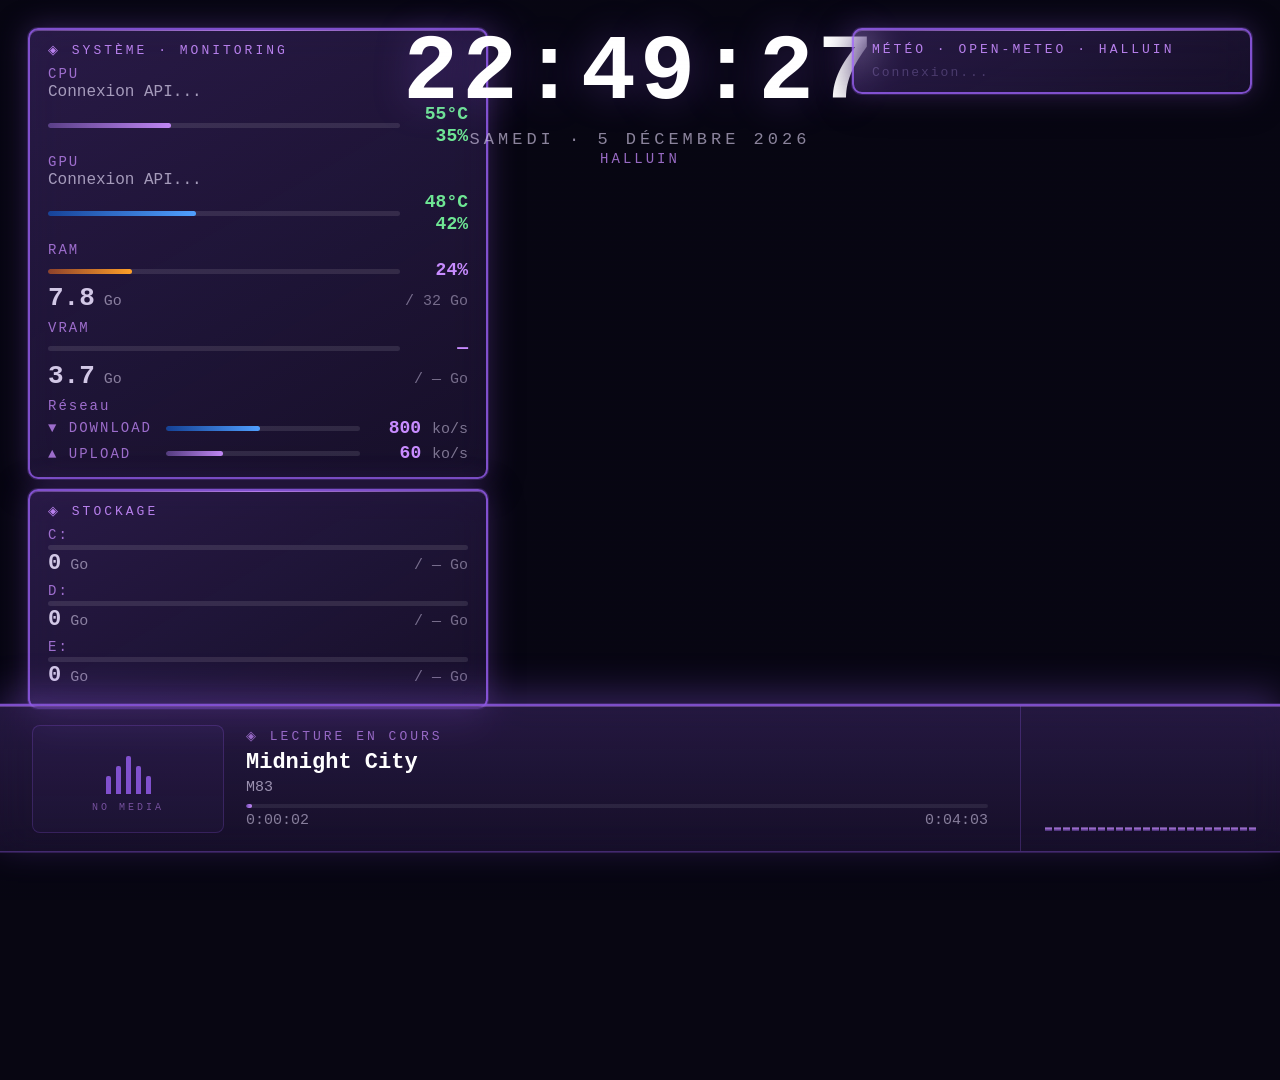
==== SysView.html @ 4961319b "Initial release — SysView V6 - API V3 : SysViewBridge (FastAPI, port 5001) + SysViewHardware (LibreH" ====
﻿<!DOCTYPE html>
<html>
<head>
<meta charset="UTF-8">
<title>SysView</title>
<script>
window.wallpaperPropertyListener = {
  applyUserProperties: function(p) {
    var r = document.documentElement;
    function c(x){return Math.round(parseFloat(x)*255);}
    if (p.accent_color  !== undefined) { var v=p.accent_color.value.trim().split(' ');  r.style.setProperty('--ac', c(v[0])+','+c(v[1])+','+c(v[2])); }
    if (p.accent2_color !== undefined) { var v=p.accent2_color.value.trim().split(' '); r.style.setProperty('--ac2',c(v[0])+','+c(v[1])+','+c(v[2])); }
    if (p.bg_color      !== undefined) { var v=p.bg_color.value.trim().split(' ');      r.style.setProperty('--bg', c(v[0])+','+c(v[1])+','+c(v[2])); }
    if (p.text_color    !== undefined) { var v=p.text_color.value.trim().split(' ');    r.style.setProperty('--tx', c(v[0])+','+c(v[1])+','+c(v[2])); }
    if (p.panel_opacity !== undefined) {
      var pa=p.panel_opacity.value/100;
      r.style.setProperty('--pa',        pa.toFixed(2));
      r.style.setProperty('--pabg-hi',   (pa*0.40).toFixed(3));   /* fond panneau haut  : 0.22 à pa=0.55 */
      r.style.setProperty('--pabg-lo',   (pa*0.18).toFixed(3));   /* fond panneau bas   : 0.10 à pa=0.55 */
      r.style.setProperty('--pa-media',  (pa*0.36).toFixed(3));   /* fond media haut    : 0.20 à pa=0.55 */
      r.style.setProperty('--pa-card',   (pa*0.20).toFixed(3));   /* fond cartes météo  : 0.11 à pa=0.55 */
      r.style.setProperty('--pa-glow',   (pa*0.545).toFixed(3));  /* lueur principale   : 0.30 à pa=0.55 */
      r.style.setProperty('--pa-shadow', (pa*0.364).toFixed(3));  /* ombre subtile      : 0.20 à pa=0.55 */
    }
    if (p.ui_scale       !== undefined) r.style.setProperty('--sz',(p.ui_scale.value/100).toFixed(3));
    if (p.taskbar_offset !== undefined) document.getElementById('media-panel').style.bottom = p.taskbar_offset.value+'px';
    if (p.bg_image !== undefined) {
      var bgVal = p.bg_image.value || '';
      var bgEl  = document.getElementById('bg-image');
      if (bgVal) {
        /* WE encode le chemin Windows → décoder + convertir en file:/// */
        var bgPath = decodeURIComponent(bgVal).replace(/\\/g, '/');
        if (bgPath.match(/^[A-Za-z]:\//)) bgPath = 'file:///' + bgPath;
        if (/\.(mp4|webm|mkv|mov)$/i.test(bgPath)) {
          /* ── Vidéo de fond ── */
          bgEl.style.backgroundImage = 'none';
          var bv = bgEl.querySelector('video') || document.createElement('video');
          bv.src = bgPath;
          bv.autoplay = true; bv.loop = true; bv.muted = true; bv.playsInline = true;
          bv.style.cssText = 'position:absolute;inset:0;width:100%;height:100%;object-fit:cover;pointer-events:none;';
          if (!bgEl.querySelector('video')) bgEl.appendChild(bv);
          bv.load(); bv.play().catch(function(){});
        } else {
          /* ── Image de fond ── */
          var ov = bgEl.querySelector('video');
          if (ov) bgEl.removeChild(ov);
          bgEl.style.backgroundImage = "url('" + bgPath + "')";
        }
      } else {
        var ov = bgEl.querySelector('video');
        if (ov) bgEl.removeChild(ov);
        bgEl.style.backgroundImage = 'none';
      }
    }
    if (p.city_name)    { CFG.city=p.city_name.value;    renderLoc(); _sendCityConfig(); }
    if (p.show_cpu    !== undefined) document.getElementById('blk-cpu').style.display    = p.show_cpu.value    ?'':'none';
    if (p.show_gpu    !== undefined) document.getElementById('blk-gpu').style.display    = p.show_gpu.value    ?'':'none';
    if (p.show_vram   !== undefined) document.getElementById('blk-vram').style.display   = p.show_vram.value   ?'':'none';
    if (p.show_ram    !== undefined) document.getElementById('blk-ram').style.display    = p.show_ram.value    ?'':'none';
    if (p.show_net    !== undefined) document.getElementById('blk-net').style.display    = p.show_net.value    ?'':'none';
    if (p.show_disks  !== undefined) document.getElementById('blk-disks').style.display  = p.show_disks.value  ?'':'none';
    if (p.show_disk_c !== undefined) document.getElementById('disk-c-blk').style.display = p.show_disk_c.value ?'':'none';
    if (p.show_disk_d !== undefined) document.getElementById('disk-d-blk').style.display = p.show_disk_d.value ?'':'none';
    if (p.show_disk_e !== undefined) document.getElementById('disk-e-blk').style.display = p.show_disk_e.value ?'':'none';
    if (p.show_disk_f !== undefined) document.getElementById('disk-f-blk').style.display = p.show_disk_f.value ?'':'none';
    if (p.show_disk_g !== undefined) document.getElementById('disk-g-blk').style.display = p.show_disk_g.value ?'':'none';
    if (p.show_disk_h !== undefined) document.getElementById('disk-h-blk').style.display = p.show_disk_h.value ?'':'none';
    if (p.show_media     !== undefined) document.getElementById('media-panel').style.display   = p.show_media.value    ?'':'none';
    if (p.show_monitoring!== undefined) document.getElementById('blk-monitoring').style.display= p.show_monitoring.value?'':'none';
    if (p.show_meteo     !== undefined) document.getElementById('blk-meteo').style.display     = p.show_meteo.value    ?'':'none';
    if (p.show_weather_source !== undefined){
      CFG.showWeatherSource = !!p.show_weather_source.value;
      document.getElementById('blk-meteo').classList.toggle('hide-source', !CFG.showWeatherSource);
    }
    if (p.language       !== undefined) setLang(p.language.value);
    if (p.weather_manual !== undefined){ sendWeatherConfig(); }
    if (p.show_city      !== undefined){ CFG.showCity = !!p.show_city.value; renderLoc(); }
    if (p.temp_unit      !== undefined){ CFG.tempUnit    = p.temp_unit.value;    fetchWeather(); }
    if (p.temp_decimal   !== undefined){ CFG.tempDecimal = !!p.temp_decimal.value; fetchWeather(); }
    if (p.time_format    !== undefined){ CFG.timeFormat = p.time_format.value; }
    if (p.network_iface  !== undefined){ CFG.netIface   = p.network_iface.value; sendWeatherConfig(); }
    if (p.cpu_temp_hot   !== undefined) CFG.cpuHot  = parseInt(p.cpu_temp_hot.value)  || CFG.cpuHot;   /* garde NaN */
    if (p.cpu_temp_crit  !== undefined) CFG.cpuCrit = parseInt(p.cpu_temp_crit.value) || CFG.cpuCrit;
    if (p.gpu_temp_hot   !== undefined) CFG.gpuHot  = parseInt(p.gpu_temp_hot.value)  || CFG.gpuHot;
    if (p.gpu_temp_crit  !== undefined) CFG.gpuCrit = parseInt(p.gpu_temp_crit.value) || CFG.gpuCrit;
    if (p.weather_interval !== undefined){ CFG.weatherInterval = Math.max(1, Math.min(15, parseInt(p.weather_interval.value)||10)); sendWeatherConfig(); }
    if (p.show_disk_free   !== undefined) CFG.showDiskFree = !!p.show_disk_free.value;
  }
};
</script>
<style>
/* ── VARIABLES ── */
:root{
  --ac:  160,100,255;   /* violet accent          — configurable WE */
  --ac2: 200,140,255;   /* violet clair secondaire — configurable WE */
  --bg:  8,6,18;        /* fond très sombre        — configurable WE */
  --tx:  210,200,230;   /* texte                   — configurable WE */
  --pa:  0.55;          /* opacité globale          — configurable WE */
  /* Dérivées de --pa, recalculées par JS à chaque changement de panel_opacity */
  --pabg-hi:  0.220;   /* fond panneau haut  (pa×0.40) */
  --pabg-lo:  0.099;   /* fond panneau bas   (pa×0.18) */
  --pa-media: 0.198;   /* fond media haut    (pa×0.36) */
  --pa-card:  0.110;   /* fond cartes météo  (pa×0.20) */
  --pa-glow:  0.300;   /* lueur ombre        (pa×0.545) */
  --pa-shadow:0.200;   /* ombre subtile      (pa×0.364) */
  --sz: 1;
}
*{margin:0;padding:0;box-sizing:border-box;}
html,body{width:1920px;height:1080px;overflow:hidden;background:rgb(var(--bg));color:rgb(var(--tx));font-family:'Courier New',monospace;}

/* ── FOND & EFFETS ── */
#bg-image{position:fixed;inset:0;background-size:cover;background-position:center;background-image:none;pointer-events:none;z-index:0;}
#bg-image::after{content:'';position:absolute;inset:0;background:rgba(var(--bg),0.35);}
#scanline{position:fixed;inset:0;background:repeating-linear-gradient(0deg,transparent,transparent 3px,rgba(var(--ac),.008) 3px,rgba(var(--ac),.008) 4px);pointer-events:none;z-index:200;}

/* ── PANELS ── */
.panel{
  position:relative;
  border:2px solid rgba(var(--ac),0.75);
  border-radius:calc(10px*var(--sz));
  padding:calc(12px*var(--sz)) calc(18px*var(--sz));
  background:linear-gradient(150deg,rgba(var(--ac),var(--pabg-hi)) 0%,rgba(var(--ac),var(--pabg-lo)) 100%);
  backdrop-filter:blur(18px);
  z-index:1;
  box-shadow:0 0 0 1px rgba(var(--ac),var(--pa-shadow)), 0 0 28px rgba(var(--ac),var(--pa-glow)), 0 6px 32px rgba(0,0,0,0.60), inset 0 1px 0 rgba(var(--ac2),0.40);
}
.panel::before{
  content:'';position:absolute;top:0;left:16px;right:16px;height:1px;
  background:linear-gradient(90deg,transparent,rgba(var(--ac2),.80),transparent);
  border-radius:0 0 2px 2px;
}
.ptitle{
  font-size:calc(13px*var(--sz));letter-spacing:calc(3px*var(--sz));
  color:rgba(var(--ac2),0.9);text-transform:uppercase;
  margin-bottom:calc(8px*var(--sz));
  display:flex;align-items:center;gap:6px;
}


/* ── MONITORING ── */
.mname{font-size:calc(14px*var(--sz));color:rgba(var(--ac2),.75);letter-spacing:calc(2px*var(--sz));margin-bottom:calc(1px*var(--sz));}
.mdev{font-size:calc(16px*var(--sz));color:rgba(var(--tx),.75);margin-bottom:calc(3px*var(--sz));white-space:nowrap;overflow:hidden;text-overflow:ellipsis;}
.brow{display:flex;align-items:center;gap:calc(8px*var(--sz));margin-top:calc(2px*var(--sz));margin-bottom:calc(1px*var(--sz));}
.btrack{flex:1;height:calc(5px*var(--sz));background:rgba(255,255,255,.10);border-radius:99px;overflow:hidden;}
.bfill{height:100%;border-radius:99px;transition:width 0.75s ease;}
.bfill.g{background:linear-gradient(90deg,rgba(160,100,255,.30),rgba(200,140,255,.95));}
.bfill.b{background:linear-gradient(90deg,rgba(0,80,200,.6),rgba(80,160,255,1));}
.bfill.p{background:linear-gradient(90deg,rgba(160,100,255,.30),rgba(200,140,255,.95));}
.bfill.a{background:linear-gradient(90deg,rgba(200,80,20,.6),rgba(255,160,40,1));}
.stat-col{display:flex;flex-direction:column;align-items:flex-end;min-width:calc(60px*var(--sz));}
.stat-temp{font-size:calc(18px*var(--sz));font-weight:bold;line-height:1.2;color:rgba(var(--tx),.85);transition:color .5s;}
.stat-pct {font-size:calc(18px*var(--sz));font-weight:bold;line-height:1.2;color:rgb(var(--ac2));transition:color .5s;}
.c-ok  {color:rgba(120,255,160,0.9) !important;}
.c-warm{color:rgba(255,200,60,0.9)  !important;}
.c-hot {color:rgba(255,120,40,0.9)  !important;}
.c-crit{color:rgba(255,60,60,0.9)   !important;}
.memrow{display:flex;justify-content:space-between;align-items:baseline;margin-top:calc(1px*var(--sz));}
.memval{font-size:calc(26px*var(--sz));font-weight:bold;color:rgba(var(--tx),1);}
.dval{font-size:calc(22px*var(--sz)) !important;}
.memunit{font-size:calc(15px*var(--sz));color:rgba(var(--tx),.6);}
.memtot {font-size:calc(15px*var(--sz));color:rgba(var(--tx),.5);}
.disk-free{font-size:calc(15px*var(--sz));color:rgba(var(--tx),.5);}
.mblk{margin-bottom:calc(7px*var(--sz));}
.mblk:last-child{margin-bottom:0;}

/* ── RÉSEAU ── */
.netrow{display:grid;grid-template-columns:calc(110px*var(--sz)) 1fr calc(100px*var(--sz));align-items:center;gap:calc(8px*var(--sz));margin-top:calc(4px*var(--sz));}
.netlabel{font-size:calc(14px*var(--sz));color:rgba(var(--ac2),.75);letter-spacing:calc(2px*var(--sz));white-space:nowrap;}
.netval{font-size:calc(18px*var(--sz));font-weight:bold;color:rgb(var(--ac2));line-height:1.2;text-align:right;white-space:nowrap;}
.netunit{font-size:calc(15px*var(--sz));color:rgba(var(--tx),.55);font-weight:normal;}

/* ── LAYOUT ── */
.left-panel{position:absolute;top:28px;left:28px;width:calc(460px*var(--sz));z-index:1;display:flex;flex-direction:column;gap:calc(10px*var(--sz));}
.dtblock{position:absolute;top:28px;left:50%;transform:translateX(-50%);text-align:center;white-space:nowrap;z-index:1;}
.clockd{font-size:calc(92px*var(--sz));font-weight:bold;color:#fff;letter-spacing:calc(4px*var(--sz));line-height:1;text-shadow:0 0 40px rgba(var(--ac),0.3);}
.dated{font-size:calc(17px*var(--sz));color:rgba(var(--tx),.65);letter-spacing:calc(4px*var(--sz));margin-top:calc(10px*var(--sz));}
.locd{font-size:calc(14px*var(--sz));color:rgba(var(--ac2),.75);letter-spacing:calc(3px*var(--sz));margin-top:calc(2px*var(--sz));}
.right-panel{position:absolute;top:28px;right:28px;width:calc(400px*var(--sz));z-index:1;}

/* ── MÉTÉO ── */
.wmain{display:flex;align-items:center;gap:calc(16px*var(--sz));}
.wicon{flex-shrink:0;width:calc(96px*var(--sz));height:calc(96px*var(--sz));aspect-ratio:1;border:1px solid rgba(var(--ac),.65);border-radius:calc(10px*var(--sz));background:rgba(var(--ac),var(--pa-card));box-shadow:0 0 10px rgba(var(--ac),0.15),inset 0 1px 0 rgba(var(--ac2),.25);display:flex;align-items:center;justify-content:center;overflow:hidden;}
.wicon>svg,.wicon>img{width:78%;height:78%;display:block;flex-shrink:0;}
.wtemp{font-size:calc(54px*var(--sz));font-weight:bold;color:#fff;line-height:1;}
.wtemp-unit{font-size:calc(22px*var(--sz));color:rgba(var(--tx),.6);}
.wcond{font-size:calc(14px*var(--sz));color:rgba(var(--ac2),.95);letter-spacing:calc(2px*var(--sz));margin-top:calc(2px*var(--sz));text-transform:uppercase;}
.wstats{display:grid;grid-template-columns:1fr 1fr;gap:calc(8px*var(--sz));margin-top:calc(12px*var(--sz));}
.wair{display:grid;grid-template-columns:1fr 1fr;gap:calc(8px*var(--sz));margin-top:calc(10px*var(--sz));}
.waircard{background:rgba(var(--ac),var(--pa-card));border:1px solid rgba(var(--ac),.65);border-radius:calc(8px*var(--sz));padding:calc(12px*var(--sz)) calc(14px*var(--sz));text-align:center;box-shadow:0 0 10px rgba(var(--ac),0.15),inset 0 1px 0 rgba(var(--ac2),.25);display:flex;flex-direction:column;align-items:stretch;justify-content:center;}
.waircard-title{font-size:calc(13px*var(--sz));color:rgba(var(--ac2),.85);letter-spacing:calc(2px*var(--sz));margin-bottom:calc(8px*var(--sz));text-transform:uppercase;font-weight:bold;}
.waircard-val{font-size:calc(32px*var(--sz));font-weight:bold;line-height:1;}
.waircard-lbl{font-size:calc(15px*var(--sz));margin-top:calc(6px*var(--sz));font-weight:bold;}
.wsource{
  font-size:calc(10px*var(--sz));
  color:rgba(var(--ac2),.80);
  letter-spacing:calc(2px*var(--sz));
  text-transform:uppercase;
  margin-top:calc(8px*var(--sz));
  text-align:center;
  background:rgba(var(--ac),.10);
  border:1px solid rgba(var(--ac2),.30);
  border-radius:99px;
  padding:calc(3px*var(--sz)) calc(12px*var(--sz));
  width:fit-content;
  margin-left:auto;
  margin-right:auto;
}
.pp-none {color:rgba(var(--tx),.3);}
.pp-low   {color:rgba(100,220,120,.95);}
.pp-mod   {color:rgba(255,200,60,.95);}
.pp-high  {color:rgba(255,120,40,.95);}
.pp-vhigh {color:rgba(255,60,60,.95);}
.wstat{background:rgba(var(--ac),var(--pa-card));border:1px solid rgba(var(--ac),.65);border-radius:calc(8px*var(--sz));padding:calc(12px*var(--sz)) calc(14px*var(--sz));text-align:center;box-shadow:0 0 10px rgba(var(--ac),0.15),inset 0 1px 0 rgba(var(--ac2),.25);}
.wslabel{font-size:calc(13px*var(--sz));color:rgba(var(--ac2),.9);letter-spacing:calc(2px*var(--sz));margin-bottom:calc(5px*var(--sz));font-weight:bold;}
.wsval{font-size:calc(26px*var(--sz));font-weight:bold;color:#fff;}
.wsunit{font-size:calc(20px*var(--sz));color:rgba(var(--tx),.7);font-weight:bold;}

/* ── MEDIA ── */
#media-panel{
  position:fixed;bottom:48px;left:0;right:0;
  height:calc(148px*var(--sz));
  border-top:2px solid rgba(var(--ac),0.75);
  border-bottom:1px solid rgba(var(--ac),0.25);
  background:linear-gradient(180deg,rgba(var(--ac),var(--pa-media)) 0%,rgba(var(--ac),var(--pabg-lo)) 100%);
  backdrop-filter:blur(18px);
  display:flex;flex-direction:row;align-items:stretch;
  padding:0;gap:0;
  z-index:10;
  overflow:hidden;
  box-shadow:0 -10px 36px rgba(var(--ac),var(--pa-glow)), 0 0 0 1px rgba(var(--ac),var(--pa-shadow)), inset 0 1px 0 rgba(var(--ac2),0.35);
}
.media-main{display:flex;align-items:center;gap:calc(22px*var(--sz));padding:calc(6px*var(--sz)) calc(32px*var(--sz));flex:1;min-height:0;overflow:hidden;}
.mart{
  width:calc(192px*var(--sz));height:calc(108px*var(--sz));
  border:1px solid rgba(var(--ac),.2);border-radius:calc(8px*var(--sz));
  background:rgba(var(--ac),.04);flex-shrink:0;
  overflow:hidden;position:relative;
  display:flex;align-items:center;justify-content:center;
}
#media-art-img{position:absolute;inset:0;width:100%;height:100%;object-fit:cover;opacity:0;transition:opacity .15s;}
#media-icon-ph{display:flex;align-items:center;justify-content:center;width:100%;height:100%;position:absolute;inset:0;}
.nomedia{width:100%;height:100%;display:flex;flex-direction:column;align-items:center;justify-content:center;gap:8px;position:relative;overflow:hidden;}
.nm-bars{display:flex;align-items:flex-end;justify-content:center;gap:5px;height:50px;}
.nm-bar{width:5px;border-radius:2px 2px 0 0;background:rgba(var(--ac),.75);transform-origin:bottom center;}
.nm-b1{height:18px;animation:nm1 1.1s ease-in-out infinite;}
.nm-b2{height:28px;animation:nm1 1.4s ease-in-out infinite .2s;}
.nm-b3{height:38px;animation:nm1 1.0s ease-in-out infinite .05s;}
.nm-b4{height:28px;animation:nm1 1.3s ease-in-out infinite .15s;}
.nm-b5{height:18px;animation:nm1 1.2s ease-in-out infinite .3s;}
.nm-note{font-size:10px;color:rgba(var(--ac2),.5);letter-spacing:3px;white-space:nowrap;}
@keyframes nm1{0%,100%{transform:scaleY(.25);}50%{transform:scaleY(1);}}
.minfo{flex:1;min-width:0;display:flex;flex-direction:column;justify-content:center;}
.mlabel{font-size:calc(13px*var(--sz));letter-spacing:calc(3px*var(--sz));color:rgba(var(--ac2),.7);margin-bottom:calc(5px*var(--sz));}
.mtitle{
  font-weight:bold;color:#fff;line-height:1.25;
  display:-webkit-box;-webkit-box-orient:vertical;-webkit-line-clamp:2;
  overflow:hidden;font-size:calc(22px*var(--sz));
  max-height:calc(54px*var(--sz));word-break:break-word;
}
.martist{font-size:calc(15px*var(--sz));color:rgba(var(--tx),.7);margin-top:calc(3px*var(--sz));}

.mprog{margin-top:calc(8px*var(--sz));}
.progbar{width:100%;height:calc(4px*var(--sz));background:rgba(255,255,255,.08);border-radius:99px;overflow:hidden;}
.progfill{height:100%;background:linear-gradient(90deg,rgba(var(--ac),.6),rgb(var(--ac2)));border-radius:99px;}
.progtime{display:flex;justify-content:space-between;margin-top:calc(4px*var(--sz));font-size:calc(15px*var(--sz));color:rgba(var(--tx),.60);}

/* ── VISUALISEUR AUDIO ── */
.media-viz{
  width:calc(260px*var(--sz));
  flex-shrink:0;
  display:flex;
  align-items:flex-end;
  justify-content:center;
  gap:calc(2px*var(--sz));
  padding:calc(20px*var(--sz)) calc(24px*var(--sz));
  border-left:1px solid rgba(var(--ac),0.25);
  overflow:hidden;
}
.viz-bar{
  flex:1;
  border-radius:calc(2px*var(--sz)) calc(2px*var(--sz)) 0 0;
  background:linear-gradient(180deg,rgba(200,140,255,0.95) 0%,rgba(160,100,255,0.30) 100%);
  transform-origin:bottom center;
  height:calc(90px*var(--sz));
  transform:scaleY(0.04);
  transition:transform 0.06s ease;
}
#blk-meteo.hide-source .wsource{display:none;}
</style>
</head>
<body>
<div id="bg-image"></div>
<div id="scanline"></div>

<!-- LEFT -->
<div class="left-panel">
  <div class="panel" id="blk-monitoring">
    <div class="ptitle">Système · Monitoring</div>
    <div class="mblk" id="blk-cpu">
      <div class="mname" id="lbl-cpu">CPU</div>
      <div class="mdev" id="cpu-name">Connexion API...</div>
      <div class="brow">
        <div class="btrack"><div class="bfill g" id="cpu-bar" style="width:0%"></div></div>
        <div class="stat-col">
          <span class="stat-temp" id="cpu-temp">—°C</span>
          <span class="stat-pct"  id="cpu-pct">0%</span>
        </div>
      </div>
    </div>
    <div class="mblk" id="blk-gpu">
      <div class="mname" id="lbl-gpu">GPU</div>
      <div class="mdev" id="gpu-name">Connexion API...</div>
      <div class="brow">
        <div class="btrack"><div class="bfill b" id="gpu-bar" style="width:0%"></div></div>
        <div class="stat-col">
          <span class="stat-temp" id="gpu-temp">—°C</span>
          <span class="stat-pct"  id="gpu-pct">0%</span>
        </div>
      </div>
    </div>
    <div class="mblk" id="blk-ram">
      <div class="mname" id="lbl-ram">RAM</div>
      <div class="brow">
        <div class="btrack"><div class="bfill a" id="ram-bar" style="width:0%"></div></div>
        <div class="stat-col"><span class="stat-pct" id="ram-pct">0%</span></div>
      </div>
      <div class="memrow">
        <div><span class="memval" id="ram-used">0</span><span class="memunit"> Go</span></div>
        <div class="memtot" id="ram-total">/ — Go</div>
      </div>
    </div>
    <div class="mblk" id="blk-vram">
      <div class="mname" id="lbl-vram">VRAM</div>
      <div class="brow">
        <div class="btrack"><div class="bfill p" id="vram-bar" style="width:0%"></div></div>
        <div class="stat-col"><span class="stat-pct" id="vram-pct">0%</span></div>
      </div>
      <div class="memrow">
        <div><span class="memval" id="vram-used">0</span><span class="memunit"> Go</span></div>
        <div class="memtot" id="vram-total">/ — Go</div>
      </div>
    </div>
    <div class="mblk" id="blk-net">
      <div class="mname" id="lbl-net">Réseau</div>
      <div class="netrow">
        <div class="netlabel" id="lbl-dl">▼ DOWNLOAD</div>
        <div class="btrack"><div class="bfill b" id="net-dl-bar" style="width:0%;transition:width 0.4s ease;"></div></div>
        <div class="netval" id="net-dl">0 <span class="netunit">ko/s</span></div>
      </div>
      <div class="netrow">
        <div class="netlabel" id="lbl-ul">▲ UPLOAD</div>
        <div class="btrack"><div class="bfill g" id="net-ul-bar" style="width:0%;transition:width 0.4s ease;"></div></div>
        <div class="netval" id="net-ul">0 <span class="netunit">ko/s</span></div>
      </div>
    </div>
  </div>
  <div class="panel" id="blk-disks">
    <div class="ptitle">Stockage</div>
    <div class="mblk" id="disk-c-blk">
      <div class="mname" id="lbl-disk-c">C:</div>
      <div class="brow"><div class="btrack"><div class="bfill g" id="disk-c-bar" style="width:0%"></div></div></div>
      <div class="memrow"><div><span class="memval dval" id="disk-c-used">0</span><span class="memunit"> Go</span></div><div class="memtot" id="disk-c-total">/ — Go</div></div>
    </div>
    <div class="mblk" id="disk-d-blk">
      <div class="mname" id="lbl-disk-d">D:</div>
      <div class="brow"><div class="btrack"><div class="bfill b" id="disk-d-bar" style="width:0%"></div></div></div>
      <div class="memrow"><div><span class="memval dval" id="disk-d-used">0</span><span class="memunit"> Go</span></div><div class="memtot" id="disk-d-total">/ — Go</div></div>
    </div>
    <div class="mblk" id="disk-e-blk">
      <div class="mname" id="lbl-disk-e">E:</div>
      <div class="brow"><div class="btrack"><div class="bfill a" id="disk-e-bar" style="width:0%"></div></div></div>
      <div class="memrow"><div><span class="memval dval" id="disk-e-used">0</span><span class="memunit"> Go</span></div><div class="memtot" id="disk-e-total">/ — Go</div></div>
    </div>
    <div class="mblk" id="disk-f-blk" style="display:none">
      <div class="mname" id="lbl-disk-f">F:</div>
      <div class="brow"><div class="btrack"><div class="bfill p" id="disk-f-bar" style="width:0%"></div></div></div>
      <div class="memrow"><div><span class="memval dval" id="disk-f-used">0</span><span class="memunit"> Go</span></div><div class="memtot" id="disk-f-total">/ — Go</div></div>
    </div>
    <div class="mblk" id="disk-g-blk" style="display:none">
      <div class="mname" id="lbl-disk-g">G:</div>
      <div class="brow"><div class="btrack"><div class="bfill g" id="disk-g-bar" style="width:0%"></div></div></div>
      <div class="memrow"><div><span class="memval dval" id="disk-g-used">0</span><span class="memunit"> Go</span></div><div class="memtot" id="disk-g-total">/ — Go</div></div>
    </div>
    <div class="mblk" id="disk-h-blk" style="margin-bottom:0;display:none">
      <div class="mname" id="lbl-disk-h">H:</div>
      <div class="brow"><div class="btrack"><div class="bfill b" id="disk-h-bar" style="width:0%"></div></div></div>
      <div class="memrow"><div><span class="memval dval" id="disk-h-used">0</span><span class="memunit"> Go</span></div><div class="memtot" id="disk-h-total">/ — Go</div></div>
    </div>
  </div>
</div>

<!-- CENTER -->
<div class="dtblock">
  <div class="clockd" id="clock">00:00:00</div>
  <div class="dated"  id="datestr">—</div>
  <div class="locd"   id="location">—</div>
</div>

<!-- RIGHT -->
<div class="right-panel" id="blk-meteo">
  <div class="panel">
    <div class="ptitle" id="weather-ptitle">Météo · Open-Meteo</div>
    <div id="weather-content"><div style="color:rgba(200,170,255,.25);font-size:13px;letter-spacing:2px;">Connexion...</div></div>
  </div>
</div>

<!-- MEDIA -->
<div id="media-panel">
  <div class="media-main">
    <div class="mart">
      <img id="media-art-img" alt="">
      <div id="media-icon-ph">
        <div class="nomedia">
          <div class="nm-bars">
            <div class="nm-bar nm-b1"></div>
            <div class="nm-bar nm-b2"></div>
            <div class="nm-bar nm-b3"></div>
            <div class="nm-bar nm-b4"></div>
            <div class="nm-bar nm-b5"></div>
          </div>
          <div class="nm-note" id="lbl-no-media">NO MEDIA</div>
        </div>
      </div>
    </div>
    <div class="minfo">
      <div class="mlabel">◈ LECTURE EN COURS</div>
      <div class="mtitle"  id="media-title"></div>
      <div class="martist" id="media-artist">—</div>
      <div class="mprog">
        <div class="progbar"><div class="progfill" id="prog-fill" style="width:0%"></div></div>
        <div class="progtime"><span id="time-el">0:00:00</span><span id="time-tot">0:00:00</span></div>
      </div>
    </div>
  </div>
  <div class="media-viz" id="media-viz"></div>
</div>

<script>
/* ── CONFIG ── */
var CFG = {city:'HALLUIN',vramTotal:0,ramTotal:32688,lang:'fr',tempUnit:'c',timeFormat:'24h',netIface:'auto',cpuHot:80,cpuCrit:91,gpuHot:80,gpuCrit:95,weatherInterval:10,showCity:true,showWeatherSource:true,showDiskFree:true,tempDecimal:true};

/* ── TRADUCTIONS ── */
var LANG = {
  fr: {
    monitoring:  'Système · Monitoring',
    storage:     'Stockage',
    weather:     'Météo · Open-Meteo',
    media_label: '◈ LECTURE EN COURS',
    no_media:    'NO MEDIA',
    pollen:      'Pollen',
    download:    '▼ DOWNLOAD',
    upload:      '▲ UPLOAD',
    precip:      'PROB. PLUIE',
    wind:        'VENT',
    cpu:         'CPU',
    gpu:         'GPU',
    ram:         'RAM',
    vram:        'VRAM',
    network:     'Réseau',
    grass:       'Graminées',
    trees:       'Bouleau',
    weeds:       'Herbacées',
    connecting:  'Connexion API...',
    air_quality: 'QAI Europe',
    unavailable: 'Indisponible',
    gb:  'Go',  tb:  'To',  disk_free: 'libre',
    kbs: 'ko/s', mbs: 'Mo/s', gbs: 'Go/s',
    days:   ['DIMANCHE','LUNDI','MARDI','MERCREDI','JEUDI','VENDREDI','SAMEDI'],
    months: ['JANVIER','FÉVRIER','MARS','AVRIL','MAI','JUIN','JUILLET','AOÛT','SEPTEMBRE','OCTOBRE','NOVEMBRE','DÉCEMBRE'],
  },
  en: {
    monitoring:  'System · Monitoring',
    storage:     'Storage',
    weather:     'Weather · Open-Meteo',
    media_label: '◈ NOW PLAYING',
    no_media:    'NO MEDIA',
    pollen:      'Pollen',
    download:    '▼ DOWNLOAD',
    upload:      '▲ UPLOAD',
    precip:      'RAIN PROB.',
    wind:        'WIND',
    cpu:         'CPU',
    gpu:         'GPU',
    ram:         'RAM',
    vram:        'VRAM',
    network:     'Network',
    grass:       'Grass',
    trees:       'Birch',
    weeds:       'Weeds',
    connecting:  'Connecting...',
    air_quality: 'AQI Europe',
    unavailable: 'Unavailable',
    gb:  'GB',  tb:  'TB',  disk_free: 'free',
    kbs: 'KB/s', mbs: 'MB/s', gbs: 'GB/s',
    days:   ['SUNDAY','MONDAY','TUESDAY','WEDNESDAY','THURSDAY','FRIDAY','SATURDAY'],
    months: ['JANUARY','FEBRUARY','MARCH','APRIL','MAY','JUNE','JULY','AUGUST','SEPTEMBER','OCTOBER','NOVEMBER','DECEMBER'],
  }
};
function T(key){ return (LANG[CFG.lang]||LANG.fr)[key] || key; }
function setLang(val){
  /* WE combo peut envoyer "fr"/"en" ou un index 0/1 */
  if(val==='en' || val===1 || val==='1') CFG.lang='en';
  else CFG.lang='fr';
  applyLang();
}
function applyLang(){
  var el;
  /* Panneaux */
  el=document.querySelector('#blk-monitoring .ptitle');
  if(el) el.textContent='◈ '+T('monitoring');
  el=document.querySelector('#blk-disks .ptitle');
  if(el) el.textContent='◈ '+T('storage');
  /* Mettre à jour le titre météo avec la bonne langue */
  renderLoc();
  /* Labels monitoring */
  el=document.getElementById('lbl-cpu');    if(el) el.textContent=T('cpu');
  el=document.getElementById('lbl-gpu');    if(el) el.textContent=T('gpu');
  el=document.getElementById('lbl-ram');    if(el) el.textContent=T('ram');
  el=document.getElementById('lbl-vram');   if(el) el.textContent=T('vram');
  el=document.getElementById('lbl-net');    if(el) el.textContent=T('network');
  el=document.getElementById('lbl-dl');     if(el) el.textContent=T('download');
  el=document.getElementById('lbl-ul');     if(el) el.textContent=T('upload');
  /* Disques */
  var disks=['c','d','e','f','g','h'];
  for(var i=0;i<disks.length;i++){
    el=document.getElementById('lbl-disk-'+disks[i]);
    if(el) el.textContent=disks[i].toUpperCase()+':';
  }
  /* Média */
  el=document.querySelector('.mlabel'); if(el) el.textContent=T('media_label');
  el=document.getElementById('lbl-no-media'); if(el) el.textContent=T('no_media');
  /* Unités RAM/VRAM (Go↔GB) — mises à jour statiques en attendant le prochain tick */
  var gbU=' '+T('gb');
  document.querySelectorAll('.memunit').forEach(function(e){
    var t=e.textContent.trim();
    if(t==='Go'||t==='GB'||t==='To'||t==='TB') e.textContent=gbU;
  });
  /* Météo: reconstruire le HTML avec la nouvelle langue et la bonne unité de temp */
  clearTimeout(_weatherTimer); fetchWeather();
}
var MEDIA = {playing:false,elapsed:0,total:0};
var HW = {cpu:0,gpu:0,cpuTemp:null,gpuTemp:null,vramUsed:0,ramUsed:0,dlKb:0,ulKb:0};
var S  = {cpu:-1,gpu:-1,ct:-1,gt:-1,vram:-1,ram:-1,dl:-1,ul:-1};
function ema(p,n,u,d){if(p<0)return n;return p+((n>p?u:d)*(n-p));}
var lastHWPoll = 0;

/* ── HARDWARE ── */
window.setHardware = function(d) {
  lastHWPoll = Date.now();
  if(d.CPU_LOAD  !==undefined) HW.cpu      = d.CPU_LOAD;
  if(d.GPU_LOAD  !==undefined) HW.gpu      = d.GPU_LOAD;
  if(d.CPU_TEMP  !==undefined) HW.cpuTemp  = d.CPU_TEMP;
  if(d.GPU_TEMP  !==undefined) HW.gpuTemp  = d.GPU_TEMP;
  if(d.VRAM_USED !==undefined) HW.vramUsed = d.VRAM_USED;
  if(d.VRAM_TOTAL!==undefined) CFG.vramTotal = d.VRAM_TOTAL;
  if(d.RAM_USED  !==undefined) HW.ramUsed  = d.RAM_USED;
  if(d.RAM_TOTAL !==undefined) CFG.ramTotal  = d.RAM_TOTAL;
  if(d.NET_DL    !==undefined) HW.dlKb     = d.NET_DL;
  if(d.NET_UL    !==undefined) HW.ulKb     = d.NET_UL;
  if(d.CPU_NAME) document.getElementById('cpu-name').textContent = d.CPU_NAME;
  if(d.GPU_NAME) document.getElementById('gpu-name').textContent = d.GPU_NAME;
  renderHW();
};

/* Couleur charge seule (utilisée pour le % affiché) */
function loadCls(p){
  if(p>=95) return 'c-crit';
  if(p>=85) return 'c-hot';
  if(p>=70) return 'c-warm';
  return 'c-ok';
}
/* Couleur thermique seule (utilisée pour la température affichée).
   Si pas de capteur temp, repli sur la charge. */
function tempCls(v,p,hot,crit){
  if(v===null) return loadCls(p);
  if(v>=crit)      return 'c-crit';
  if(v>=hot)       return 'c-hot';
  if(v>=hot-15)    return 'c-warm';
  return 'c-ok';
}

var _diskCache = {}; /* cache par lettre : évite de réécrire le DOM si la valeur n'a pas changé */
var _netCache  = {dl:null, ul:null}; /* cache réseau : évite innerHTML inutile si la valeur n'a pas changé */
function updateDisk(letter, info){
  /* info = {used_gb, total_gb, free_gb, used_unit, total_unit, free_unit, percent, display} */
  if(!info||!info.total_gb)return;
  var usedTiB  = info.used_unit  === 'To';
  var totalTiB = info.total_unit === 'To';
  var freeTiB  = info.free_unit  === 'To';
  var used  = info.used_gb, total = info.total_gb, free = info.free_gb;
  var pct   = (info.percent||0).toFixed(1);
  var bar   = document.getElementById('disk-'+letter+'-bar');
  var uEl   = document.getElementById('disk-'+letter+'-used');
  var tEl   = document.getElementById('disk-'+letter+'-total');
  var unitEl = uEl ? uEl.nextElementSibling : null;
  if(bar) bar.style.width=pct+'%';
  if(uEl) uEl.textContent = usedTiB ? used.toFixed(2) : used.toFixed(1);
  if(unitEl && unitEl.className==='memunit') unitEl.textContent = usedTiB ? ' '+T('tb') : ' '+T('gb');
  if(tEl){
    var totalStr = totalTiB ? '/ '+total.toFixed(2)+' '+T('tb') : '/ '+total.toFixed(0)+' '+T('gb');
    var newContent;
    if(CFG.showDiskFree && free !== undefined && free !== null){
      var freeStr = freeTiB ? free.toFixed(2)+' '+T('tb') : free.toFixed(1)+' '+T('gb');
      newContent = totalStr + ' <span class="disk-free">· '+freeStr+' '+T('disk_free')+'</span>';
      /* Ne réécrire le DOM que si la valeur a changé (les données disque changent toutes les 10s
         mais updateDisk est appelé toutes les 750ms via pollHWAPI) */
      if(_diskCache[letter] !== newContent){ _diskCache[letter]=newContent; tEl.innerHTML=newContent; }
    } else {
      if(_diskCache[letter] !== totalStr){ _diskCache[letter]=totalStr; tEl.textContent=totalStr; }
    }
  }
  var blk = document.getElementById('disk-'+letter+'-blk');
  if(blk) blk.style.display = '';
}

function netPct(kb){return kb<0.5?0:Math.max(0,Math.min(100,Math.log10(Math.max(1,kb))/6*100));}
function renderHW(){
  var vt=CFG.vramTotal||0, rt=CFG.ramTotal||32688;
  /* EMA 0.60 symétrique → t₉₀ ≈ 1.9s ↑ et ↓ pour tous (poll 750ms).
     Réseau à 0.97 → quasi-instantané (0.5s). */
  S.cpu =ema(S.cpu, HW.cpu,      0.60,0.60);
  S.gpu =ema(S.gpu, HW.gpu,      0.60,0.60);
  S.ct  =ema(S.ct,  HW.cpuTemp!==null?HW.cpuTemp:(S.ct<0?0:S.ct), 0.60,0.60);
  S.gt  =ema(S.gt,  HW.gpuTemp!==null?HW.gpuTemp:(S.gt<0?0:S.gt), 0.60,0.60);
  S.ram =ema(S.ram, HW.ramUsed,  0.60,0.60);
  S.vram=ema(S.vram,HW.vramUsed, 0.60,0.60);
  S.dl  =ema(S.dl,  HW.dlKb,    0.97,0.97);
  S.ul  =ema(S.ul,  HW.ulKb,    0.97,0.97);
  var cp=clamp(S.cpu), gp=clamp(S.gpu);
  var rp=clamp(S.ram/rt*100), vp=vt>0?clamp(S.vram/vt*100):0;
  document.getElementById('cpu-bar').style.width=cp+'%';
  document.getElementById('gpu-bar').style.width=gp+'%';
  document.getElementById('ram-bar').style.width=rp+'%';
  document.getElementById('vram-bar').style.width=vp+'%';
  var ct=S.ct>0?S.ct:null, gt=S.gt>0?S.gt:null;
  var tu=fmtTempUnit();
  set('cpu-temp',ct?fmtTemp(ct,true)+tu:'—'+tu,'stat-temp '+tempCls(ct,cp,CFG.cpuHot,CFG.cpuCrit));
  set('cpu-pct', cp+'%',                       'stat-pct ' +loadCls(cp));
  set('gpu-temp',gt?fmtTemp(gt,true)+tu:'—'+tu,'stat-temp '+tempCls(gt,gp,CFG.gpuHot,CFG.gpuCrit));
  set('gpu-pct', gp+'%',                  'stat-pct ' +loadCls(gp));
  document.getElementById('ram-pct').textContent  = rp+'%';
  document.getElementById('ram-used').textContent = (Math.max(0,S.ram)/1024).toFixed(1);
  document.getElementById('ram-total').textContent= '/ '+(rt/1024).toFixed(0)+' '+T('gb');
  document.getElementById('vram-pct').textContent  = vt>0?vp+'%':'—';
  document.getElementById('vram-used').textContent = (Math.max(0,S.vram)/1024).toFixed(1);
  document.getElementById('vram-total').textContent= vt>0?'/ '+(vt/1024).toFixed(0)+' '+T('gb'):'/ — '+T('gb');
  var _dlStr=fmtNet(Math.max(0,S.dl)), _ulStr=fmtNet(Math.max(0,S.ul));
  if(_netCache.dl!==_dlStr){_netCache.dl=_dlStr; document.getElementById('net-dl').innerHTML=_dlStr;}
  if(_netCache.ul!==_ulStr){_netCache.ul=_ulStr; document.getElementById('net-ul').innerHTML=_ulStr;}
  document.getElementById('net-dl-bar').style.width=netPct(S.dl).toFixed(1)+'%';
  document.getElementById('net-ul-bar').style.width=netPct(S.ul).toFixed(1)+'%';
}
function clamp(v){return Math.min(100,Math.max(0,Math.round(v)));}
function set(id,txt,cls){var e=document.getElementById(id);if(!e)return;e.textContent=txt;if(cls)e.className=cls;}
function fmtTemp(c,forceInt){
  if(CFG.tempUnit==='f'){
    var f=c*9/5+32;
    return (!forceInt && CFG.tempDecimal) ? f.toFixed(1) : ''+Math.round(f);
  }
  return (!forceInt && CFG.tempDecimal) ? (+c).toFixed(1) : ''+Math.round(c);
}
function fmtTempUnit(){return CFG.tempUnit==='f' ? '°F' : '°C';}
function fmtNet(kb){
  if(kb>=1048576) return (kb/1048576).toFixed(1)+' <span class="netunit">'+T('gbs')+'</span>';
  if(kb>=1024)    return (kb/1024).toFixed(1)   +' <span class="netunit">'+T('mbs')+'</span>';
  return Math.round(kb)+' <span class="netunit">'+T('kbs')+'</span>';
}

/* ── SIMULATION (hors bridge) ── */
function lerp(a,b,t){return a+(b-a)*t;}
var sim={cpu:35,gpu:42,ct:55,gt:48,vr:3800,ra:8000,dl:800,ul:60};
var tgt=Object.assign({},sim),tTimer=0;
function simStep(){
  if(Date.now()-lastHWPoll<5000)return;
  if(++tTimer%50===0){
    tgt.cpu=Math.random()*70+5;tgt.gpu=Math.random()*75+5;
    tgt.ct=45+tgt.cpu*.5+Math.random()*10;tgt.gt=40+tgt.gpu*.5+Math.random()*8;
    tgt.vr=Math.random()*(CFG.vramTotal*.8)+512;tgt.ra=Math.random()*(CFG.ramTotal*.7)+2000;
    tgt.dl=Math.random()*30000+100;tgt.ul=Math.random()*2000+20;
  }
  sim.cpu=lerp(sim.cpu,tgt.cpu+(Math.random()-.5)*3,.1);
  sim.gpu=lerp(sim.gpu,tgt.gpu+(Math.random()-.5)*2,.1);
  sim.ct=lerp(sim.ct,tgt.ct,.05);sim.gt=lerp(sim.gt,tgt.gt,.05);
  sim.vr=lerp(sim.vr,tgt.vr,.07);sim.ra=lerp(sim.ra,tgt.ra,.05);
  sim.dl=lerp(sim.dl,tgt.dl,.15);sim.ul=lerp(sim.ul,tgt.ul,.15);
  HW={cpu:sim.cpu,gpu:sim.gpu,cpuTemp:sim.ct,gpuTemp:sim.gt,vramUsed:sim.vr,ramUsed:sim.ra,dlKb:sim.dl,ulKb:sim.ul};
  renderHW();
}
setInterval(simStep,500);

var API = 'http://127.0.0.1:5001/v1';

/* ── API BRIDGE ── */
async function pollHWAPI(){
  var ac=new AbortController(); var tid=setTimeout(function(){ac.abort();},3000);
  try{
    var r=await fetch(API+'/perf',{signal:ac.signal});
    clearTimeout(tid);
    if(!r.ok)return;
    var d=await r.json();
    var disks=d.disks||{};
    ['c','d','e','f','g','h'].forEach(function(l){ if(disks[l]) updateDisk(l,disks[l]); });
    window.setHardware({
      CPU_NAME:   (d.cpu &&d.cpu.name)  ||'CPU',
      CPU_LOAD:   (d.cpu &&d.cpu.usage) ||0,
      CPU_TEMP:   d.cpu  ? d.cpu.temp   : null,
      GPU_NAME:   (d.gpu &&d.gpu.name)  ||'GPU',
      GPU_LOAD:   (d.gpu &&d.gpu.usage) ||0,
      GPU_TEMP:   d.gpu  ? d.gpu.temp   : null,
      VRAM_USED:  (d.vram&&d.vram.used_mb)        ||0,
      VRAM_TOTAL: (d.vram&&d.vram.total_mb)        ||0,
      RAM_USED:   (d.ram &&d.ram.used_mb)          ||0,
      RAM_TOTAL:  (d.ram &&d.ram.total_mb)         ||0,
      NET_DL:     (d.network&&d.network.download_kb)||0,
      NET_UL:     (d.network&&d.network.upload_kb)  ||0
    });
  }catch(e){ clearTimeout(tid); console.warn('[SysView] Bridge inaccessible:', e.message||e); }
}
pollHWAPI(); setInterval(pollHWAPI,750);

/* ── HORLOGE ── */
function updateClock(){
  var n=new Date();
  var h=n.getHours(), m=n.getMinutes(), s=n.getSeconds(), clk;
  if(CFG.timeFormat==='12h'){
    var ap=h>=12?'PM':'AM'; h=h%12||12;
    clk=pad(h)+':'+pad(m)+':'+pad(s)+' '+ap;
  } else {
    clk=pad(h)+':'+pad(m)+':'+pad(s);
  }
  document.getElementById('clock').textContent=clk;
  var days=T('days'), months=T('months');
  document.getElementById('datestr').textContent=days[n.getDay()]+' \u00b7 '+n.getDate()+' '+months[n.getMonth()]+' '+n.getFullYear();
}
function pad(n){return String(n).padStart(2,'0');}
function renderLoc(){
  var loc = document.getElementById('location');
  var pt  = document.getElementById('weather-ptitle');
  if(CFG.showCity){
    if(loc){ loc.textContent = CFG.city; loc.style.display = ''; }
    if(pt)  pt.textContent = T('weather') + ' · ' + CFG.city;
  } else {
    if(loc) loc.style.display = 'none';
    if(pt)  pt.textContent = T('weather');
  }
}
setInterval(updateClock,1000); updateClock(); renderLoc(); applyLang(); sendWeatherConfig();
/* applyLang() appelle déjà fetchWeather() — pas de deuxième appel ici pour éviter la double requête au boot */
/* Force l'initialisation des variables CSS dérivées avec les valeurs par défaut
   au cas où WE ne déclenche pas applyUserProperties au premier chargement */
(function initOpacity(){
  var r=document.documentElement;
  var pa=parseFloat(r.style.getPropertyValue('--pa'))||0.55;
  r.style.setProperty('--pabg-hi',  (pa*0.40).toFixed(3));
  r.style.setProperty('--pabg-lo',  (pa*0.18).toFixed(3));
  r.style.setProperty('--pa-media', (pa*0.36).toFixed(3));
  r.style.setProperty('--pa-card',  (pa*0.20).toFixed(3));
  r.style.setProperty('--pa-glow',  (pa*0.545).toFixed(3));
  r.style.setProperty('--pa-shadow',(pa*0.364).toFixed(3));
})();

/* ── MÉTÉO ── */
var WMO={
  fr:{0:'Ciel dégagé',1:'Ciel dégagé',2:'Partiellement nuageux',3:'Nuageux',
      45:'Brouillard',48:'Brouillard givrant',51:'Bruine légère',53:'Bruine',55:'Bruine forte',
      61:'Pluie légère',63:'Pluie',65:'Pluie forte',71:'Neige légère',73:'Neige',75:'Neige forte',
      80:'Averses légères',81:'Averses',82:'Averses fortes',95:'Orage',96:'Orage+grêle',99:'Orage+grêle'},
  en:{0:'Clear sky',1:'Mainly clear',2:'Partly cloudy',3:'Overcast',
      45:'Fog',48:'Icy fog',51:'Light drizzle',53:'Drizzle',55:'Heavy drizzle',
      61:'Light rain',63:'Rain',65:'Heavy rain',71:'Light snow',73:'Snow',75:'Heavy snow',
      80:'Light showers',81:'Showers',82:'Heavy showers',95:'Thunderstorm',96:'Thunderstorm+hail',99:'Thunderstorm+hail'}
};
function wmoLabel(code){ return (WMO[CFG.lang]||WMO.fr)[code] || (CFG.lang==='en'?'Unknown':'Inconnu'); }
function wSVG(c){c=parseInt(c);
  var s='style="width:100%;height:100%;display:block;"';
  if(c<=1)return'<svg viewBox="0 0 60 60" fill="none" '+s+'><circle cx="30" cy="30" r="13" fill="#FFD700" opacity=".9"/><g stroke="#FFD700" stroke-width="2.5" stroke-linecap="round" opacity=".6"><line x1="30" y1="5" x2="30" y2="11"/><line x1="30" y1="49" x2="30" y2="55"/><line x1="5" y1="30" x2="11" y2="30"/><line x1="49" y1="30" x2="55" y2="30"/><line x1="11" y1="11" x2="15" y2="15"/><line x1="45" y1="45" x2="49" y2="49"/><line x1="11" y1="49" x2="15" y2="45"/><line x1="45" y1="15" x2="49" y2="11"/></g></svg>';
  if(c===2)return'<svg viewBox="0 0 60 60" fill="none" '+s+'><circle cx="21" cy="25" r="10" fill="#FFD700" opacity=".8"/><rect x="8" y="30" width="38" height="14" rx="7" fill="#7090a8" opacity=".85"/><rect x="15" y="22" width="27" height="14" rx="7" fill="#90afc0" opacity=".9"/></svg>';
  if(c===3)return'<svg viewBox="0 0 60 60" fill="none" '+s+'><rect x="7" y="28" width="42" height="16" rx="8" fill="#607888" opacity=".85"/><rect x="14" y="20" width="30" height="16" rx="8" fill="#7898a8" opacity=".9"/><rect x="21" y="12" width="20" height="13" rx="6" fill="#90aabc" opacity=".8"/></svg>';
  if(c>=51&&c<=67)return'<svg viewBox="0 0 60 60" fill="none" '+s+'><rect x="8" y="10" width="42" height="18" rx="9" fill="#607888" opacity=".85"/><g stroke="#7070ff" stroke-width="2.5" stroke-linecap="round"><line x1="18" y1="32" x2="13" y2="48"/><line x1="30" y1="32" x2="25" y2="48"/><line x1="42" y1="32" x2="37" y2="48"/></g></svg>';
  if(c>=71&&c<=77)return'<svg viewBox="0 0 60 60" fill="none" '+s+'><rect x="8" y="10" width="42" height="16" rx="8" fill="#607888" opacity=".8"/><g fill="#c0d8ff" opacity=".85"><circle cx="18" cy="38" r="5"/><circle cx="30" cy="42" r="5"/><circle cx="42" cy="38" r="5"/></g></svg>';
  if(c>=80&&c<=86)return'<svg viewBox="0 0 60 60" fill="none" '+s+'><rect x="7" y="8" width="42" height="18" rx="9" fill="#485860" opacity=".9"/><g stroke="#7070ff" stroke-width="2.5" stroke-linecap="round"><line x1="16" y1="30" x2="11" y2="48"/><line x1="25" y1="30" x2="20" y2="48"/><line x1="34" y1="30" x2="29" y2="48"/><line x1="43" y1="30" x2="38" y2="48"/></g></svg>';
  if(c>=95)return'<svg viewBox="0 0 60 60" fill="none" '+s+'><rect x="7" y="7" width="44" height="18" rx="9" fill="#384050" opacity=".9"/><polyline points="23,27 16,41 27,41 18,56" stroke="#FFD700" stroke-width="3.5" stroke-linecap="round" stroke-linejoin="round" fill="none"/></svg>';
  return'<svg viewBox="0 0 60 60" '+s+'><circle cx="30" cy="30" r="20" fill="none" stroke="#a070ff" stroke-width="2" opacity=".4"/></svg>';
}
function pollenClass(v){
  /* Open-Meteo pollen en grains/m³ (grass+birch+ragweed sommés)
     Échelle européenne réaliste :
       0          → absent
       1–19       → faible
       20–74      → modéré
       75–149     → élevé
       ≥150       → très élevé                                    */
  if(v===null||v===undefined||isNaN(+v)||+v===0) return 'pp-none';
  var i=+v;
  if(i<20)  return 'pp-low';
  if(i<75)  return 'pp-mod';
  if(i<150) return 'pp-high';
  return 'pp-vhigh';
}
function pollenLabel(v, lang){
  if(v===null||v===undefined||isNaN(+v)) return '—';
  var i=+v;
  if(lang==='en'){
    if(i===0)  return 'None';
    if(i<20)   return 'Low';
    if(i<75)   return 'Moderate';
    if(i<150)  return 'High';
    return 'Very High';
  }
  if(i===0)  return 'Nul';
  if(i<20)   return 'Faible';
  if(i<75)   return 'Modéré';
  if(i<150)  return 'Élevé';
  return 'Très élevé';
}
function aqiClass(v){
  if(v===null||v===undefined||isNaN(+v)) return 'pp-none';
  var i=+v;
  if(i<=20)  return 'pp-low';
  if(i<=40)  return 'pp-mod';
  if(i<=60)  return 'pp-high';
  return 'pp-vhigh';
}
function aqiLabel(v, lang){
  if(v===null||v===undefined||isNaN(+v)) return '—';
  var i=+v;
  if(lang==='en'){
    if(i<=20) return 'Good';
    if(i<=40) return 'Fair';
    if(i<=60) return 'Moderate';
    if(i<=80) return 'Poor';
    return 'Very Poor';
  }
  if(i<=20) return 'Bon';
  if(i<=40) return 'Correct';
  if(i<=60) return 'Modéré';
  if(i<=80) return 'Mauvais';
  return 'Très mauvais';
}
var _cfgTimer = null;
function sendWeatherConfig(){
  /* Debounce : regroupe les appels rapides en succession (WE envoie
     toutes les propriétés d'un coup au démarrage) en une seule requête. */
  clearTimeout(_cfgTimer);
  _cfgTimer = setTimeout(function(){
    fetch(API+'/config',{
      method:'POST',
      headers:{'Content-Type':'application/json'},
      body:JSON.stringify({
        weather_interval_min: CFG.weatherInterval||10,
        network_iface:        CFG.netIface||'auto'
      })
    }).catch(function(){});
  }, 300);
}

/* Géocodage ville → bridge → Aether (debounce 500 ms pour absorber les
   saisies rapides et le double-appel boot city+country). */
var _cityTimer = null;
function _sendCityConfig(){
  clearTimeout(_cityTimer);
  _cityTimer = setTimeout(function(){
    var q = (CFG.city||'').trim();
    if (!q) return;
    fetch(API+'/config',{
      method:'POST',
      headers:{'Content-Type':'application/json'},
      body:JSON.stringify({ city: q })
    }).catch(function(){});
  }, 500);
}
var _weatherTimer = null;
async function fetchWeather(){
  clearTimeout(_weatherTimer); _weatherTimer = null;
  var ac=new AbortController(); var tid=setTimeout(function(){ac.abort();},5000);
  try{
    var r=await fetch(API+'/weather',{signal:ac.signal});
    clearTimeout(tid);
    if(!r.ok) throw new Error('HTTP '+r.status);
    var d=await r.json();
    if(d.om_temp === null || d.om_temp === undefined){
      _weatherTimer = setTimeout(fetchWeather, 3000);
      return;
    }
    var code = d.om_weather_code || 0;
    var temp = fmtTemp(d.om_temp);
    var prec = (d.om_precip_prob !== null && d.om_precip_prob !== undefined) ? d.om_precip_prob : '—';
    var wind = (+(d.om_wind||0)).toFixed(1);

    var aqiVal = d.om_aqi;
    var aqiLbl = aqiLabel(aqiVal, CFG.lang);    /* toujours calculé côté JS (multilingue) */
    var polVal = d.om_pollen;
    var polLbl = pollenLabel(polVal, CFG.lang); /* idem */
    var aCls   = aqiClass(aqiVal);
    var pCls   = pollenClass(polVal);
    var aVal   = (aqiVal!==null&&aqiVal!==undefined) ? Math.round(aqiVal) : '—';
    var pVal   = (polVal!==null&&polVal!==undefined&&+polVal>0) ? (+polVal).toFixed(1) : '—';
    /* Unité affichée sous le chiffre — uniquement si valeur disponible */
    var pValSmall = pVal !== '—' ? pVal+' grains/m³' : '—';

    var pollenHtml =
      '<div class="wair">'+
        '<div class="waircard">'+
          '<div class="waircard-title">'+T('pollen')+'</div>'+
          '<div class="waircard-val '+pCls+'">'+
            (pVal!=='—' ? pVal+'<span style="display:block;font-size:0.38em;font-weight:normal;opacity:0.80;letter-spacing:0;margin-top:0.15em;">grains/m³</span>' : '—')+
          '</div>'+
          '<div class="waircard-lbl '+pCls+'">'+polLbl+'</div>'+
        '</div>'+
        '<div class="waircard">'+
          '<div class="waircard-title">'+T('air_quality')+'</div>'+
          '<div class="waircard-val '+aCls+'">'+aVal+'</div>'+
          '<div class="waircard-lbl '+aCls+'">'+aqiLbl+'</div>'+
        '</div>'+
      '</div>'+
      '<div class="wsource">Open-Meteo</div>';

    document.getElementById('weather-content').innerHTML=
      '<div class="wmain"><div class="wicon">'+wSVG(code)+'</div>'+
      '<div style="display:flex;flex-direction:column;justify-content:center;">'+
        '<div class="wtemp">'+temp+'<span class="wtemp-unit"> '+fmtTempUnit()+'</span></div>'+
        '<div class="wcond">'+wmoLabel(code)+'</div>'+
      '</div></div>'+
      '<div class="wstats">'+
        '<div class="wstat"><div class="wslabel">'+T('precip')+'</div><div class="wsval">'+prec+'<span class="wsunit">'+(prec!=='—'?' %':'')+'</span></div></div>'+
        '<div class="wstat"><div class="wslabel">'+T('wind')+'</div><div class="wsval">'+wind+'<span class="wsunit"> km/h</span></div></div>'+
      '</div>'+pollenHtml;
    /* Si pollen/QAI pas encore disponibles (2e requête bridge en retard au boot)
       → retry dans 5s, mais au maximum 5 fois (25s) pour éviter une boucle infinie
         si l'API air-quality est durablement hors-ligne. */
    if(polVal === null || polVal === undefined || aqiVal === null || aqiVal === undefined){
      _weatherAqiRetries++;
      _weatherTimer = setTimeout(fetchWeather, _weatherAqiRetries <= 5 ? 5000 : (CFG.weatherInterval||10)*60*1000);
    } else {
      _weatherAqiRetries = 0;
      _weatherTimer = setTimeout(fetchWeather, (CFG.weatherInterval || 10) * 60 * 1000);
    }
  }catch(e){ clearTimeout(tid);
    _weatherTimer = setTimeout(fetchWeather, 3000);
  }
}
/* ── MEDIA ── */
var BRIDGE_OK=false, lastTitle='', lastThumb='';
var _weatherAqiRetries=0; /* compteur de retries AQI/pollen — évite la boucle 5s infinie si l'API est durablement indisponible */
var demoM=[{title:'Midnight City',artist:'M83',total:243},{title:'Neon Lights',artist:'Kraftwerk',total:382},{title:'Digital Love',artist:'Daft Punk',total:298}];
var demoIdx=0, demoEl=0;

function fmtTime(sec){
  sec=Math.floor(Math.max(0,sec)||0);
  var h=Math.floor(sec/3600),m=Math.floor((sec%3600)/60),s=sec%60;
  return h+':'+pad(m)+':'+pad(s);
}
function setAlbumArt(src){
  if(!src||!src.length)return;
  var img=document.getElementById('media-art-img');
  var ph=document.getElementById('media-icon-ph');
  img.style.opacity=0;
  img.onload=function(){img.style.opacity=1;ph.style.display='none';};
  img.onerror=function(){img.style.opacity=0;ph.style.display='flex';};
  /* Forcer le rechargement si même URL : onload ne se déclenche pas pour une image déjà en cache */
  if(img.src===src){ img.src=''; }
  img.src=src;
}
function renderMediaProgress(snap){
  var bar=document.getElementById('prog-fill');
  if(MEDIA.total<=0){
    /* snap=true (reset media) → forcer la barre à 0 même sans durée connue */
    if(snap){
      bar.style.transition='none';
      bar.style.width='0%';
      document.getElementById('time-el').textContent='0:00:00';
      document.getElementById('time-tot').textContent='0:00:00';
    }
    return;
  }
  var pct=Math.min(100,MEDIA.elapsed/MEDIA.total*100);
  /* Par defaut (pas d'arg) → transition douce. snap=true → saut instantane (reset/titre change). */
  bar.style.transition = snap ? 'none' : 'width 1s linear';
  bar.style.width=pct.toFixed(2)+'%';
  document.getElementById('time-el').textContent=fmtTime(MEDIA.elapsed);
  document.getElementById('time-tot').textContent=fmtTime(MEDIA.total);
}
function adjustTitleFont(){
  var el=document.getElementById('media-title');
  if(!el||!el.clientHeight)return;
  var sz=parseFloat(getComputedStyle(document.documentElement).getPropertyValue('--sz'))||1;
  var base=Math.round(21*sz), min=Math.round(12*sz);
  el.style.fontSize=base+'px';
  if(el.scrollHeight<=el.clientHeight+2)return;
  var lo=min,hi=base-1,best=min;
  while(lo<=hi){var mid=Math.floor((lo+hi)/2);el.style.fontSize=mid+'px';if(el.scrollHeight<=el.clientHeight+2){best=mid;lo=mid+1;}else hi=mid-1;}
  el.style.fontSize=best+'px';
}

/* Affiche le placeholder idle et force la relance des animations CSS nm-bar.
   Chromium gèle les keyframes sur les éléments display:none — on les relance
   en retirant puis en restituant animationName après un reflow forcé. */
function showIdleAnimation(){
  var ph   = document.getElementById('media-icon-ph');
  if(!ph) return; /* garde — évite TypeError si l'élément est absent du DOM */
  var bars = ph.querySelectorAll('.nm-bar');
  /* 1. Couper l'animation AVANT de rendre visible (état propre) */
  for(var i=0;i<bars.length;i++) bars[i].style.animation='none';
  ph.style.display = 'flex';
  /* 2. Relancer sur le tick suivant — garantit que Chromium a traité
        la suppression avant de démarrer un nouveau cycle d'animation */
  setTimeout(function(){
    for(var i=0;i<bars.length;i++) bars[i].style.animation='';
  }, 50);
}

/* Remet l'UI média en état idle (placeholder + barre à zéro).
   Appelé depuis pollMediaBridge (30s) et le timeout pause (5min). */
function clearMediaUI(){
  lastTitle=''; lastThumb='';
  _pausedSince=0;    /* évite qu'un ancien timestamp fasse expirer le timeout immédiatement sur la prochaine piste */
  _mediaGoneAt=0;    /* réinitialise le timer idle pour que la prochaine absence redémarre proprement les 30s */
  document.getElementById('media-title').textContent='';
  document.getElementById('media-artist').textContent='';
  document.getElementById('media-art-img').style.opacity=0;
  showIdleAnimation();
  MEDIA.playing=false; MEDIA.elapsed=0; MEDIA.total=0;
  renderMediaProgress(true);
}

/* Délai avant de passer en idle : évite un flash "no media" pendant un seek/chargement */
var _mediaGoneAt = 0;
var MEDIA_CLEAR_DELAY = 30000; /* 30 secondes */

async function pollMediaBridge(){
  var ac=new AbortController(); var tid=setTimeout(function(){ac.abort();},3000);
  try{
    var r=await fetch(API+'/media',{signal:ac.signal});
    clearTimeout(tid);
    if(!r.ok)throw new Error();
    var d=await r.json();
    BRIDGE_OK=true;

    if(!d.title){
      /* Aucun media : démarrer le timer si nécessaire */
      if(_mediaGoneAt===0) _mediaGoneAt=Date.now();
      /* Attendre 30s avant de valider l'idle (seek / buffering en cours) */
      if(Date.now()-_mediaGoneAt < MEDIA_CLEAR_DELAY){ return; }
      /* 30s écoulées → passer effectivement en idle */
      if(lastTitle!=='') clearMediaUI();
      return;
    }

    /* Media actif → annuler le timer d'idle */
    _mediaGoneAt=0;
    var titleChanged = d.title !== lastTitle;
    lastTitle=d.title;
    if(titleChanged) lastThumb='';
    document.getElementById('media-title').textContent=d.title;
    requestAnimationFrame(adjustTitleFont);
    document.getElementById('media-artist').textContent=d.artist||'';
    document.getElementById('media-artist').style.display='';
    /* Position deja interpolee cote bridge (float) — pas de Math.floor */
    if(d.thumb_url && d.thumb_url!==lastThumb){
      lastThumb=d.thumb_url; setAlbumArt(d.thumb_url);
    }
    MEDIA.playing=!!d.playing;
    if(d.duration>0){
      MEDIA.total=d.duration; MEDIA.elapsed=d.position;
      /* snap=true sur changement de titre : saut instantané sans transition */
      renderMediaProgress(titleChanged ? true : false);
    } else if(titleChanged){
      /* Stream / durée inconnue au premier frame → remettre la barre à zéro */
      MEDIA.elapsed=0; MEDIA.total=0;
      renderMediaProgress(true);
    }
  }catch(e){ clearTimeout(tid); BRIDGE_OK=false;}
}
pollMediaBridge(); setInterval(pollMediaBridge,500);

var _pausedSince = 0;  /* timestamp depuis quand le media est en pause */
var PAUSE_TIMEOUT = 5 * 60 * 1000;  /* 5 minutes en ms */

setInterval(function(){
  if(BRIDGE_OK&&lastTitle){
    if(MEDIA.playing){
      _pausedSince = 0;  /* reset si lecture active */
      /* elapsed mis à jour par pollMediaBridge (500ms) + interpolation bridge.
         Pas d'incrément ici : évite le double-comptage avec le poll. */
    } else {
      /* Media en pause */
      if(_pausedSince===0) _pausedSince=Date.now();
      if(Date.now()-_pausedSince > PAUSE_TIMEOUT){
        /* Trop longtemps en pause → traiter comme no media */
        _pausedSince=0;
        clearMediaUI();
      }
    }
    return;
  }
  if(BRIDGE_OK&&!lastTitle)return;
  /* Démo */
  if(++demoEl>=demoM[demoIdx].total){
    demoEl=0;demoIdx=(demoIdx+1)%demoM.length;
    document.getElementById('media-title').textContent=demoM[demoIdx].title;
    document.getElementById('media-artist').textContent=demoM[demoIdx].artist;
  }
  MEDIA.elapsed=demoEl;MEDIA.total=demoM[demoIdx].total;
  renderMediaProgress();
},1000);

document.getElementById('media-title').textContent=demoM[0].title;
document.getElementById('media-artist').textContent=demoM[0].artist;

/* ── VISUALISEUR AUDIO ── */
(function initViz(){
  var viz=document.getElementById('media-viz');
  for(var i=0;i<24;i++){
    var b=document.createElement('div');
    b.className='viz-bar';
    viz.appendChild(b);
  }
})();

/* ── AUDIO RÉACTIF WE (sortie audio PC → 128 bins de fréquence) ── */
var _hasWEAudio = false;
var _audioEma   = new Array(24).fill(0);
(function(){
  if(!window.wallpaperRegisterAudioListener) return;
  _hasWEAudio = true;
  var _vizBars = null;
  function getVizBars(){ if(!_vizBars) _vizBars=document.querySelectorAll('#media-viz .viz-bar'); return _vizBars; }
  window.wallpaperRegisterAudioListener(function(audioArray){
    var b = getVizBars();
    for(var i=0;i<24;i++){
      /* Mapping linéaire bins 0-63 (canal gauche LR) → 24 barres */
      var s=Math.floor(i*64/24), e=Math.floor((i+1)*64/24);
      if(e<=s) e=s+1;
      /* Pic max du groupe de bins pour ne pas lisser les transitoires */
      var peak=0;
      for(var j=s;j<e;j++){ if((audioArray[j]||0)>peak) peak=audioArray[j]; }
      /* EMA asymétrique : montée rapide α=0.80 / descente douce α=0.18 */
      var a=peak>_audioEma[i]?0.80:0.18;
      _audioEma[i]+=a*(peak-_audioEma[i]);
      var scale=Math.max(0.04,Math.min(0.90,_audioEma[i]*0.9));
      if(b[i]) b[i].style.transform='scaleY('+scale.toFixed(3)+')';
    }
  });
})();

</script>
</body>
</html>
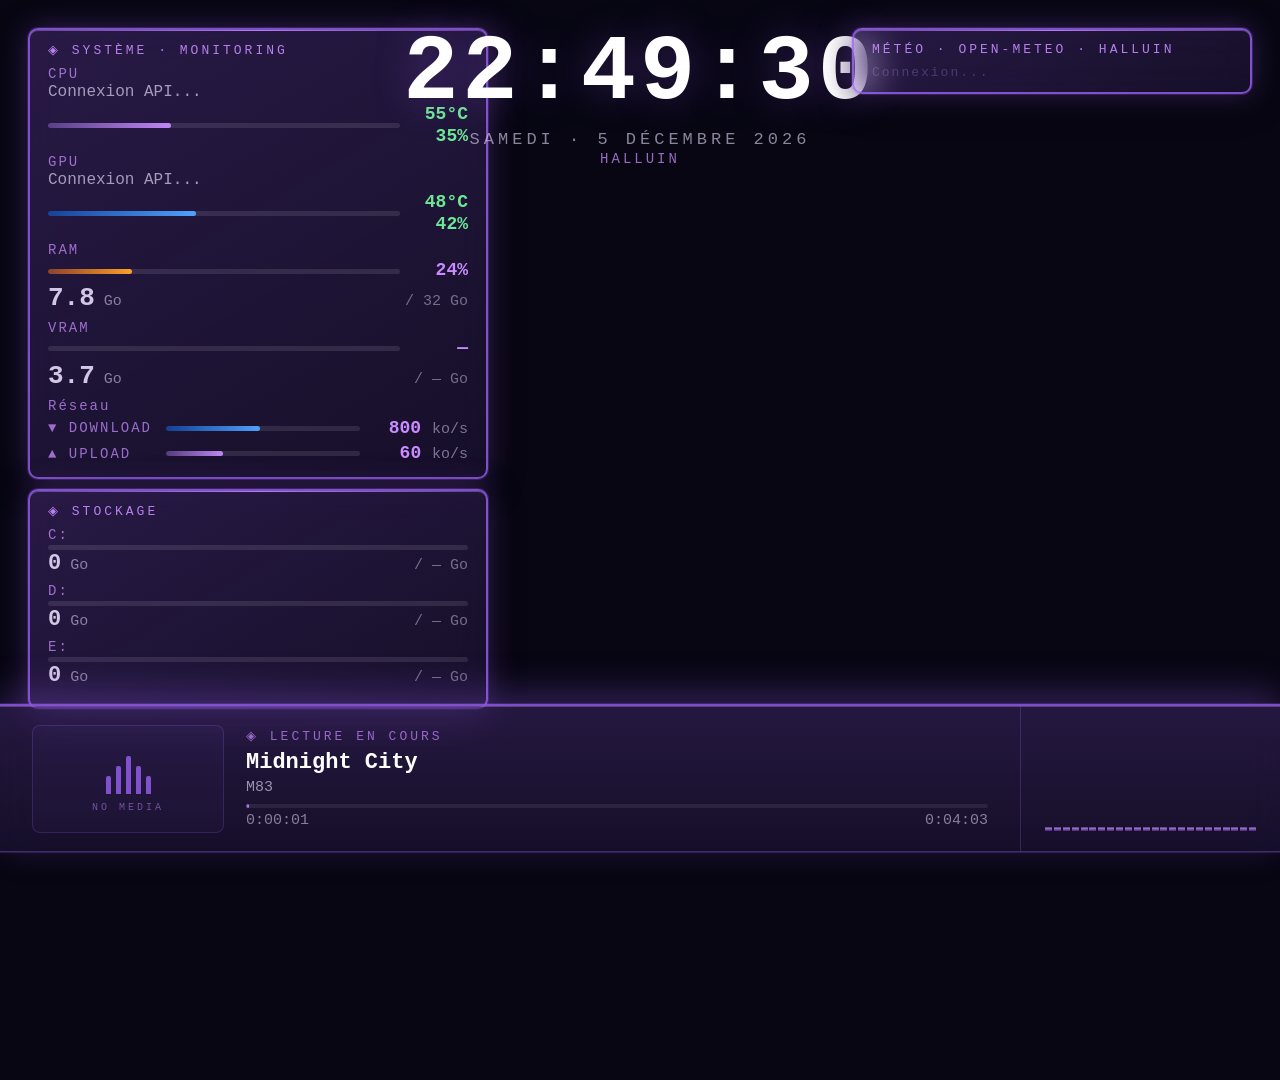
==== commit 6d0e1b4d: "fix: audit complet — correction de 51 bugs sur l'ensemble du projet API/SysViewBridge.pyw : - B-01/0" ====
--- a/SysView.html
+++ b/SysView.html
@@ -8,10 +8,10 @@
   applyUserProperties: function(p) {
     var r = document.documentElement;
     function c(x){return Math.round(parseFloat(x)*255);}
-    if (p.accent_color  !== undefined) { var v=p.accent_color.value.trim().split(' ');  r.style.setProperty('--ac', c(v[0])+','+c(v[1])+','+c(v[2])); }
-    if (p.accent2_color !== undefined) { var v=p.accent2_color.value.trim().split(' '); r.style.setProperty('--ac2',c(v[0])+','+c(v[1])+','+c(v[2])); }
-    if (p.bg_color      !== undefined) { var v=p.bg_color.value.trim().split(' ');      r.style.setProperty('--bg', c(v[0])+','+c(v[1])+','+c(v[2])); }
-    if (p.text_color    !== undefined) { var v=p.text_color.value.trim().split(' ');    r.style.setProperty('--tx', c(v[0])+','+c(v[1])+','+c(v[2])); }
+    if (p.accent_color  !== undefined) { var v=p.accent_color.value.trim().split(/\s+/);  r.style.setProperty('--ac', c(v[0])+','+c(v[1])+','+c(v[2])); }
+    if (p.accent2_color !== undefined) { var v=p.accent2_color.value.trim().split(/\s+/); r.style.setProperty('--ac2',c(v[0])+','+c(v[1])+','+c(v[2])); }
+    if (p.bg_color      !== undefined) { var v=p.bg_color.value.trim().split(/\s+/);      r.style.setProperty('--bg', c(v[0])+','+c(v[1])+','+c(v[2])); }
+    if (p.text_color    !== undefined) { var v=p.text_color.value.trim().split(/\s+/);    r.style.setProperty('--tx', c(v[0])+','+c(v[1])+','+c(v[2])); }
     if (p.panel_opacity !== undefined) {
       var pa=p.panel_opacity.value/100;
       r.style.setProperty('--pa',        pa.toFixed(2));
@@ -44,7 +44,7 @@
           /* ── Image de fond ── */
           var ov = bgEl.querySelector('video');
           if (ov) bgEl.removeChild(ov);
-          bgEl.style.backgroundImage = "url('" + bgPath + "')";
+          bgEl.style.backgroundImage = "url('" + bgPath.replace(/'/g, "%27") + "')";
         }
       } else {
         var ov = bgEl.querySelector('video');
@@ -79,10 +79,10 @@
     if (p.temp_decimal   !== undefined){ CFG.tempDecimal = !!p.temp_decimal.value; fetchWeather(); }
     if (p.time_format    !== undefined){ CFG.timeFormat = p.time_format.value; }
     if (p.network_iface  !== undefined){ CFG.netIface   = p.network_iface.value; sendWeatherConfig(); }
-    if (p.cpu_temp_hot   !== undefined) CFG.cpuHot  = parseInt(p.cpu_temp_hot.value)  || CFG.cpuHot;   /* garde NaN */
-    if (p.cpu_temp_crit  !== undefined) CFG.cpuCrit = parseInt(p.cpu_temp_crit.value) || CFG.cpuCrit;
-    if (p.gpu_temp_hot   !== undefined) CFG.gpuHot  = parseInt(p.gpu_temp_hot.value)  || CFG.gpuHot;
-    if (p.gpu_temp_crit  !== undefined) CFG.gpuCrit = parseInt(p.gpu_temp_crit.value) || CFG.gpuCrit;
+    if (p.cpu_temp_hot   !== undefined) { var _tv=parseInt(p.cpu_temp_hot.value);   if(!isNaN(_tv)) CFG.cpuHot  = _tv; }
+    if (p.cpu_temp_crit  !== undefined) { var _tv=parseInt(p.cpu_temp_crit.value);  if(!isNaN(_tv)) CFG.cpuCrit = _tv; }
+    if (p.gpu_temp_hot   !== undefined) { var _tv=parseInt(p.gpu_temp_hot.value);   if(!isNaN(_tv)) CFG.gpuHot  = _tv; }
+    if (p.gpu_temp_crit  !== undefined) { var _tv=parseInt(p.gpu_temp_crit.value);  if(!isNaN(_tv)) CFG.gpuCrit = _tv; }
     if (p.weather_interval !== undefined){ CFG.weatherInterval = Math.max(1, Math.min(15, parseInt(p.weather_interval.value)||10)); sendWeatherConfig(); }
     if (p.show_disk_free   !== undefined) CFG.showDiskFree = !!p.show_disk_free.value;
   }
@@ -205,11 +205,12 @@
   margin-left:auto;
   margin-right:auto;
 }
-.pp-none {color:rgba(var(--tx),.3);}
+.pp-none  {color:rgba(var(--tx),.3);}
 .pp-low   {color:rgba(100,220,120,.95);}
 .pp-mod   {color:rgba(255,200,60,.95);}
 .pp-high  {color:rgba(255,120,40,.95);}
 .pp-vhigh {color:rgba(255,60,60,.95);}
+.pp-crit  {color:rgba(200,30,30,.95);}
 .wstat{background:rgba(var(--ac),var(--pa-card));border:1px solid rgba(var(--ac),.65);border-radius:calc(8px*var(--sz));padding:calc(12px*var(--sz)) calc(14px*var(--sz));text-align:center;box-shadow:0 0 10px rgba(var(--ac),0.15),inset 0 1px 0 rgba(var(--ac2),.25);}
 .wslabel{font-size:calc(13px*var(--sz));color:rgba(var(--ac2),.9);letter-spacing:calc(2px*var(--sz));margin-bottom:calc(5px*var(--sz));font-weight:bold;}
 .wsval{font-size:calc(26px*var(--sz));font-weight:bold;color:#fff;}
@@ -592,7 +593,7 @@
   var bar   = document.getElementById('disk-'+letter+'-bar');
   var uEl   = document.getElementById('disk-'+letter+'-used');
   var tEl   = document.getElementById('disk-'+letter+'-total');
-  var unitEl = uEl ? uEl.nextElementSibling : null;
+  var unitEl = uEl ? uEl.parentElement.querySelector('.memunit') : null;
   if(bar) bar.style.width=pct+'%';
   if(uEl) uEl.textContent = usedTiB ? used.toFixed(2) : used.toFixed(1);
   if(unitEl && unitEl.className==='memunit') unitEl.textContent = usedTiB ? ' '+T('tb') : ' '+T('gb');
@@ -620,8 +621,8 @@
      Réseau à 0.97 → quasi-instantané (0.5s). */
   S.cpu =ema(S.cpu, HW.cpu,      0.60,0.60);
   S.gpu =ema(S.gpu, HW.gpu,      0.60,0.60);
-  S.ct  =ema(S.ct,  HW.cpuTemp!==null?HW.cpuTemp:(S.ct<0?0:S.ct), 0.60,0.60);
-  S.gt  =ema(S.gt,  HW.gpuTemp!==null?HW.gpuTemp:(S.gt<0?0:S.gt), 0.60,0.60);
+  if (HW.cpuTemp !== null) S.ct = ema(S.ct<0?HW.cpuTemp:S.ct, HW.cpuTemp, 0.60,0.60); else S.ct=-1;
+  if (HW.gpuTemp !== null) S.gt = ema(S.gt<0?HW.gpuTemp:S.gt, HW.gpuTemp, 0.60,0.60); else S.gt=-1;
   S.ram =ema(S.ram, HW.ramUsed,  0.60,0.60);
   S.vram=ema(S.vram,HW.vramUsed, 0.60,0.60);
   S.dl  =ema(S.dl,  HW.dlKb,    0.97,0.97);
@@ -632,7 +633,7 @@
   document.getElementById('gpu-bar').style.width=gp+'%';
   document.getElementById('ram-bar').style.width=rp+'%';
   document.getElementById('vram-bar').style.width=vp+'%';
-  var ct=S.ct>0?S.ct:null, gt=S.gt>0?S.gt:null;
+  var ct=S.ct>=0?S.ct:null, gt=S.gt>=0?S.gt:null; /* B-21 : 0 °C est valide */
   var tu=fmtTempUnit();
   set('cpu-temp',ct?fmtTemp(ct,true)+tu:'—'+tu,'stat-temp '+tempCls(ct,cp,CFG.cpuHot,CFG.cpuCrit));
   set('cpu-pct', cp+'%',                       'stat-pct ' +loadCls(cp));
@@ -661,8 +662,8 @@
 }
 function fmtTempUnit(){return CFG.tempUnit==='f' ? '°F' : '°C';}
 function fmtNet(kb){
-  if(kb>=1048576) return (kb/1048576).toFixed(1)+' <span class="netunit">'+T('gbs')+'</span>';
-  if(kb>=1024)    return (kb/1024).toFixed(1)   +' <span class="netunit">'+T('mbs')+'</span>';
+  if(kb>=1000000) return (kb/1000000).toFixed(1)+' <span class="netunit">'+T('gbs')+'</span>';
+  if(kb>=1000)    return (kb/1000).toFixed(1)   +' <span class="netunit">'+T('mbs')+'</span>';
   return Math.round(kb)+' <span class="netunit">'+T('kbs')+'</span>';
 }
 
@@ -696,7 +697,7 @@
   try{
     var r=await fetch(API+'/perf',{signal:ac.signal});
     clearTimeout(tid);
-    if(!r.ok)return;
+    if(!r.ok){ console.warn('[SysView] Bridge HTTP '+r.status); return; }
     var d=await r.json();
     var disks=d.disks||{};
     ['c','d','e','f','g','h'].forEach(function(l){ if(disks[l]) updateDisk(l,disks[l]); });
@@ -762,13 +763,25 @@
 /* ── MÉTÉO ── */
 var WMO={
   fr:{0:'Ciel dégagé',1:'Ciel dégagé',2:'Partiellement nuageux',3:'Nuageux',
-      45:'Brouillard',48:'Brouillard givrant',51:'Bruine légère',53:'Bruine',55:'Bruine forte',
-      61:'Pluie légère',63:'Pluie',65:'Pluie forte',71:'Neige légère',73:'Neige',75:'Neige forte',
-      80:'Averses légères',81:'Averses',82:'Averses fortes',95:'Orage',96:'Orage+grêle',99:'Orage+grêle'},
+      45:'Brouillard',48:'Brouillard givrant',
+      51:'Bruine légère',53:'Bruine',55:'Bruine forte',
+      56:'Bruine verglaçante légère',57:'Bruine verglaçante forte',
+      61:'Pluie légère',63:'Pluie',65:'Pluie forte',
+      66:'Pluie verglaçante légère',67:'Pluie verglaçante forte',
+      71:'Neige légère',73:'Neige',75:'Neige forte',77:'Grains de neige',
+      80:'Averses légères',81:'Averses',82:'Averses fortes',
+      85:'Averses de neige légères',86:'Averses de neige fortes',
+      95:'Orage',96:'Orage+grêle',99:'Orage+grêle'},
   en:{0:'Clear sky',1:'Mainly clear',2:'Partly cloudy',3:'Overcast',
-      45:'Fog',48:'Icy fog',51:'Light drizzle',53:'Drizzle',55:'Heavy drizzle',
-      61:'Light rain',63:'Rain',65:'Heavy rain',71:'Light snow',73:'Snow',75:'Heavy snow',
-      80:'Light showers',81:'Showers',82:'Heavy showers',95:'Thunderstorm',96:'Thunderstorm+hail',99:'Thunderstorm+hail'}
+      45:'Fog',48:'Icy fog',
+      51:'Light drizzle',53:'Drizzle',55:'Heavy drizzle',
+      56:'Light freezing drizzle',57:'Heavy freezing drizzle',
+      61:'Light rain',63:'Rain',65:'Heavy rain',
+      66:'Light freezing rain',67:'Heavy freezing rain',
+      71:'Light snow',73:'Snow',75:'Heavy snow',77:'Snow grains',
+      80:'Light showers',81:'Showers',82:'Heavy showers',
+      85:'Light snow showers',86:'Heavy snow showers',
+      95:'Thunderstorm',96:'Thunderstorm+hail',99:'Thunderstorm+hail'}
 };
 function wmoLabel(code){ return (WMO[CFG.lang]||WMO.fr)[code] || (CFG.lang==='en'?'Unknown':'Inconnu'); }
 function wSVG(c){c=parseInt(c);
@@ -776,6 +789,8 @@
   if(c<=1)return'<svg viewBox="0 0 60 60" fill="none" '+s+'><circle cx="30" cy="30" r="13" fill="#FFD700" opacity=".9"/><g stroke="#FFD700" stroke-width="2.5" stroke-linecap="round" opacity=".6"><line x1="30" y1="5" x2="30" y2="11"/><line x1="30" y1="49" x2="30" y2="55"/><line x1="5" y1="30" x2="11" y2="30"/><line x1="49" y1="30" x2="55" y2="30"/><line x1="11" y1="11" x2="15" y2="15"/><line x1="45" y1="45" x2="49" y2="49"/><line x1="11" y1="49" x2="15" y2="45"/><line x1="45" y1="15" x2="49" y2="11"/></g></svg>';
   if(c===2)return'<svg viewBox="0 0 60 60" fill="none" '+s+'><circle cx="21" cy="25" r="10" fill="#FFD700" opacity=".8"/><rect x="8" y="30" width="38" height="14" rx="7" fill="#7090a8" opacity=".85"/><rect x="15" y="22" width="27" height="14" rx="7" fill="#90afc0" opacity=".9"/></svg>';
   if(c===3)return'<svg viewBox="0 0 60 60" fill="none" '+s+'><rect x="7" y="28" width="42" height="16" rx="8" fill="#607888" opacity=".85"/><rect x="14" y="20" width="30" height="16" rx="8" fill="#7898a8" opacity=".9"/><rect x="21" y="12" width="20" height="13" rx="6" fill="#90aabc" opacity=".8"/></svg>';
+  /* B-25 : brouillard (codes 45, 48) — lignes horizontales estompées */
+  if(c===45||c===48)return'<svg viewBox="0 0 60 60" fill="none" '+s+'><g stroke="#a0b8c8" stroke-width="2.5" stroke-linecap="round" opacity=".75"><line x1="10" y1="20" x2="50" y2="20"/><line x1="6"  y1="30" x2="54" y2="30"/><line x1="10" y1="40" x2="50" y2="40"/></g></svg>';
   if(c>=51&&c<=67)return'<svg viewBox="0 0 60 60" fill="none" '+s+'><rect x="8" y="10" width="42" height="18" rx="9" fill="#607888" opacity=".85"/><g stroke="#7070ff" stroke-width="2.5" stroke-linecap="round"><line x1="18" y1="32" x2="13" y2="48"/><line x1="30" y1="32" x2="25" y2="48"/><line x1="42" y1="32" x2="37" y2="48"/></g></svg>';
   if(c>=71&&c<=77)return'<svg viewBox="0 0 60 60" fill="none" '+s+'><rect x="8" y="10" width="42" height="16" rx="8" fill="#607888" opacity=".8"/><g fill="#c0d8ff" opacity=".85"><circle cx="18" cy="38" r="5"/><circle cx="30" cy="42" r="5"/><circle cx="42" cy="38" r="5"/></g></svg>';
   if(c>=80&&c<=86)return'<svg viewBox="0 0 60 60" fill="none" '+s+'><rect x="7" y="8" width="42" height="18" rx="9" fill="#485860" opacity=".9"/><g stroke="#7070ff" stroke-width="2.5" stroke-linecap="round"><line x1="16" y1="30" x2="11" y2="48"/><line x1="25" y1="30" x2="20" y2="48"/><line x1="34" y1="30" x2="29" y2="48"/><line x1="43" y1="30" x2="38" y2="48"/></g></svg>';
@@ -814,12 +829,14 @@
   return 'Très élevé';
 }
 function aqiClass(v){
+  /* B-26 : European AQI 0-100 — 5 niveaux distincts dont pp-crit pour >80 */
   if(v===null||v===undefined||isNaN(+v)) return 'pp-none';
   var i=+v;
   if(i<=20)  return 'pp-low';
   if(i<=40)  return 'pp-mod';
   if(i<=60)  return 'pp-high';
-  return 'pp-vhigh';
+  if(i<=80)  return 'pp-vhigh';
+  return 'pp-crit';
 }
 function aqiLabel(v, lang){
   if(v===null||v===undefined||isNaN(+v)) return '—';
@@ -870,6 +887,11 @@
   }, 500);
 }
 var _weatherTimer = null;
+/* B-28 : déclaré avant fetchWeather — sinon var-hoisting → undefined au 1er appel,
+   undefined++ = NaN, NaN <= 5 = false → premier retry AQI attend le délai complet */
+var _weatherAqiRetries = 0;
+/* B-29 : compteur pour la boucle infinie de retry om_temp===null */
+var _weatherTempRetries = 0;
 async function fetchWeather(){
   clearTimeout(_weatherTimer); _weatherTimer = null;
   var ac=new AbortController(); var tid=setTimeout(function(){ac.abort();},5000);
@@ -879,9 +901,12 @@
     if(!r.ok) throw new Error('HTTP '+r.status);
     var d=await r.json();
     if(d.om_temp === null || d.om_temp === undefined){
-      _weatherTimer = setTimeout(fetchWeather, 3000);
+      /* B-29 : limite à 10 retries (30s) pour éviter la boucle infinie */
+      _weatherTempRetries++;
+      _weatherTimer = setTimeout(fetchWeather, _weatherTempRetries <= 10 ? 3000 : (CFG.weatherInterval||10)*60*1000);
       return;
     }
+    _weatherTempRetries = 0;
     var code = d.om_weather_code || 0;
     var temp = fmtTemp(d.om_temp);
     var prec = (d.om_precip_prob !== null && d.om_precip_prob !== undefined) ? d.om_precip_prob : '—';
@@ -894,7 +919,7 @@
     var aCls   = aqiClass(aqiVal);
     var pCls   = pollenClass(polVal);
     var aVal   = (aqiVal!==null&&aqiVal!==undefined) ? Math.round(aqiVal) : '—';
-    var pVal   = (polVal!==null&&polVal!==undefined&&+polVal>0) ? (+polVal).toFixed(1) : '—';
+    var pVal   = (polVal!==null&&polVal!==undefined&&!isNaN(+polVal)) ? (+polVal).toFixed(1) : '—'; /* B-27 : 0 grains/m³ est une valeur valide (pas "—") */
     /* Unité affichée sous le chiffre — uniquement si valeur disponible */
     var pValSmall = pVal !== '—' ? pVal+' grains/m³' : '—';
 
@@ -913,7 +938,7 @@
           '<div class="waircard-lbl '+aCls+'">'+aqiLbl+'</div>'+
         '</div>'+
       '</div>'+
-      '<div class="wsource">Open-Meteo</div>';
+      '<div class="wsource">'+(d.aether_model||'Open-Meteo')+'</div>'; /* B-30 : modèle réel renvoyé par le bridge */
 
     document.getElementById('weather-content').innerHTML=
       '<div class="wmain"><div class="wicon">'+wSVG(code)+'</div>'+
@@ -941,7 +966,6 @@
 }
 /* ── MEDIA ── */
 var BRIDGE_OK=false, lastTitle='', lastThumb='';
-var _weatherAqiRetries=0; /* compteur de retries AQI/pollen — évite la boucle 5s infinie si l'API est durablement indisponible */
 var demoM=[{title:'Midnight City',artist:'M83',total:243},{title:'Neon Lights',artist:'Kraftwerk',total:382},{title:'Digital Love',artist:'Daft Punk',total:298}];
 var demoIdx=0, demoEl=0;
 
@@ -1063,7 +1087,7 @@
     if(d.duration>0){
       MEDIA.total=d.duration; MEDIA.elapsed=d.position;
       /* snap=true sur changement de titre : saut instantané sans transition */
-      renderMediaProgress(titleChanged ? true : false);
+      renderMediaProgress(titleChanged); /* B-31 : ternaire inutile */
     } else if(titleChanged){
       /* Stream / durée inconnue au premier frame → remettre la barre à zéro */
       MEDIA.elapsed=0; MEDIA.total=0;
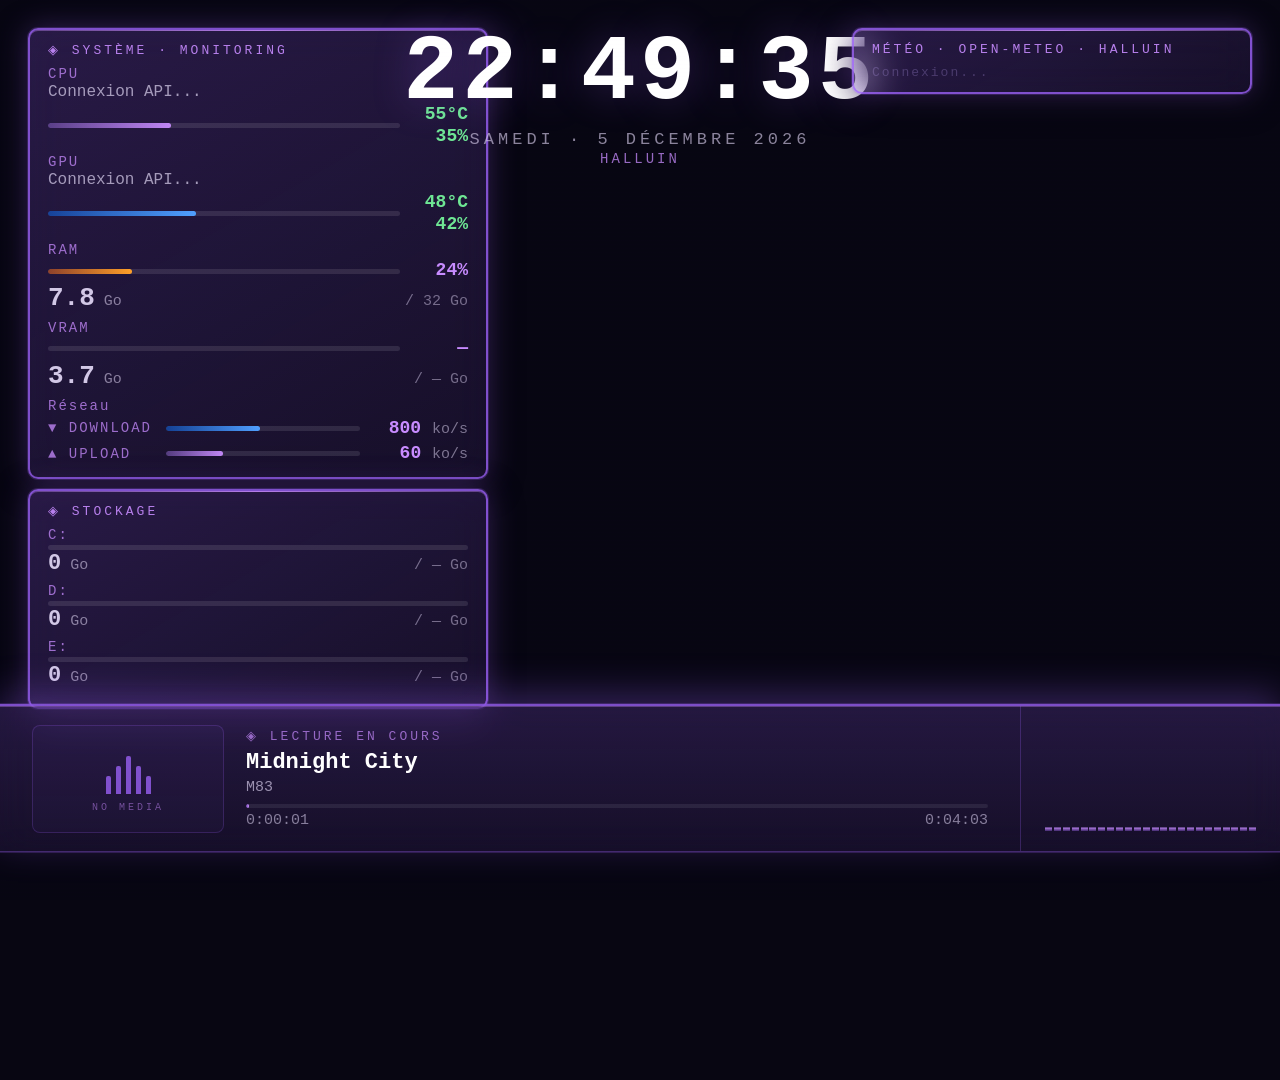
==== commit a22d6fca: "fix(html): vent null affiche '—' au lieu de '0.0 km/h' au démarrage Co-Authored-By: Claude Sonnet 4." ====
--- a/SysView.html
+++ b/SysView.html
@@ -910,7 +910,7 @@
     var code = d.om_weather_code || 0;
     var temp = fmtTemp(d.om_temp);
     var prec = (d.om_precip_prob !== null && d.om_precip_prob !== undefined) ? d.om_precip_prob : '—';
-    var wind = (+(d.om_wind||0)).toFixed(1);
+    var wind = (d.om_wind !== null && d.om_wind !== undefined) ? (+(d.om_wind)).toFixed(1) : '—';
 
     var aqiVal = d.om_aqi;
     var aqiLbl = aqiLabel(aqiVal, CFG.lang);    /* toujours calculé côté JS (multilingue) */
@@ -948,7 +948,7 @@
       '</div></div>'+
       '<div class="wstats">'+
         '<div class="wstat"><div class="wslabel">'+T('precip')+'</div><div class="wsval">'+prec+'<span class="wsunit">'+(prec!=='—'?' %':'')+'</span></div></div>'+
-        '<div class="wstat"><div class="wslabel">'+T('wind')+'</div><div class="wsval">'+wind+'<span class="wsunit"> km/h</span></div></div>'+
+        '<div class="wstat"><div class="wslabel">'+T('wind')+'</div><div class="wsval">'+wind+'<span class="wsunit">'+(wind!=='—'?' km/h':'')+'</span></div></div>'+
       '</div>'+pollenHtml;
     /* Si pollen/QAI pas encore disponibles (2e requête bridge en retard au boot)
        → retry dans 5s, mais au maximum 5 fois (25s) pour éviter une boucle infinie
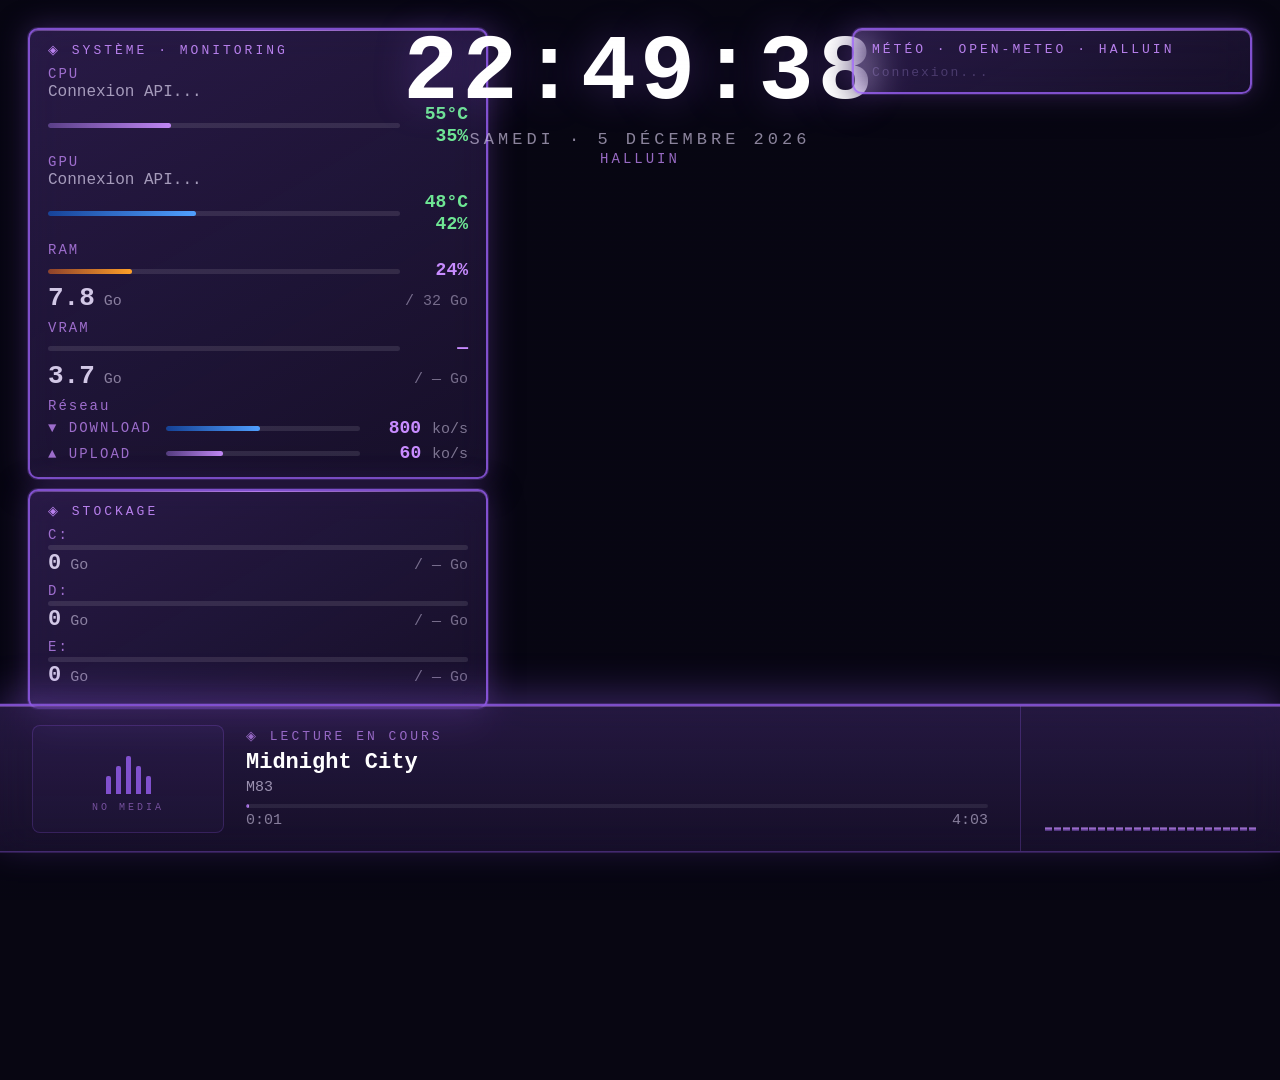
==== commit 3c76e912: "feat: streaming service support + TMDB poster fallback + media UI fixes Compatibilite services de st" ====
--- a/SysView.html
+++ b/SysView.html
@@ -429,7 +429,7 @@
       <div class="martist" id="media-artist">—</div>
       <div class="mprog">
         <div class="progbar"><div class="progfill" id="prog-fill" style="width:0%"></div></div>
-        <div class="progtime"><span id="time-el">0:00:00</span><span id="time-tot">0:00:00</span></div>
+        <div class="progtime"><span id="time-el">0:00</span><span id="time-tot">0:00</span></div>
       </div>
     </div>
   </div>
@@ -972,7 +972,30 @@
 function fmtTime(sec){
   sec=Math.floor(Math.max(0,sec)||0);
   var h=Math.floor(sec/3600),m=Math.floor((sec%3600)/60),s=sec%60;
-  return h+':'+pad(m)+':'+pad(s);
+  if(h>0) return h+':'+pad(m)+':'+pad(s);
+  return m+':'+pad(s);
+}
+/* Reformate le champ artiste SMTC :
+   - Services de streaming connus → affiche tel quel (Prime Video, Netflix…)
+   - Handle sans espaces / finit par VEVO / "- Topic" → extrait le vrai artiste
+     depuis le titre en coupant avant le premier " - ".
+   Ex : "natashastpierVEVO" + "Natasha St-Pier - Tu trouveras" → "Natasha St-Pier"
+        "Netflix" + "Stranger Things" → "Netflix" */
+var _KNOWN_SVC=['Netflix','Prime Video','Disney+','Max','Hulu','Crunchyroll',
+  'Apple TV+','Plex','Emby','Jellyfin','Peacock','Paramount+','MUBI','Shudder',
+  'Tubi','SkyShowtime','Funimation','HBO Max'];
+function fmtArtist(artist, title){
+  if(!artist) return '';
+  // Services de streaming → ne pas appliquer la logique VEVO
+  if(_KNOWN_SVC.indexOf(artist) >= 0) return artist;
+  var noSpaces = artist.indexOf(' ') < 0;
+  var isVevo   = artist.slice(-4).toUpperCase() === 'VEVO';
+  var isTopic  = artist.slice(-8) === ' - Topic';
+  if(noSpaces || isVevo || isTopic){
+    var dash = title ? title.indexOf(' - ') : -1;
+    if(dash > 0 && dash < 60) return title.substring(0, dash);
+  }
+  return artist;
 }
 function setAlbumArt(src){
   if(!src||!src.length)return;
@@ -992,8 +1015,8 @@
     if(snap){
       bar.style.transition='none';
       bar.style.width='0%';
-      document.getElementById('time-el').textContent='0:00:00';
-      document.getElementById('time-tot').textContent='0:00:00';
+      document.getElementById('time-el').textContent='0:00';
+      document.getElementById('time-tot').textContent='0:00';
     }
     return;
   }
@@ -1077,7 +1100,7 @@
     if(titleChanged) lastThumb='';
     document.getElementById('media-title').textContent=d.title;
     requestAnimationFrame(adjustTitleFont);
-    document.getElementById('media-artist').textContent=d.artist||'';
+    document.getElementById('media-artist').textContent=fmtArtist(d.artist||'',d.title||'');
     document.getElementById('media-artist').style.display='';
     /* Position deja interpolee cote bridge (float) — pas de Math.floor */
     if(d.thumb_url && d.thumb_url!==lastThumb){
@@ -1161,7 +1184,7 @@
       /* EMA asymétrique : montée rapide α=0.80 / descente douce α=0.18 */
       var a=peak>_audioEma[i]?0.80:0.18;
       _audioEma[i]+=a*(peak-_audioEma[i]);
-      var scale=Math.max(0.04,Math.min(0.90,_audioEma[i]*0.9));
+      var scale=Math.max(0,Math.min(0.90,_audioEma[i]*0.9));
       if(b[i]) b[i].style.transform='scaleY('+scale.toFixed(3)+')';
     }
   });
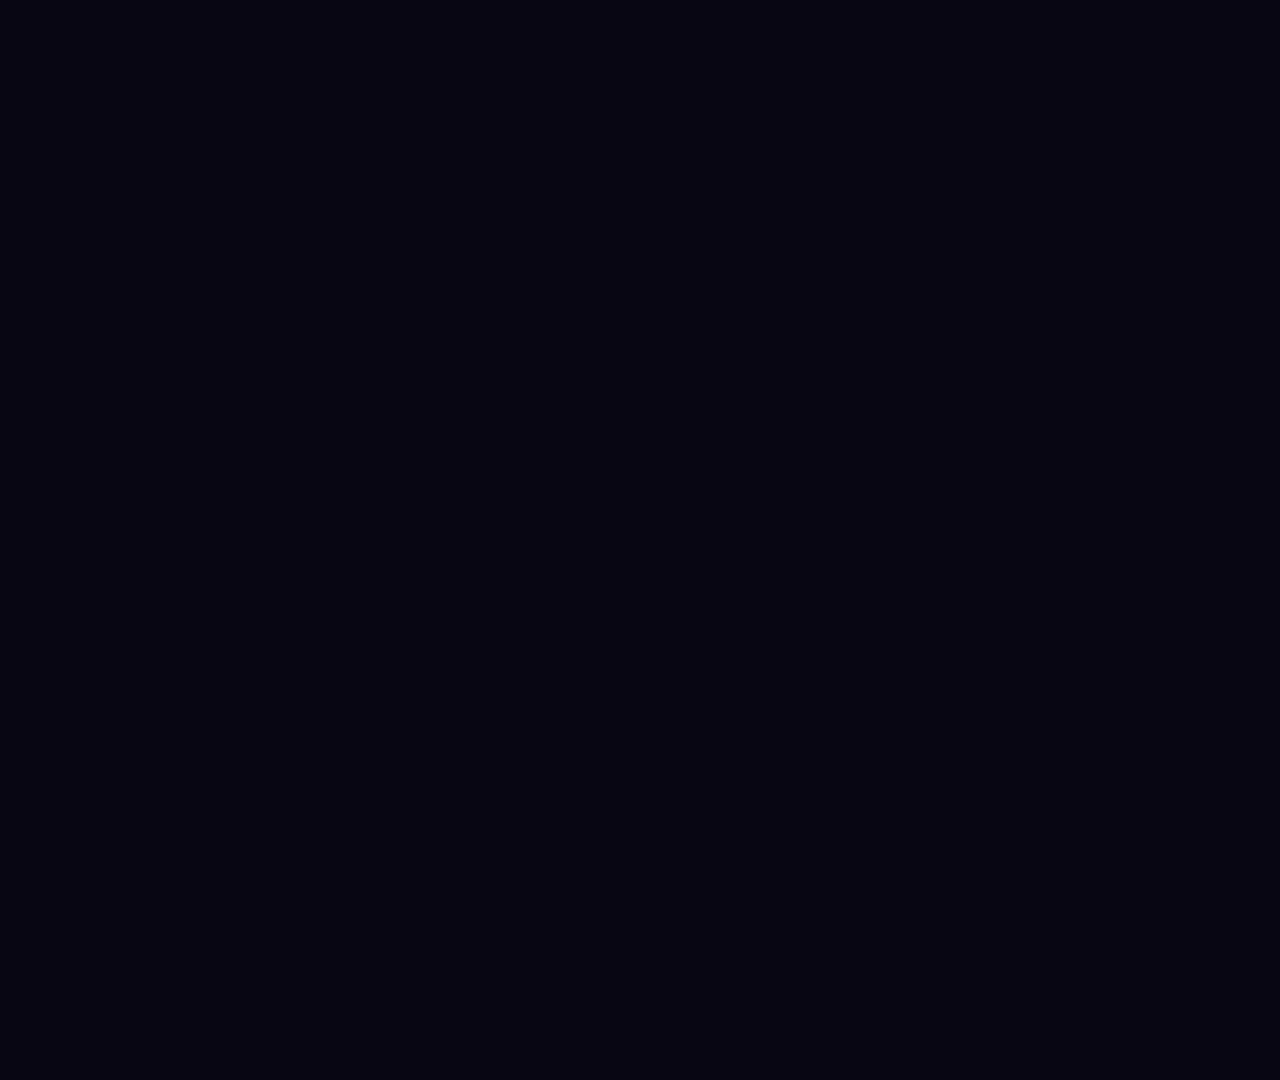
==== commit e4e0c6db: "@ refactor: renommer index.html en SysView.html Co-Authored-By: Claude Sonnet 4.6 <noreply@anthropic" ====
--- a/SysView.html
+++ b/SysView.html
@@ -1,413 +1,210 @@
-﻿<!DOCTYPE html>
-<html>
+<!DOCTYPE html>
+<html lang="fr">
 <head>
 <meta charset="UTF-8">
-<title>SysView</title>
+<meta name="viewport" content="width=1920">
+<title>SysView V6</title>
+<link rel="icon"       href="src/assets/icons/favicon.svg" type="image/svg+xml">
+<link rel="manifest"   href="manifest.json">
+<link rel="stylesheet" href="src/style.css">
+
+<!-- Queue WE : synchrone, capture les propriétés avant le module ES -->
 <script>
+window._wePropsQueue = [];
 window.wallpaperPropertyListener = {
-  applyUserProperties: function(p) {
-    var r = document.documentElement;
-    function c(x){return Math.round(parseFloat(x)*255);}
-    if (p.accent_color  !== undefined) { var v=p.accent_color.value.trim().split(/\s+/);  r.style.setProperty('--ac', c(v[0])+','+c(v[1])+','+c(v[2])); }
-    if (p.accent2_color !== undefined) { var v=p.accent2_color.value.trim().split(/\s+/); r.style.setProperty('--ac2',c(v[0])+','+c(v[1])+','+c(v[2])); }
-    if (p.bg_color      !== undefined) { var v=p.bg_color.value.trim().split(/\s+/);      r.style.setProperty('--bg', c(v[0])+','+c(v[1])+','+c(v[2])); }
-    if (p.text_color    !== undefined) { var v=p.text_color.value.trim().split(/\s+/);    r.style.setProperty('--tx', c(v[0])+','+c(v[1])+','+c(v[2])); }
-    if (p.panel_opacity !== undefined) {
-      var pa=p.panel_opacity.value/100;
-      r.style.setProperty('--pa',        pa.toFixed(2));
-      r.style.setProperty('--pabg-hi',   (pa*0.40).toFixed(3));   /* fond panneau haut  : 0.22 à pa=0.55 */
-      r.style.setProperty('--pabg-lo',   (pa*0.18).toFixed(3));   /* fond panneau bas   : 0.10 à pa=0.55 */
-      r.style.setProperty('--pa-media',  (pa*0.36).toFixed(3));   /* fond media haut    : 0.20 à pa=0.55 */
-      r.style.setProperty('--pa-card',   (pa*0.20).toFixed(3));   /* fond cartes météo  : 0.11 à pa=0.55 */
-      r.style.setProperty('--pa-glow',   (pa*0.545).toFixed(3));  /* lueur principale   : 0.30 à pa=0.55 */
-      r.style.setProperty('--pa-shadow', (pa*0.364).toFixed(3));  /* ombre subtile      : 0.20 à pa=0.55 */
-    }
-    if (p.ui_scale       !== undefined) r.style.setProperty('--sz',(p.ui_scale.value/100).toFixed(3));
-    if (p.taskbar_offset !== undefined) document.getElementById('media-panel').style.bottom = p.taskbar_offset.value+'px';
-    if (p.bg_image !== undefined) {
-      var bgVal = p.bg_image.value || '';
-      var bgEl  = document.getElementById('bg-image');
-      if (bgVal) {
-        /* WE encode le chemin Windows → décoder + convertir en file:/// */
-        var bgPath = decodeURIComponent(bgVal).replace(/\\/g, '/');
-        if (bgPath.match(/^[A-Za-z]:\//)) bgPath = 'file:///' + bgPath;
-        if (/\.(mp4|webm|mkv|mov)$/i.test(bgPath)) {
-          /* ── Vidéo de fond ── */
-          bgEl.style.backgroundImage = 'none';
-          var bv = bgEl.querySelector('video') || document.createElement('video');
-          bv.src = bgPath;
-          bv.autoplay = true; bv.loop = true; bv.muted = true; bv.playsInline = true;
-          bv.style.cssText = 'position:absolute;inset:0;width:100%;height:100%;object-fit:cover;pointer-events:none;';
-          if (!bgEl.querySelector('video')) bgEl.appendChild(bv);
-          bv.load(); bv.play().catch(function(){});
-        } else {
-          /* ── Image de fond ── */
-          var ov = bgEl.querySelector('video');
-          if (ov) bgEl.removeChild(ov);
-          bgEl.style.backgroundImage = "url('" + bgPath.replace(/'/g, "%27") + "')";
-        }
-      } else {
-        var ov = bgEl.querySelector('video');
-        if (ov) bgEl.removeChild(ov);
-        bgEl.style.backgroundImage = 'none';
-      }
-    }
-    if (p.city_name)    { CFG.city=p.city_name.value;    renderLoc(); _sendCityConfig(); }
-    if (p.show_cpu    !== undefined) document.getElementById('blk-cpu').style.display    = p.show_cpu.value    ?'':'none';
-    if (p.show_gpu    !== undefined) document.getElementById('blk-gpu').style.display    = p.show_gpu.value    ?'':'none';
-    if (p.show_vram   !== undefined) document.getElementById('blk-vram').style.display   = p.show_vram.value   ?'':'none';
-    if (p.show_ram    !== undefined) document.getElementById('blk-ram').style.display    = p.show_ram.value    ?'':'none';
-    if (p.show_net    !== undefined) document.getElementById('blk-net').style.display    = p.show_net.value    ?'':'none';
-    if (p.show_disks  !== undefined) document.getElementById('blk-disks').style.display  = p.show_disks.value  ?'':'none';
-    if (p.show_disk_c !== undefined) document.getElementById('disk-c-blk').style.display = p.show_disk_c.value ?'':'none';
-    if (p.show_disk_d !== undefined) document.getElementById('disk-d-blk').style.display = p.show_disk_d.value ?'':'none';
-    if (p.show_disk_e !== undefined) document.getElementById('disk-e-blk').style.display = p.show_disk_e.value ?'':'none';
-    if (p.show_disk_f !== undefined) document.getElementById('disk-f-blk').style.display = p.show_disk_f.value ?'':'none';
-    if (p.show_disk_g !== undefined) document.getElementById('disk-g-blk').style.display = p.show_disk_g.value ?'':'none';
-    if (p.show_disk_h !== undefined) document.getElementById('disk-h-blk').style.display = p.show_disk_h.value ?'':'none';
-    if (p.show_media     !== undefined) document.getElementById('media-panel').style.display   = p.show_media.value    ?'':'none';
-    if (p.show_monitoring!== undefined) document.getElementById('blk-monitoring').style.display= p.show_monitoring.value?'':'none';
-    if (p.show_meteo     !== undefined) document.getElementById('blk-meteo').style.display     = p.show_meteo.value    ?'':'none';
-    if (p.show_weather_source !== undefined){
-      CFG.showWeatherSource = !!p.show_weather_source.value;
-      document.getElementById('blk-meteo').classList.toggle('hide-source', !CFG.showWeatherSource);
-    }
-    if (p.language       !== undefined) setLang(p.language.value);
-    if (p.weather_manual !== undefined){ sendWeatherConfig(); }
-    if (p.show_city      !== undefined){ CFG.showCity = !!p.show_city.value; renderLoc(); }
-    if (p.temp_unit      !== undefined){ CFG.tempUnit    = p.temp_unit.value;    fetchWeather(); }
-    if (p.temp_decimal   !== undefined){ CFG.tempDecimal = !!p.temp_decimal.value; fetchWeather(); }
-    if (p.time_format    !== undefined){ CFG.timeFormat = p.time_format.value; }
-    if (p.network_iface  !== undefined){ CFG.netIface   = p.network_iface.value; sendWeatherConfig(); }
-    if (p.cpu_temp_hot   !== undefined) { var _tv=parseInt(p.cpu_temp_hot.value);   if(!isNaN(_tv)) CFG.cpuHot  = _tv; }
-    if (p.cpu_temp_crit  !== undefined) { var _tv=parseInt(p.cpu_temp_crit.value);  if(!isNaN(_tv)) CFG.cpuCrit = _tv; }
-    if (p.gpu_temp_hot   !== undefined) { var _tv=parseInt(p.gpu_temp_hot.value);   if(!isNaN(_tv)) CFG.gpuHot  = _tv; }
-    if (p.gpu_temp_crit  !== undefined) { var _tv=parseInt(p.gpu_temp_crit.value);  if(!isNaN(_tv)) CFG.gpuCrit = _tv; }
-    if (p.weather_interval !== undefined){ CFG.weatherInterval = Math.max(1, Math.min(15, parseInt(p.weather_interval.value)||10)); sendWeatherConfig(); }
-    if (p.show_disk_free   !== undefined) CFG.showDiskFree = !!p.show_disk_free.value;
-  }
+  applyUserProperties: function(p) { window._wePropsQueue.push(p); }
 };
 </script>
-<style>
-/* ── VARIABLES ── */
-:root{
-  --ac:  160,100,255;   /* violet accent          — configurable WE */
-  --ac2: 200,140,255;   /* violet clair secondaire — configurable WE */
-  --bg:  8,6,18;        /* fond très sombre        — configurable WE */
-  --tx:  210,200,230;   /* texte                   — configurable WE */
-  --pa:  0.55;          /* opacité globale          — configurable WE */
-  /* Dérivées de --pa, recalculées par JS à chaque changement de panel_opacity */
-  --pabg-hi:  0.220;   /* fond panneau haut  (pa×0.40) */
-  --pabg-lo:  0.099;   /* fond panneau bas   (pa×0.18) */
-  --pa-media: 0.198;   /* fond media haut    (pa×0.36) */
-  --pa-card:  0.110;   /* fond cartes météo  (pa×0.20) */
-  --pa-glow:  0.300;   /* lueur ombre        (pa×0.545) */
-  --pa-shadow:0.200;   /* ombre subtile      (pa×0.364) */
-  --sz: 1;
-}
-*{margin:0;padding:0;box-sizing:border-box;}
-html,body{width:1920px;height:1080px;overflow:hidden;background:rgb(var(--bg));color:rgb(var(--tx));font-family:'Courier New',monospace;}
-
-/* ── FOND & EFFETS ── */
-#bg-image{position:fixed;inset:0;background-size:cover;background-position:center;background-image:none;pointer-events:none;z-index:0;}
-#bg-image::after{content:'';position:absolute;inset:0;background:rgba(var(--bg),0.35);}
-#scanline{position:fixed;inset:0;background:repeating-linear-gradient(0deg,transparent,transparent 3px,rgba(var(--ac),.008) 3px,rgba(var(--ac),.008) 4px);pointer-events:none;z-index:200;}
-
-/* ── PANELS ── */
-.panel{
-  position:relative;
-  border:2px solid rgba(var(--ac),0.75);
-  border-radius:calc(10px*var(--sz));
-  padding:calc(12px*var(--sz)) calc(18px*var(--sz));
-  background:linear-gradient(150deg,rgba(var(--ac),var(--pabg-hi)) 0%,rgba(var(--ac),var(--pabg-lo)) 100%);
-  backdrop-filter:blur(18px);
-  z-index:1;
-  box-shadow:0 0 0 1px rgba(var(--ac),var(--pa-shadow)), 0 0 28px rgba(var(--ac),var(--pa-glow)), 0 6px 32px rgba(0,0,0,0.60), inset 0 1px 0 rgba(var(--ac2),0.40);
-}
-.panel::before{
-  content:'';position:absolute;top:0;left:16px;right:16px;height:1px;
-  background:linear-gradient(90deg,transparent,rgba(var(--ac2),.80),transparent);
-  border-radius:0 0 2px 2px;
-}
-.ptitle{
-  font-size:calc(13px*var(--sz));letter-spacing:calc(3px*var(--sz));
-  color:rgba(var(--ac2),0.9);text-transform:uppercase;
-  margin-bottom:calc(8px*var(--sz));
-  display:flex;align-items:center;gap:6px;
-}
-
-
-/* ── MONITORING ── */
-.mname{font-size:calc(14px*var(--sz));color:rgba(var(--ac2),.75);letter-spacing:calc(2px*var(--sz));margin-bottom:calc(1px*var(--sz));}
-.mdev{font-size:calc(16px*var(--sz));color:rgba(var(--tx),.75);margin-bottom:calc(3px*var(--sz));white-space:nowrap;overflow:hidden;text-overflow:ellipsis;}
-.brow{display:flex;align-items:center;gap:calc(8px*var(--sz));margin-top:calc(2px*var(--sz));margin-bottom:calc(1px*var(--sz));}
-.btrack{flex:1;height:calc(5px*var(--sz));background:rgba(255,255,255,.10);border-radius:99px;overflow:hidden;}
-.bfill{height:100%;border-radius:99px;transition:width 0.75s ease;}
-.bfill.g{background:linear-gradient(90deg,rgba(160,100,255,.30),rgba(200,140,255,.95));}
-.bfill.b{background:linear-gradient(90deg,rgba(0,80,200,.6),rgba(80,160,255,1));}
-.bfill.p{background:linear-gradient(90deg,rgba(160,100,255,.30),rgba(200,140,255,.95));}
-.bfill.a{background:linear-gradient(90deg,rgba(200,80,20,.6),rgba(255,160,40,1));}
-.stat-col{display:flex;flex-direction:column;align-items:flex-end;min-width:calc(60px*var(--sz));}
-.stat-temp{font-size:calc(18px*var(--sz));font-weight:bold;line-height:1.2;color:rgba(var(--tx),.85);transition:color .5s;}
-.stat-pct {font-size:calc(18px*var(--sz));font-weight:bold;line-height:1.2;color:rgb(var(--ac2));transition:color .5s;}
-.c-ok  {color:rgba(120,255,160,0.9) !important;}
-.c-warm{color:rgba(255,200,60,0.9)  !important;}
-.c-hot {color:rgba(255,120,40,0.9)  !important;}
-.c-crit{color:rgba(255,60,60,0.9)   !important;}
-.memrow{display:flex;justify-content:space-between;align-items:baseline;margin-top:calc(1px*var(--sz));}
-.memval{font-size:calc(26px*var(--sz));font-weight:bold;color:rgba(var(--tx),1);}
-.dval{font-size:calc(22px*var(--sz)) !important;}
-.memunit{font-size:calc(15px*var(--sz));color:rgba(var(--tx),.6);}
-.memtot {font-size:calc(15px*var(--sz));color:rgba(var(--tx),.5);}
-.disk-free{font-size:calc(15px*var(--sz));color:rgba(var(--tx),.5);}
-.mblk{margin-bottom:calc(7px*var(--sz));}
-.mblk:last-child{margin-bottom:0;}
-
-/* ── RÉSEAU ── */
-.netrow{display:grid;grid-template-columns:calc(110px*var(--sz)) 1fr calc(100px*var(--sz));align-items:center;gap:calc(8px*var(--sz));margin-top:calc(4px*var(--sz));}
-.netlabel{font-size:calc(14px*var(--sz));color:rgba(var(--ac2),.75);letter-spacing:calc(2px*var(--sz));white-space:nowrap;}
-.netval{font-size:calc(18px*var(--sz));font-weight:bold;color:rgb(var(--ac2));line-height:1.2;text-align:right;white-space:nowrap;}
-.netunit{font-size:calc(15px*var(--sz));color:rgba(var(--tx),.55);font-weight:normal;}
-
-/* ── LAYOUT ── */
-.left-panel{position:absolute;top:28px;left:28px;width:calc(460px*var(--sz));z-index:1;display:flex;flex-direction:column;gap:calc(10px*var(--sz));}
-.dtblock{position:absolute;top:28px;left:50%;transform:translateX(-50%);text-align:center;white-space:nowrap;z-index:1;}
-.clockd{font-size:calc(92px*var(--sz));font-weight:bold;color:#fff;letter-spacing:calc(4px*var(--sz));line-height:1;text-shadow:0 0 40px rgba(var(--ac),0.3);}
-.dated{font-size:calc(17px*var(--sz));color:rgba(var(--tx),.65);letter-spacing:calc(4px*var(--sz));margin-top:calc(10px*var(--sz));}
-.locd{font-size:calc(14px*var(--sz));color:rgba(var(--ac2),.75);letter-spacing:calc(3px*var(--sz));margin-top:calc(2px*var(--sz));}
-.right-panel{position:absolute;top:28px;right:28px;width:calc(400px*var(--sz));z-index:1;}
-
-/* ── MÉTÉO ── */
-.wmain{display:flex;align-items:center;gap:calc(16px*var(--sz));}
-.wicon{flex-shrink:0;width:calc(96px*var(--sz));height:calc(96px*var(--sz));aspect-ratio:1;border:1px solid rgba(var(--ac),.65);border-radius:calc(10px*var(--sz));background:rgba(var(--ac),var(--pa-card));box-shadow:0 0 10px rgba(var(--ac),0.15),inset 0 1px 0 rgba(var(--ac2),.25);display:flex;align-items:center;justify-content:center;overflow:hidden;}
-.wicon>svg,.wicon>img{width:78%;height:78%;display:block;flex-shrink:0;}
-.wtemp{font-size:calc(54px*var(--sz));font-weight:bold;color:#fff;line-height:1;}
-.wtemp-unit{font-size:calc(22px*var(--sz));color:rgba(var(--tx),.6);}
-.wcond{font-size:calc(14px*var(--sz));color:rgba(var(--ac2),.95);letter-spacing:calc(2px*var(--sz));margin-top:calc(2px*var(--sz));text-transform:uppercase;}
-.wstats{display:grid;grid-template-columns:1fr 1fr;gap:calc(8px*var(--sz));margin-top:calc(12px*var(--sz));}
-.wair{display:grid;grid-template-columns:1fr 1fr;gap:calc(8px*var(--sz));margin-top:calc(10px*var(--sz));}
-.waircard{background:rgba(var(--ac),var(--pa-card));border:1px solid rgba(var(--ac),.65);border-radius:calc(8px*var(--sz));padding:calc(12px*var(--sz)) calc(14px*var(--sz));text-align:center;box-shadow:0 0 10px rgba(var(--ac),0.15),inset 0 1px 0 rgba(var(--ac2),.25);display:flex;flex-direction:column;align-items:stretch;justify-content:center;}
-.waircard-title{font-size:calc(13px*var(--sz));color:rgba(var(--ac2),.85);letter-spacing:calc(2px*var(--sz));margin-bottom:calc(8px*var(--sz));text-transform:uppercase;font-weight:bold;}
-.waircard-val{font-size:calc(32px*var(--sz));font-weight:bold;line-height:1;}
-.waircard-lbl{font-size:calc(15px*var(--sz));margin-top:calc(6px*var(--sz));font-weight:bold;}
-.wsource{
-  font-size:calc(10px*var(--sz));
-  color:rgba(var(--ac2),.80);
-  letter-spacing:calc(2px*var(--sz));
-  text-transform:uppercase;
-  margin-top:calc(8px*var(--sz));
-  text-align:center;
-  background:rgba(var(--ac),.10);
-  border:1px solid rgba(var(--ac2),.30);
-  border-radius:99px;
-  padding:calc(3px*var(--sz)) calc(12px*var(--sz));
-  width:fit-content;
-  margin-left:auto;
-  margin-right:auto;
-}
-.pp-none  {color:rgba(var(--tx),.3);}
-.pp-low   {color:rgba(100,220,120,.95);}
-.pp-mod   {color:rgba(255,200,60,.95);}
-.pp-high  {color:rgba(255,120,40,.95);}
-.pp-vhigh {color:rgba(255,60,60,.95);}
-.pp-crit  {color:rgba(200,30,30,.95);}
-.wstat{background:rgba(var(--ac),var(--pa-card));border:1px solid rgba(var(--ac),.65);border-radius:calc(8px*var(--sz));padding:calc(12px*var(--sz)) calc(14px*var(--sz));text-align:center;box-shadow:0 0 10px rgba(var(--ac),0.15),inset 0 1px 0 rgba(var(--ac2),.25);}
-.wslabel{font-size:calc(13px*var(--sz));color:rgba(var(--ac2),.9);letter-spacing:calc(2px*var(--sz));margin-bottom:calc(5px*var(--sz));font-weight:bold;}
-.wsval{font-size:calc(26px*var(--sz));font-weight:bold;color:#fff;}
-.wsunit{font-size:calc(20px*var(--sz));color:rgba(var(--tx),.7);font-weight:bold;}
-
-/* ── MEDIA ── */
-#media-panel{
-  position:fixed;bottom:48px;left:0;right:0;
-  height:calc(148px*var(--sz));
-  border-top:2px solid rgba(var(--ac),0.75);
-  border-bottom:1px solid rgba(var(--ac),0.25);
-  background:linear-gradient(180deg,rgba(var(--ac),var(--pa-media)) 0%,rgba(var(--ac),var(--pabg-lo)) 100%);
-  backdrop-filter:blur(18px);
-  display:flex;flex-direction:row;align-items:stretch;
-  padding:0;gap:0;
-  z-index:10;
-  overflow:hidden;
-  box-shadow:0 -10px 36px rgba(var(--ac),var(--pa-glow)), 0 0 0 1px rgba(var(--ac),var(--pa-shadow)), inset 0 1px 0 rgba(var(--ac2),0.35);
-}
-.media-main{display:flex;align-items:center;gap:calc(22px*var(--sz));padding:calc(6px*var(--sz)) calc(32px*var(--sz));flex:1;min-height:0;overflow:hidden;}
-.mart{
-  width:calc(192px*var(--sz));height:calc(108px*var(--sz));
-  border:1px solid rgba(var(--ac),.2);border-radius:calc(8px*var(--sz));
-  background:rgba(var(--ac),.04);flex-shrink:0;
-  overflow:hidden;position:relative;
-  display:flex;align-items:center;justify-content:center;
-}
-#media-art-img{position:absolute;inset:0;width:100%;height:100%;object-fit:cover;opacity:0;transition:opacity .15s;}
-#media-icon-ph{display:flex;align-items:center;justify-content:center;width:100%;height:100%;position:absolute;inset:0;}
-.nomedia{width:100%;height:100%;display:flex;flex-direction:column;align-items:center;justify-content:center;gap:8px;position:relative;overflow:hidden;}
-.nm-bars{display:flex;align-items:flex-end;justify-content:center;gap:5px;height:50px;}
-.nm-bar{width:5px;border-radius:2px 2px 0 0;background:rgba(var(--ac),.75);transform-origin:bottom center;}
-.nm-b1{height:18px;animation:nm1 1.1s ease-in-out infinite;}
-.nm-b2{height:28px;animation:nm1 1.4s ease-in-out infinite .2s;}
-.nm-b3{height:38px;animation:nm1 1.0s ease-in-out infinite .05s;}
-.nm-b4{height:28px;animation:nm1 1.3s ease-in-out infinite .15s;}
-.nm-b5{height:18px;animation:nm1 1.2s ease-in-out infinite .3s;}
-.nm-note{font-size:10px;color:rgba(var(--ac2),.5);letter-spacing:3px;white-space:nowrap;}
-@keyframes nm1{0%,100%{transform:scaleY(.25);}50%{transform:scaleY(1);}}
-.minfo{flex:1;min-width:0;display:flex;flex-direction:column;justify-content:center;}
-.mlabel{font-size:calc(13px*var(--sz));letter-spacing:calc(3px*var(--sz));color:rgba(var(--ac2),.7);margin-bottom:calc(5px*var(--sz));}
-.mtitle{
-  font-weight:bold;color:#fff;line-height:1.25;
-  display:-webkit-box;-webkit-box-orient:vertical;-webkit-line-clamp:2;
-  overflow:hidden;font-size:calc(22px*var(--sz));
-  max-height:calc(54px*var(--sz));word-break:break-word;
-}
-.martist{font-size:calc(15px*var(--sz));color:rgba(var(--tx),.7);margin-top:calc(3px*var(--sz));}
-
-.mprog{margin-top:calc(8px*var(--sz));}
-.progbar{width:100%;height:calc(4px*var(--sz));background:rgba(255,255,255,.08);border-radius:99px;overflow:hidden;}
-.progfill{height:100%;background:linear-gradient(90deg,rgba(var(--ac),.6),rgb(var(--ac2)));border-radius:99px;}
-.progtime{display:flex;justify-content:space-between;margin-top:calc(4px*var(--sz));font-size:calc(15px*var(--sz));color:rgba(var(--tx),.60);}
-
-/* ── VISUALISEUR AUDIO ── */
-.media-viz{
-  width:calc(260px*var(--sz));
-  flex-shrink:0;
-  display:flex;
-  align-items:flex-end;
-  justify-content:center;
-  gap:calc(2px*var(--sz));
-  padding:calc(20px*var(--sz)) calc(24px*var(--sz));
-  border-left:1px solid rgba(var(--ac),0.25);
-  overflow:hidden;
-}
-.viz-bar{
-  flex:1;
-  border-radius:calc(2px*var(--sz)) calc(2px*var(--sz)) 0 0;
-  background:linear-gradient(180deg,rgba(200,140,255,0.95) 0%,rgba(160,100,255,0.30) 100%);
-  transform-origin:bottom center;
-  height:calc(90px*var(--sz));
-  transform:scaleY(0.04);
-  transition:transform 0.06s ease;
-}
-#blk-meteo.hide-source .wsource{display:none;}
-</style>
+
+<!-- Tailwind CSS v3 CDN (config miroir de src/tailwind.config.js) -->
+<script src="https://cdn.tailwindcss.com"></script>
+<script>
+tailwind.config = {
+  corePlugins: { preflight: false },
+  theme: { extend: { colors: {
+    primary:   'rgb(var(--p)  / <alpha-value>)',
+    secondary: 'rgb(var(--s)  / <alpha-value>)',
+    surface:   'rgb(var(--bg) / <alpha-value>)',
+    ink:       'rgb(var(--tx) / <alpha-value>)',
+  }}}
+};
+</script>
+
+<!-- app.js ES module AVANT Alpine (enregistre Alpine.data via alpine:init) -->
+<script type="module" src="src/app.js"></script>
+
+<!-- Alpine.js v3 defer — s'initialise après DOM + app.js -->
+<script defer src="https://cdn.jsdelivr.net/npm/alpinejs@3.x.x/dist/cdn.min.js"></script>
+
+<style>[x-cloak]{display:none!important;}</style>
 </head>
-<body>
+
+<body x-data="sysview()" x-cloak>
+
+<!-- Fond & scanline -->
 <div id="bg-image"></div>
 <div id="scanline"></div>
 
-<!-- LEFT -->
-<div class="left-panel">
-  <div class="panel" id="blk-monitoring">
-    <div class="ptitle">Système · Monitoring</div>
-    <div class="mblk" id="blk-cpu">
-      <div class="mname" id="lbl-cpu">CPU</div>
-      <div class="mdev" id="cpu-name">Connexion API...</div>
-      <div class="brow">
-        <div class="btrack"><div class="bfill g" id="cpu-bar" style="width:0%"></div></div>
-        <div class="stat-col">
+<!-- ════════════════════════════════════════════════════════════
+     COLONNE GAUCHE : Monitoring + Stockage
+     ════════════════════════════════════════════════════════════ -->
+<div class="left-col">
+
+  <!-- Panneau Monitoring -->
+  <div class="panel" id="blk-monitoring" x-show="show.monitoring">
+    <div class="ptitle" x-text="'◈ ' + T('monitoring')"></div>
+
+    <div class="cpu-gpu-grid">
+
+      <div id="blk-cpu" x-show="show.cpu">
+        <div class="flex justify-between items-baseline">
+          <span class="hw-label" x-text="T('cpu')">CPU</span>
           <span class="stat-temp" id="cpu-temp">—°C</span>
-          <span class="stat-pct"  id="cpu-pct">0%</span>
-        </div>
-      </div>
-    </div>
-    <div class="mblk" id="blk-gpu">
-      <div class="mname" id="lbl-gpu">GPU</div>
-      <div class="mdev" id="gpu-name">Connexion API...</div>
-      <div class="brow">
-        <div class="btrack"><div class="bfill b" id="gpu-bar" style="width:0%"></div></div>
-        <div class="stat-col">
+        </div>
+        <div class="hw-device" id="cpu-name" x-text="hw.cpuName"></div>
+        <div class="flex items-center gap-2 mt-2">
+          <div class="btrack flex-1"><div class="bfill bf-p" id="cpu-bar" style="width:0%"></div></div>
+          <span class="stat-pct" id="cpu-pct">0%</span>
+        </div>
+      </div>
+
+      <div class="hw-sep"></div>
+
+      <div id="blk-gpu" x-show="show.gpu">
+        <div class="flex justify-between items-baseline">
+          <span class="hw-label" x-text="T('gpu')">GPU</span>
           <span class="stat-temp" id="gpu-temp">—°C</span>
-          <span class="stat-pct"  id="gpu-pct">0%</span>
-        </div>
-      </div>
-    </div>
-    <div class="mblk" id="blk-ram">
-      <div class="mname" id="lbl-ram">RAM</div>
-      <div class="brow">
-        <div class="btrack"><div class="bfill a" id="ram-bar" style="width:0%"></div></div>
-        <div class="stat-col"><span class="stat-pct" id="ram-pct">0%</span></div>
-      </div>
+        </div>
+        <div class="hw-device" id="gpu-name" x-text="hw.gpuName"></div>
+        <div class="flex items-center gap-2 mt-2">
+          <div class="btrack flex-1"><div class="bfill bf-b" id="gpu-bar" style="width:0%"></div></div>
+          <span class="stat-pct" id="gpu-pct">0%</span>
+        </div>
+      </div>
+
+    </div>
+
+    <!-- RAM -->
+    <div class="mblk" id="blk-ram" x-show="show.ram">
+      <div class="flex justify-between items-baseline mb-1">
+        <span class="hw-label" x-text="T('ram')">RAM</span>
+        <span class="stat-pct" id="ram-pct">0%</span>
+      </div>
+      <div class="btrack"><div class="bfill bf-o" id="ram-bar" style="width:0%"></div></div>
       <div class="memrow">
         <div><span class="memval" id="ram-used">0</span><span class="memunit"> Go</span></div>
         <div class="memtot" id="ram-total">/ — Go</div>
       </div>
     </div>
-    <div class="mblk" id="blk-vram">
-      <div class="mname" id="lbl-vram">VRAM</div>
-      <div class="brow">
-        <div class="btrack"><div class="bfill p" id="vram-bar" style="width:0%"></div></div>
-        <div class="stat-col"><span class="stat-pct" id="vram-pct">0%</span></div>
-      </div>
+
+    <!-- VRAM -->
+    <div class="mblk" id="blk-vram" x-show="show.vram">
+      <div class="flex justify-between items-baseline mb-1">
+        <span class="hw-label" x-text="T('vram')">VRAM</span>
+        <span class="stat-pct" id="vram-pct">0%</span>
+      </div>
+      <div class="btrack"><div class="bfill bf-p" id="vram-bar" style="width:0%"></div></div>
       <div class="memrow">
         <div><span class="memval" id="vram-used">0</span><span class="memunit"> Go</span></div>
         <div class="memtot" id="vram-total">/ — Go</div>
       </div>
     </div>
-    <div class="mblk" id="blk-net">
-      <div class="mname" id="lbl-net">Réseau</div>
+
+    <!-- Réseau -->
+    <div class="mblk" id="blk-net" x-show="show.net">
+      <div class="hw-label mb-1" x-text="T('network')">Réseau</div>
       <div class="netrow">
-        <div class="netlabel" id="lbl-dl">▼ DOWNLOAD</div>
-        <div class="btrack"><div class="bfill b" id="net-dl-bar" style="width:0%;transition:width 0.4s ease;"></div></div>
+        <div class="netlabel" x-text="T('download')">▼ DL</div>
+        <div class="btrack"><div class="bfill bf-b" id="net-dl-bar" style="width:0%"></div></div>
         <div class="netval" id="net-dl">0 <span class="netunit">ko/s</span></div>
       </div>
       <div class="netrow">
-        <div class="netlabel" id="lbl-ul">▲ UPLOAD</div>
-        <div class="btrack"><div class="bfill g" id="net-ul-bar" style="width:0%;transition:width 0.4s ease;"></div></div>
+        <div class="netlabel" x-text="T('upload')">▲ UL</div>
+        <div class="btrack"><div class="bfill bf-p" id="net-ul-bar" style="width:0%"></div></div>
         <div class="netval" id="net-ul">0 <span class="netunit">ko/s</span></div>
       </div>
     </div>
-  </div>
-  <div class="panel" id="blk-disks">
-    <div class="ptitle">Stockage</div>
-    <div class="mblk" id="disk-c-blk">
-      <div class="mname" id="lbl-disk-c">C:</div>
-      <div class="brow"><div class="btrack"><div class="bfill g" id="disk-c-bar" style="width:0%"></div></div></div>
+
+  </div><!-- /blk-monitoring -->
+
+  <!-- Panneau Stockage -->
+  <div class="panel" id="blk-disks" x-show="show.disks">
+    <div class="ptitle" x-text="'◈ ' + T('storage')"></div>
+
+    <div class="mblk" id="disk-c-blk" x-show="show.diskC">
+      <div class="flex items-center gap-2 mb-1">
+        <span class="hw-label">C:</span>
+        <div class="btrack flex-1"><div class="bfill bf-p" id="disk-c-bar" style="width:0%"></div></div>
+      </div>
       <div class="memrow"><div><span class="memval dval" id="disk-c-used">0</span><span class="memunit"> Go</span></div><div class="memtot" id="disk-c-total">/ — Go</div></div>
     </div>
-    <div class="mblk" id="disk-d-blk">
-      <div class="mname" id="lbl-disk-d">D:</div>
-      <div class="brow"><div class="btrack"><div class="bfill b" id="disk-d-bar" style="width:0%"></div></div></div>
+    <div class="mblk" id="disk-d-blk" x-show="show.diskD">
+      <div class="flex items-center gap-2 mb-1">
+        <span class="hw-label">D:</span>
+        <div class="btrack flex-1"><div class="bfill bf-b" id="disk-d-bar" style="width:0%"></div></div>
+      </div>
       <div class="memrow"><div><span class="memval dval" id="disk-d-used">0</span><span class="memunit"> Go</span></div><div class="memtot" id="disk-d-total">/ — Go</div></div>
     </div>
-    <div class="mblk" id="disk-e-blk">
-      <div class="mname" id="lbl-disk-e">E:</div>
-      <div class="brow"><div class="btrack"><div class="bfill a" id="disk-e-bar" style="width:0%"></div></div></div>
+    <div class="mblk" id="disk-e-blk" x-show="show.diskE">
+      <div class="flex items-center gap-2 mb-1">
+        <span class="hw-label">E:</span>
+        <div class="btrack flex-1"><div class="bfill bf-o" id="disk-e-bar" style="width:0%"></div></div>
+      </div>
       <div class="memrow"><div><span class="memval dval" id="disk-e-used">0</span><span class="memunit"> Go</span></div><div class="memtot" id="disk-e-total">/ — Go</div></div>
     </div>
-    <div class="mblk" id="disk-f-blk" style="display:none">
-      <div class="mname" id="lbl-disk-f">F:</div>
-      <div class="brow"><div class="btrack"><div class="bfill p" id="disk-f-bar" style="width:0%"></div></div></div>
+    <div class="mblk" id="disk-f-blk" x-show="show.diskF">
+      <div class="flex items-center gap-2 mb-1">
+        <span class="hw-label">F:</span>
+        <div class="btrack flex-1"><div class="bfill bf-p" id="disk-f-bar" style="width:0%"></div></div>
+      </div>
       <div class="memrow"><div><span class="memval dval" id="disk-f-used">0</span><span class="memunit"> Go</span></div><div class="memtot" id="disk-f-total">/ — Go</div></div>
     </div>
-    <div class="mblk" id="disk-g-blk" style="display:none">
-      <div class="mname" id="lbl-disk-g">G:</div>
-      <div class="brow"><div class="btrack"><div class="bfill g" id="disk-g-bar" style="width:0%"></div></div></div>
+    <div class="mblk" id="disk-g-blk" x-show="show.diskG">
+      <div class="flex items-center gap-2 mb-1">
+        <span class="hw-label">G:</span>
+        <div class="btrack flex-1"><div class="bfill bf-b" id="disk-g-bar" style="width:0%"></div></div>
+      </div>
       <div class="memrow"><div><span class="memval dval" id="disk-g-used">0</span><span class="memunit"> Go</span></div><div class="memtot" id="disk-g-total">/ — Go</div></div>
     </div>
-    <div class="mblk" id="disk-h-blk" style="margin-bottom:0;display:none">
-      <div class="mname" id="lbl-disk-h">H:</div>
-      <div class="brow"><div class="btrack"><div class="bfill b" id="disk-h-bar" style="width:0%"></div></div></div>
+    <div class="mblk" id="disk-h-blk" x-show="show.diskH">
+      <div class="flex items-center gap-2 mb-1">
+        <span class="hw-label">H:</span>
+        <div class="btrack flex-1"><div class="bfill bf-o" id="disk-h-bar" style="width:0%"></div></div>
+      </div>
       <div class="memrow"><div><span class="memval dval" id="disk-h-used">0</span><span class="memunit"> Go</span></div><div class="memtot" id="disk-h-total">/ — Go</div></div>
     </div>
+
+  </div><!-- /blk-disks -->
+
+</div><!-- /left-col -->
+
+<!-- ════════════════════════════════════════════════════════════
+     CENTRE : Horloge
+     ════════════════════════════════════════════════════════════ -->
+<div class="dtblock">
+  <div class="clock-val"  x-text="clock"></div>
+  <div class="clock-date" x-text="dateStr"></div>
+  <div class="clock-loc"  x-show="cfg.showCity" x-text="cfg.city"></div>
+</div>
+
+<!-- ════════════════════════════════════════════════════════════
+     DROITE : Météo
+     ════════════════════════════════════════════════════════════ -->
+<div class="right-col" id="blk-meteo"
+     :class="{ 'hide-source': !cfg.showWeatherSource }"
+     x-show="show.meteo">
+  <div class="panel">
+    <div class="ptitle" x-text="'◈ ' + weatherTitle()"></div>
+    <div x-html="weatherHtml"></div>
   </div>
 </div>
 
-<!-- CENTER -->
-<div class="dtblock">
-  <div class="clockd" id="clock">00:00:00</div>
-  <div class="dated"  id="datestr">—</div>
-  <div class="locd"   id="location">—</div>
-</div>
-
-<!-- RIGHT -->
-<div class="right-panel" id="blk-meteo">
-  <div class="panel">
-    <div class="ptitle" id="weather-ptitle">Météo · Open-Meteo</div>
-    <div id="weather-content"><div style="color:rgba(200,170,255,.25);font-size:13px;letter-spacing:2px;">Connexion...</div></div>
-  </div>
-</div>
-
-<!-- MEDIA -->
-<div id="media-panel">
+<!-- ════════════════════════════════════════════════════════════
+     BAS : Panneau Média
+     ════════════════════════════════════════════════════════════ -->
+<div id="media-panel" x-show="show.media">
   <div class="media-main">
+
     <div class="mart">
       <img id="media-art-img" alt="">
       <div id="media-icon-ph">
@@ -419,777 +216,27 @@
             <div class="nm-bar nm-b4"></div>
             <div class="nm-bar nm-b5"></div>
           </div>
-          <div class="nm-note" id="lbl-no-media">NO MEDIA</div>
-        </div>
-      </div>
-    </div>
+          <div class="nm-note" x-text="T('no_media')">NO MEDIA</div>
+        </div>
+      </div>
+    </div>
+
     <div class="minfo">
-      <div class="mlabel">◈ LECTURE EN COURS</div>
-      <div class="mtitle"  id="media-title"></div>
-      <div class="martist" id="media-artist">—</div>
+      <div class="mlabel" x-text="T('media_label')">◈ LECTURE EN COURS</div>
+      <div class="mtitle"  x-text="mediaTitle"></div>
+      <div class="martist" x-text="mediaArtist">—</div>
       <div class="mprog">
         <div class="progbar"><div class="progfill" id="prog-fill" style="width:0%"></div></div>
-        <div class="progtime"><span id="time-el">0:00</span><span id="time-tot">0:00</span></div>
-      </div>
-    </div>
+        <div class="progtime">
+          <span id="time-el">0:00</span>
+          <span id="time-tot">0:00</span>
+        </div>
+      </div>
+    </div>
+
   </div>
   <div class="media-viz" id="media-viz"></div>
 </div>
 
-<script>
-/* ── CONFIG ── */
-var CFG = {city:'HALLUIN',vramTotal:0,ramTotal:32688,lang:'fr',tempUnit:'c',timeFormat:'24h',netIface:'auto',cpuHot:80,cpuCrit:91,gpuHot:80,gpuCrit:95,weatherInterval:10,showCity:true,showWeatherSource:true,showDiskFree:true,tempDecimal:true};
-
-/* ── TRADUCTIONS ── */
-var LANG = {
-  fr: {
-    monitoring:  'Système · Monitoring',
-    storage:     'Stockage',
-    weather:     'Météo · Open-Meteo',
-    media_label: '◈ LECTURE EN COURS',
-    no_media:    'NO MEDIA',
-    pollen:      'Pollen',
-    download:    '▼ DOWNLOAD',
-    upload:      '▲ UPLOAD',
-    precip:      'PROB. PLUIE',
-    wind:        'VENT',
-    cpu:         'CPU',
-    gpu:         'GPU',
-    ram:         'RAM',
-    vram:        'VRAM',
-    network:     'Réseau',
-    grass:       'Graminées',
-    trees:       'Bouleau',
-    weeds:       'Herbacées',
-    connecting:  'Connexion API...',
-    air_quality: 'QAI Europe',
-    unavailable: 'Indisponible',
-    gb:  'Go',  tb:  'To',  disk_free: 'libre',
-    kbs: 'ko/s', mbs: 'Mo/s', gbs: 'Go/s',
-    days:   ['DIMANCHE','LUNDI','MARDI','MERCREDI','JEUDI','VENDREDI','SAMEDI'],
-    months: ['JANVIER','FÉVRIER','MARS','AVRIL','MAI','JUIN','JUILLET','AOÛT','SEPTEMBRE','OCTOBRE','NOVEMBRE','DÉCEMBRE'],
-  },
-  en: {
-    monitoring:  'System · Monitoring',
-    storage:     'Storage',
-    weather:     'Weather · Open-Meteo',
-    media_label: '◈ NOW PLAYING',
-    no_media:    'NO MEDIA',
-    pollen:      'Pollen',
-    download:    '▼ DOWNLOAD',
-    upload:      '▲ UPLOAD',
-    precip:      'RAIN PROB.',
-    wind:        'WIND',
-    cpu:         'CPU',
-    gpu:         'GPU',
-    ram:         'RAM',
-    vram:        'VRAM',
-    network:     'Network',
-    grass:       'Grass',
-    trees:       'Birch',
-    weeds:       'Weeds',
-    connecting:  'Connecting...',
-    air_quality: 'AQI Europe',
-    unavailable: 'Unavailable',
-    gb:  'GB',  tb:  'TB',  disk_free: 'free',
-    kbs: 'KB/s', mbs: 'MB/s', gbs: 'GB/s',
-    days:   ['SUNDAY','MONDAY','TUESDAY','WEDNESDAY','THURSDAY','FRIDAY','SATURDAY'],
-    months: ['JANUARY','FEBRUARY','MARCH','APRIL','MAY','JUNE','JULY','AUGUST','SEPTEMBER','OCTOBER','NOVEMBER','DECEMBER'],
-  }
-};
-function T(key){ return (LANG[CFG.lang]||LANG.fr)[key] || key; }
-function setLang(val){
-  /* WE combo peut envoyer "fr"/"en" ou un index 0/1 */
-  if(val==='en' || val===1 || val==='1') CFG.lang='en';
-  else CFG.lang='fr';
-  applyLang();
-}
-function applyLang(){
-  var el;
-  /* Panneaux */
-  el=document.querySelector('#blk-monitoring .ptitle');
-  if(el) el.textContent='◈ '+T('monitoring');
-  el=document.querySelector('#blk-disks .ptitle');
-  if(el) el.textContent='◈ '+T('storage');
-  /* Mettre à jour le titre météo avec la bonne langue */
-  renderLoc();
-  /* Labels monitoring */
-  el=document.getElementById('lbl-cpu');    if(el) el.textContent=T('cpu');
-  el=document.getElementById('lbl-gpu');    if(el) el.textContent=T('gpu');
-  el=document.getElementById('lbl-ram');    if(el) el.textContent=T('ram');
-  el=document.getElementById('lbl-vram');   if(el) el.textContent=T('vram');
-  el=document.getElementById('lbl-net');    if(el) el.textContent=T('network');
-  el=document.getElementById('lbl-dl');     if(el) el.textContent=T('download');
-  el=document.getElementById('lbl-ul');     if(el) el.textContent=T('upload');
-  /* Disques */
-  var disks=['c','d','e','f','g','h'];
-  for(var i=0;i<disks.length;i++){
-    el=document.getElementById('lbl-disk-'+disks[i]);
-    if(el) el.textContent=disks[i].toUpperCase()+':';
-  }
-  /* Média */
-  el=document.querySelector('.mlabel'); if(el) el.textContent=T('media_label');
-  el=document.getElementById('lbl-no-media'); if(el) el.textContent=T('no_media');
-  /* Unités RAM/VRAM (Go↔GB) — mises à jour statiques en attendant le prochain tick */
-  var gbU=' '+T('gb');
-  document.querySelectorAll('.memunit').forEach(function(e){
-    var t=e.textContent.trim();
-    if(t==='Go'||t==='GB'||t==='To'||t==='TB') e.textContent=gbU;
-  });
-  /* Météo: reconstruire le HTML avec la nouvelle langue et la bonne unité de temp */
-  clearTimeout(_weatherTimer); fetchWeather();
-}
-var MEDIA = {playing:false,elapsed:0,total:0};
-var HW = {cpu:0,gpu:0,cpuTemp:null,gpuTemp:null,vramUsed:0,ramUsed:0,dlKb:0,ulKb:0};
-var S  = {cpu:-1,gpu:-1,ct:-1,gt:-1,vram:-1,ram:-1,dl:-1,ul:-1};
-function ema(p,n,u,d){if(p<0)return n;return p+((n>p?u:d)*(n-p));}
-var lastHWPoll = 0;
-
-/* ── HARDWARE ── */
-window.setHardware = function(d) {
-  lastHWPoll = Date.now();
-  if(d.CPU_LOAD  !==undefined) HW.cpu      = d.CPU_LOAD;
-  if(d.GPU_LOAD  !==undefined) HW.gpu      = d.GPU_LOAD;
-  if(d.CPU_TEMP  !==undefined) HW.cpuTemp  = d.CPU_TEMP;
-  if(d.GPU_TEMP  !==undefined) HW.gpuTemp  = d.GPU_TEMP;
-  if(d.VRAM_USED !==undefined) HW.vramUsed = d.VRAM_USED;
-  if(d.VRAM_TOTAL!==undefined) CFG.vramTotal = d.VRAM_TOTAL;
-  if(d.RAM_USED  !==undefined) HW.ramUsed  = d.RAM_USED;
-  if(d.RAM_TOTAL !==undefined) CFG.ramTotal  = d.RAM_TOTAL;
-  if(d.NET_DL    !==undefined) HW.dlKb     = d.NET_DL;
-  if(d.NET_UL    !==undefined) HW.ulKb     = d.NET_UL;
-  if(d.CPU_NAME) document.getElementById('cpu-name').textContent = d.CPU_NAME;
-  if(d.GPU_NAME) document.getElementById('gpu-name').textContent = d.GPU_NAME;
-  renderHW();
-};
-
-/* Couleur charge seule (utilisée pour le % affiché) */
-function loadCls(p){
-  if(p>=95) return 'c-crit';
-  if(p>=85) return 'c-hot';
-  if(p>=70) return 'c-warm';
-  return 'c-ok';
-}
-/* Couleur thermique seule (utilisée pour la température affichée).
-   Si pas de capteur temp, repli sur la charge. */
-function tempCls(v,p,hot,crit){
-  if(v===null) return loadCls(p);
-  if(v>=crit)      return 'c-crit';
-  if(v>=hot)       return 'c-hot';
-  if(v>=hot-15)    return 'c-warm';
-  return 'c-ok';
-}
-
-var _diskCache = {}; /* cache par lettre : évite de réécrire le DOM si la valeur n'a pas changé */
-var _netCache  = {dl:null, ul:null}; /* cache réseau : évite innerHTML inutile si la valeur n'a pas changé */
-function updateDisk(letter, info){
-  /* info = {used_gb, total_gb, free_gb, used_unit, total_unit, free_unit, percent, display} */
-  if(!info||!info.total_gb)return;
-  var usedTiB  = info.used_unit  === 'To';
-  var totalTiB = info.total_unit === 'To';
-  var freeTiB  = info.free_unit  === 'To';
-  var used  = info.used_gb, total = info.total_gb, free = info.free_gb;
-  var pct   = (info.percent||0).toFixed(1);
-  var bar   = document.getElementById('disk-'+letter+'-bar');
-  var uEl   = document.getElementById('disk-'+letter+'-used');
-  var tEl   = document.getElementById('disk-'+letter+'-total');
-  var unitEl = uEl ? uEl.parentElement.querySelector('.memunit') : null;
-  if(bar) bar.style.width=pct+'%';
-  if(uEl) uEl.textContent = usedTiB ? used.toFixed(2) : used.toFixed(1);
-  if(unitEl && unitEl.className==='memunit') unitEl.textContent = usedTiB ? ' '+T('tb') : ' '+T('gb');
-  if(tEl){
-    var totalStr = totalTiB ? '/ '+total.toFixed(2)+' '+T('tb') : '/ '+total.toFixed(0)+' '+T('gb');
-    var newContent;
-    if(CFG.showDiskFree && free !== undefined && free !== null){
-      var freeStr = freeTiB ? free.toFixed(2)+' '+T('tb') : free.toFixed(1)+' '+T('gb');
-      newContent = totalStr + ' <span class="disk-free">· '+freeStr+' '+T('disk_free')+'</span>';
-      /* Ne réécrire le DOM que si la valeur a changé (les données disque changent toutes les 10s
-         mais updateDisk est appelé toutes les 750ms via pollHWAPI) */
-      if(_diskCache[letter] !== newContent){ _diskCache[letter]=newContent; tEl.innerHTML=newContent; }
-    } else {
-      if(_diskCache[letter] !== totalStr){ _diskCache[letter]=totalStr; tEl.textContent=totalStr; }
-    }
-  }
-  var blk = document.getElementById('disk-'+letter+'-blk');
-  if(blk) blk.style.display = '';
-}
-
-function netPct(kb){return kb<0.5?0:Math.max(0,Math.min(100,Math.log10(Math.max(1,kb))/6*100));}
-function renderHW(){
-  var vt=CFG.vramTotal||0, rt=CFG.ramTotal||32688;
-  /* EMA 0.60 symétrique → t₉₀ ≈ 1.9s ↑ et ↓ pour tous (poll 750ms).
-     Réseau à 0.97 → quasi-instantané (0.5s). */
-  S.cpu =ema(S.cpu, HW.cpu,      0.60,0.60);
-  S.gpu =ema(S.gpu, HW.gpu,      0.60,0.60);
-  if (HW.cpuTemp !== null) S.ct = ema(S.ct<0?HW.cpuTemp:S.ct, HW.cpuTemp, 0.60,0.60); else S.ct=-1;
-  if (HW.gpuTemp !== null) S.gt = ema(S.gt<0?HW.gpuTemp:S.gt, HW.gpuTemp, 0.60,0.60); else S.gt=-1;
-  S.ram =ema(S.ram, HW.ramUsed,  0.60,0.60);
-  S.vram=ema(S.vram,HW.vramUsed, 0.60,0.60);
-  S.dl  =ema(S.dl,  HW.dlKb,    0.97,0.97);
-  S.ul  =ema(S.ul,  HW.ulKb,    0.97,0.97);
-  var cp=clamp(S.cpu), gp=clamp(S.gpu);
-  var rp=clamp(S.ram/rt*100), vp=vt>0?clamp(S.vram/vt*100):0;
-  document.getElementById('cpu-bar').style.width=cp+'%';
-  document.getElementById('gpu-bar').style.width=gp+'%';
-  document.getElementById('ram-bar').style.width=rp+'%';
-  document.getElementById('vram-bar').style.width=vp+'%';
-  var ct=S.ct>=0?S.ct:null, gt=S.gt>=0?S.gt:null; /* B-21 : 0 °C est valide */
-  var tu=fmtTempUnit();
-  set('cpu-temp',ct?fmtTemp(ct,true)+tu:'—'+tu,'stat-temp '+tempCls(ct,cp,CFG.cpuHot,CFG.cpuCrit));
-  set('cpu-pct', cp+'%',                       'stat-pct ' +loadCls(cp));
-  set('gpu-temp',gt?fmtTemp(gt,true)+tu:'—'+tu,'stat-temp '+tempCls(gt,gp,CFG.gpuHot,CFG.gpuCrit));
-  set('gpu-pct', gp+'%',                  'stat-pct ' +loadCls(gp));
-  document.getElementById('ram-pct').textContent  = rp+'%';
-  document.getElementById('ram-used').textContent = (Math.max(0,S.ram)/1024).toFixed(1);
-  document.getElementById('ram-total').textContent= '/ '+(rt/1024).toFixed(0)+' '+T('gb');
-  document.getElementById('vram-pct').textContent  = vt>0?vp+'%':'—';
-  document.getElementById('vram-used').textContent = (Math.max(0,S.vram)/1024).toFixed(1);
-  document.getElementById('vram-total').textContent= vt>0?'/ '+(vt/1024).toFixed(0)+' '+T('gb'):'/ — '+T('gb');
-  var _dlStr=fmtNet(Math.max(0,S.dl)), _ulStr=fmtNet(Math.max(0,S.ul));
-  if(_netCache.dl!==_dlStr){_netCache.dl=_dlStr; document.getElementById('net-dl').innerHTML=_dlStr;}
-  if(_netCache.ul!==_ulStr){_netCache.ul=_ulStr; document.getElementById('net-ul').innerHTML=_ulStr;}
-  document.getElementById('net-dl-bar').style.width=netPct(S.dl).toFixed(1)+'%';
-  document.getElementById('net-ul-bar').style.width=netPct(S.ul).toFixed(1)+'%';
-}
-function clamp(v){return Math.min(100,Math.max(0,Math.round(v)));}
-function set(id,txt,cls){var e=document.getElementById(id);if(!e)return;e.textContent=txt;if(cls)e.className=cls;}
-function fmtTemp(c,forceInt){
-  if(CFG.tempUnit==='f'){
-    var f=c*9/5+32;
-    return (!forceInt && CFG.tempDecimal) ? f.toFixed(1) : ''+Math.round(f);
-  }
-  return (!forceInt && CFG.tempDecimal) ? (+c).toFixed(1) : ''+Math.round(c);
-}
-function fmtTempUnit(){return CFG.tempUnit==='f' ? '°F' : '°C';}
-function fmtNet(kb){
-  if(kb>=1000000) return (kb/1000000).toFixed(1)+' <span class="netunit">'+T('gbs')+'</span>';
-  if(kb>=1000)    return (kb/1000).toFixed(1)   +' <span class="netunit">'+T('mbs')+'</span>';
-  return Math.round(kb)+' <span class="netunit">'+T('kbs')+'</span>';
-}
-
-/* ── SIMULATION (hors bridge) ── */
-function lerp(a,b,t){return a+(b-a)*t;}
-var sim={cpu:35,gpu:42,ct:55,gt:48,vr:3800,ra:8000,dl:800,ul:60};
-var tgt=Object.assign({},sim),tTimer=0;
-function simStep(){
-  if(Date.now()-lastHWPoll<5000)return;
-  if(++tTimer%50===0){
-    tgt.cpu=Math.random()*70+5;tgt.gpu=Math.random()*75+5;
-    tgt.ct=45+tgt.cpu*.5+Math.random()*10;tgt.gt=40+tgt.gpu*.5+Math.random()*8;
-    tgt.vr=Math.random()*(CFG.vramTotal*.8)+512;tgt.ra=Math.random()*(CFG.ramTotal*.7)+2000;
-    tgt.dl=Math.random()*30000+100;tgt.ul=Math.random()*2000+20;
-  }
-  sim.cpu=lerp(sim.cpu,tgt.cpu+(Math.random()-.5)*3,.1);
-  sim.gpu=lerp(sim.gpu,tgt.gpu+(Math.random()-.5)*2,.1);
-  sim.ct=lerp(sim.ct,tgt.ct,.05);sim.gt=lerp(sim.gt,tgt.gt,.05);
-  sim.vr=lerp(sim.vr,tgt.vr,.07);sim.ra=lerp(sim.ra,tgt.ra,.05);
-  sim.dl=lerp(sim.dl,tgt.dl,.15);sim.ul=lerp(sim.ul,tgt.ul,.15);
-  HW={cpu:sim.cpu,gpu:sim.gpu,cpuTemp:sim.ct,gpuTemp:sim.gt,vramUsed:sim.vr,ramUsed:sim.ra,dlKb:sim.dl,ulKb:sim.ul};
-  renderHW();
-}
-setInterval(simStep,500);
-
-var API = 'http://127.0.0.1:5001/v1';
-
-/* ── API BRIDGE ── */
-async function pollHWAPI(){
-  var ac=new AbortController(); var tid=setTimeout(function(){ac.abort();},3000);
-  try{
-    var r=await fetch(API+'/perf',{signal:ac.signal});
-    clearTimeout(tid);
-    if(!r.ok){ console.warn('[SysView] Bridge HTTP '+r.status); return; }
-    var d=await r.json();
-    var disks=d.disks||{};
-    ['c','d','e','f','g','h'].forEach(function(l){ if(disks[l]) updateDisk(l,disks[l]); });
-    window.setHardware({
-      CPU_NAME:   (d.cpu &&d.cpu.name)  ||'CPU',
-      CPU_LOAD:   (d.cpu &&d.cpu.usage) ||0,
-      CPU_TEMP:   d.cpu  ? d.cpu.temp   : null,
-      GPU_NAME:   (d.gpu &&d.gpu.name)  ||'GPU',
-      GPU_LOAD:   (d.gpu &&d.gpu.usage) ||0,
-      GPU_TEMP:   d.gpu  ? d.gpu.temp   : null,
-      VRAM_USED:  (d.vram&&d.vram.used_mb)        ||0,
-      VRAM_TOTAL: (d.vram&&d.vram.total_mb)        ||0,
-      RAM_USED:   (d.ram &&d.ram.used_mb)          ||0,
-      RAM_TOTAL:  (d.ram &&d.ram.total_mb)         ||0,
-      NET_DL:     (d.network&&d.network.download_kb)||0,
-      NET_UL:     (d.network&&d.network.upload_kb)  ||0
-    });
-  }catch(e){ clearTimeout(tid); console.warn('[SysView] Bridge inaccessible:', e.message||e); }
-}
-pollHWAPI(); setInterval(pollHWAPI,750);
-
-/* ── HORLOGE ── */
-function updateClock(){
-  var n=new Date();
-  var h=n.getHours(), m=n.getMinutes(), s=n.getSeconds(), clk;
-  if(CFG.timeFormat==='12h'){
-    var ap=h>=12?'PM':'AM'; h=h%12||12;
-    clk=pad(h)+':'+pad(m)+':'+pad(s)+' '+ap;
-  } else {
-    clk=pad(h)+':'+pad(m)+':'+pad(s);
-  }
-  document.getElementById('clock').textContent=clk;
-  var days=T('days'), months=T('months');
-  document.getElementById('datestr').textContent=days[n.getDay()]+' \u00b7 '+n.getDate()+' '+months[n.getMonth()]+' '+n.getFullYear();
-}
-function pad(n){return String(n).padStart(2,'0');}
-function renderLoc(){
-  var loc = document.getElementById('location');
-  var pt  = document.getElementById('weather-ptitle');
-  if(CFG.showCity){
-    if(loc){ loc.textContent = CFG.city; loc.style.display = ''; }
-    if(pt)  pt.textContent = T('weather') + ' · ' + CFG.city;
-  } else {
-    if(loc) loc.style.display = 'none';
-    if(pt)  pt.textContent = T('weather');
-  }
-}
-setInterval(updateClock,1000); updateClock(); renderLoc(); applyLang(); sendWeatherConfig();
-/* applyLang() appelle déjà fetchWeather() — pas de deuxième appel ici pour éviter la double requête au boot */
-/* Force l'initialisation des variables CSS dérivées avec les valeurs par défaut
-   au cas où WE ne déclenche pas applyUserProperties au premier chargement */
-(function initOpacity(){
-  var r=document.documentElement;
-  var pa=parseFloat(r.style.getPropertyValue('--pa'))||0.55;
-  r.style.setProperty('--pabg-hi',  (pa*0.40).toFixed(3));
-  r.style.setProperty('--pabg-lo',  (pa*0.18).toFixed(3));
-  r.style.setProperty('--pa-media', (pa*0.36).toFixed(3));
-  r.style.setProperty('--pa-card',  (pa*0.20).toFixed(3));
-  r.style.setProperty('--pa-glow',  (pa*0.545).toFixed(3));
-  r.style.setProperty('--pa-shadow',(pa*0.364).toFixed(3));
-})();
-
-/* ── MÉTÉO ── */
-var WMO={
-  fr:{0:'Ciel dégagé',1:'Ciel dégagé',2:'Partiellement nuageux',3:'Nuageux',
-      45:'Brouillard',48:'Brouillard givrant',
-      51:'Bruine légère',53:'Bruine',55:'Bruine forte',
-      56:'Bruine verglaçante légère',57:'Bruine verglaçante forte',
-      61:'Pluie légère',63:'Pluie',65:'Pluie forte',
-      66:'Pluie verglaçante légère',67:'Pluie verglaçante forte',
-      71:'Neige légère',73:'Neige',75:'Neige forte',77:'Grains de neige',
-      80:'Averses légères',81:'Averses',82:'Averses fortes',
-      85:'Averses de neige légères',86:'Averses de neige fortes',
-      95:'Orage',96:'Orage+grêle',99:'Orage+grêle'},
-  en:{0:'Clear sky',1:'Mainly clear',2:'Partly cloudy',3:'Overcast',
-      45:'Fog',48:'Icy fog',
-      51:'Light drizzle',53:'Drizzle',55:'Heavy drizzle',
-      56:'Light freezing drizzle',57:'Heavy freezing drizzle',
-      61:'Light rain',63:'Rain',65:'Heavy rain',
-      66:'Light freezing rain',67:'Heavy freezing rain',
-      71:'Light snow',73:'Snow',75:'Heavy snow',77:'Snow grains',
-      80:'Light showers',81:'Showers',82:'Heavy showers',
-      85:'Light snow showers',86:'Heavy snow showers',
-      95:'Thunderstorm',96:'Thunderstorm+hail',99:'Thunderstorm+hail'}
-};
-function wmoLabel(code){ return (WMO[CFG.lang]||WMO.fr)[code] || (CFG.lang==='en'?'Unknown':'Inconnu'); }
-function wSVG(c){c=parseInt(c);
-  var s='style="width:100%;height:100%;display:block;"';
-  if(c<=1)return'<svg viewBox="0 0 60 60" fill="none" '+s+'><circle cx="30" cy="30" r="13" fill="#FFD700" opacity=".9"/><g stroke="#FFD700" stroke-width="2.5" stroke-linecap="round" opacity=".6"><line x1="30" y1="5" x2="30" y2="11"/><line x1="30" y1="49" x2="30" y2="55"/><line x1="5" y1="30" x2="11" y2="30"/><line x1="49" y1="30" x2="55" y2="30"/><line x1="11" y1="11" x2="15" y2="15"/><line x1="45" y1="45" x2="49" y2="49"/><line x1="11" y1="49" x2="15" y2="45"/><line x1="45" y1="15" x2="49" y2="11"/></g></svg>';
-  if(c===2)return'<svg viewBox="0 0 60 60" fill="none" '+s+'><circle cx="21" cy="25" r="10" fill="#FFD700" opacity=".8"/><rect x="8" y="30" width="38" height="14" rx="7" fill="#7090a8" opacity=".85"/><rect x="15" y="22" width="27" height="14" rx="7" fill="#90afc0" opacity=".9"/></svg>';
-  if(c===3)return'<svg viewBox="0 0 60 60" fill="none" '+s+'><rect x="7" y="28" width="42" height="16" rx="8" fill="#607888" opacity=".85"/><rect x="14" y="20" width="30" height="16" rx="8" fill="#7898a8" opacity=".9"/><rect x="21" y="12" width="20" height="13" rx="6" fill="#90aabc" opacity=".8"/></svg>';
-  /* B-25 : brouillard (codes 45, 48) — lignes horizontales estompées */
-  if(c===45||c===48)return'<svg viewBox="0 0 60 60" fill="none" '+s+'><g stroke="#a0b8c8" stroke-width="2.5" stroke-linecap="round" opacity=".75"><line x1="10" y1="20" x2="50" y2="20"/><line x1="6"  y1="30" x2="54" y2="30"/><line x1="10" y1="40" x2="50" y2="40"/></g></svg>';
-  if(c>=51&&c<=67)return'<svg viewBox="0 0 60 60" fill="none" '+s+'><rect x="8" y="10" width="42" height="18" rx="9" fill="#607888" opacity=".85"/><g stroke="#7070ff" stroke-width="2.5" stroke-linecap="round"><line x1="18" y1="32" x2="13" y2="48"/><line x1="30" y1="32" x2="25" y2="48"/><line x1="42" y1="32" x2="37" y2="48"/></g></svg>';
-  if(c>=71&&c<=77)return'<svg viewBox="0 0 60 60" fill="none" '+s+'><rect x="8" y="10" width="42" height="16" rx="8" fill="#607888" opacity=".8"/><g fill="#c0d8ff" opacity=".85"><circle cx="18" cy="38" r="5"/><circle cx="30" cy="42" r="5"/><circle cx="42" cy="38" r="5"/></g></svg>';
-  if(c>=80&&c<=86)return'<svg viewBox="0 0 60 60" fill="none" '+s+'><rect x="7" y="8" width="42" height="18" rx="9" fill="#485860" opacity=".9"/><g stroke="#7070ff" stroke-width="2.5" stroke-linecap="round"><line x1="16" y1="30" x2="11" y2="48"/><line x1="25" y1="30" x2="20" y2="48"/><line x1="34" y1="30" x2="29" y2="48"/><line x1="43" y1="30" x2="38" y2="48"/></g></svg>';
-  if(c>=95)return'<svg viewBox="0 0 60 60" fill="none" '+s+'><rect x="7" y="7" width="44" height="18" rx="9" fill="#384050" opacity=".9"/><polyline points="23,27 16,41 27,41 18,56" stroke="#FFD700" stroke-width="3.5" stroke-linecap="round" stroke-linejoin="round" fill="none"/></svg>';
-  return'<svg viewBox="0 0 60 60" '+s+'><circle cx="30" cy="30" r="20" fill="none" stroke="#a070ff" stroke-width="2" opacity=".4"/></svg>';
-}
-function pollenClass(v){
-  /* Open-Meteo pollen en grains/m³ (grass+birch+ragweed sommés)
-     Échelle européenne réaliste :
-       0          → absent
-       1–19       → faible
-       20–74      → modéré
-       75–149     → élevé
-       ≥150       → très élevé                                    */
-  if(v===null||v===undefined||isNaN(+v)||+v===0) return 'pp-none';
-  var i=+v;
-  if(i<20)  return 'pp-low';
-  if(i<75)  return 'pp-mod';
-  if(i<150) return 'pp-high';
-  return 'pp-vhigh';
-}
-function pollenLabel(v, lang){
-  if(v===null||v===undefined||isNaN(+v)) return '—';
-  var i=+v;
-  if(lang==='en'){
-    if(i===0)  return 'None';
-    if(i<20)   return 'Low';
-    if(i<75)   return 'Moderate';
-    if(i<150)  return 'High';
-    return 'Very High';
-  }
-  if(i===0)  return 'Nul';
-  if(i<20)   return 'Faible';
-  if(i<75)   return 'Modéré';
-  if(i<150)  return 'Élevé';
-  return 'Très élevé';
-}
-function aqiClass(v){
-  /* B-26 : European AQI 0-100 — 5 niveaux distincts dont pp-crit pour >80 */
-  if(v===null||v===undefined||isNaN(+v)) return 'pp-none';
-  var i=+v;
-  if(i<=20)  return 'pp-low';
-  if(i<=40)  return 'pp-mod';
-  if(i<=60)  return 'pp-high';
-  if(i<=80)  return 'pp-vhigh';
-  return 'pp-crit';
-}
-function aqiLabel(v, lang){
-  if(v===null||v===undefined||isNaN(+v)) return '—';
-  var i=+v;
-  if(lang==='en'){
-    if(i<=20) return 'Good';
-    if(i<=40) return 'Fair';
-    if(i<=60) return 'Moderate';
-    if(i<=80) return 'Poor';
-    return 'Very Poor';
-  }
-  if(i<=20) return 'Bon';
-  if(i<=40) return 'Correct';
-  if(i<=60) return 'Modéré';
-  if(i<=80) return 'Mauvais';
-  return 'Très mauvais';
-}
-var _cfgTimer = null;
-function sendWeatherConfig(){
-  /* Debounce : regroupe les appels rapides en succession (WE envoie
-     toutes les propriétés d'un coup au démarrage) en une seule requête. */
-  clearTimeout(_cfgTimer);
-  _cfgTimer = setTimeout(function(){
-    fetch(API+'/config',{
-      method:'POST',
-      headers:{'Content-Type':'application/json'},
-      body:JSON.stringify({
-        weather_interval_min: CFG.weatherInterval||10,
-        network_iface:        CFG.netIface||'auto'
-      })
-    }).catch(function(){});
-  }, 300);
-}
-
-/* Géocodage ville → bridge → Aether (debounce 500 ms pour absorber les
-   saisies rapides et le double-appel boot city+country). */
-var _cityTimer = null;
-function _sendCityConfig(){
-  clearTimeout(_cityTimer);
-  _cityTimer = setTimeout(function(){
-    var q = (CFG.city||'').trim();
-    if (!q) return;
-    fetch(API+'/config',{
-      method:'POST',
-      headers:{'Content-Type':'application/json'},
-      body:JSON.stringify({ city: q })
-    }).catch(function(){});
-  }, 500);
-}
-var _weatherTimer = null;
-/* B-28 : déclaré avant fetchWeather — sinon var-hoisting → undefined au 1er appel,
-   undefined++ = NaN, NaN <= 5 = false → premier retry AQI attend le délai complet */
-var _weatherAqiRetries = 0;
-/* B-29 : compteur pour la boucle infinie de retry om_temp===null */
-var _weatherTempRetries = 0;
-async function fetchWeather(){
-  clearTimeout(_weatherTimer); _weatherTimer = null;
-  var ac=new AbortController(); var tid=setTimeout(function(){ac.abort();},5000);
-  try{
-    var r=await fetch(API+'/weather',{signal:ac.signal});
-    clearTimeout(tid);
-    if(!r.ok) throw new Error('HTTP '+r.status);
-    var d=await r.json();
-    if(d.om_temp === null || d.om_temp === undefined){
-      /* B-29 : limite à 10 retries (30s) pour éviter la boucle infinie */
-      _weatherTempRetries++;
-      _weatherTimer = setTimeout(fetchWeather, _weatherTempRetries <= 10 ? 3000 : (CFG.weatherInterval||10)*60*1000);
-      return;
-    }
-    _weatherTempRetries = 0;
-    var code = d.om_weather_code || 0;
-    var temp = fmtTemp(d.om_temp);
-    var prec = (d.om_precip_prob !== null && d.om_precip_prob !== undefined) ? d.om_precip_prob : '—';
-    var wind = (d.om_wind !== null && d.om_wind !== undefined) ? (+(d.om_wind)).toFixed(1) : '—';
-
-    var aqiVal = d.om_aqi;
-    var aqiLbl = aqiLabel(aqiVal, CFG.lang);    /* toujours calculé côté JS (multilingue) */
-    var polVal = d.om_pollen;
-    var polLbl = pollenLabel(polVal, CFG.lang); /* idem */
-    var aCls   = aqiClass(aqiVal);
-    var pCls   = pollenClass(polVal);
-    var aVal   = (aqiVal!==null&&aqiVal!==undefined) ? Math.round(aqiVal) : '—';
-    var pVal   = (polVal!==null&&polVal!==undefined&&!isNaN(+polVal)) ? (+polVal).toFixed(1) : '—'; /* B-27 : 0 grains/m³ est une valeur valide (pas "—") */
-    /* Unité affichée sous le chiffre — uniquement si valeur disponible */
-    var pValSmall = pVal !== '—' ? pVal+' grains/m³' : '—';
-
-    var pollenHtml =
-      '<div class="wair">'+
-        '<div class="waircard">'+
-          '<div class="waircard-title">'+T('pollen')+'</div>'+
-          '<div class="waircard-val '+pCls+'">'+
-            (pVal!=='—' ? pVal+'<span style="display:block;font-size:0.38em;font-weight:normal;opacity:0.80;letter-spacing:0;margin-top:0.15em;">grains/m³</span>' : '—')+
-          '</div>'+
-          '<div class="waircard-lbl '+pCls+'">'+polLbl+'</div>'+
-        '</div>'+
-        '<div class="waircard">'+
-          '<div class="waircard-title">'+T('air_quality')+'</div>'+
-          '<div class="waircard-val '+aCls+'">'+aVal+'</div>'+
-          '<div class="waircard-lbl '+aCls+'">'+aqiLbl+'</div>'+
-        '</div>'+
-      '</div>'+
-      '<div class="wsource">'+(d.aether_model||'Open-Meteo')+'</div>'; /* B-30 : modèle réel renvoyé par le bridge */
-
-    document.getElementById('weather-content').innerHTML=
-      '<div class="wmain"><div class="wicon">'+wSVG(code)+'</div>'+
-      '<div style="display:flex;flex-direction:column;justify-content:center;">'+
-        '<div class="wtemp">'+temp+'<span class="wtemp-unit"> '+fmtTempUnit()+'</span></div>'+
-        '<div class="wcond">'+wmoLabel(code)+'</div>'+
-      '</div></div>'+
-      '<div class="wstats">'+
-        '<div class="wstat"><div class="wslabel">'+T('precip')+'</div><div class="wsval">'+prec+'<span class="wsunit">'+(prec!=='—'?' %':'')+'</span></div></div>'+
-        '<div class="wstat"><div class="wslabel">'+T('wind')+'</div><div class="wsval">'+wind+'<span class="wsunit">'+(wind!=='—'?' km/h':'')+'</span></div></div>'+
-      '</div>'+pollenHtml;
-    /* Si pollen/QAI pas encore disponibles (2e requête bridge en retard au boot)
-       → retry dans 5s, mais au maximum 5 fois (25s) pour éviter une boucle infinie
-         si l'API air-quality est durablement hors-ligne. */
-    if(polVal === null || polVal === undefined || aqiVal === null || aqiVal === undefined){
-      _weatherAqiRetries++;
-      _weatherTimer = setTimeout(fetchWeather, _weatherAqiRetries <= 5 ? 5000 : (CFG.weatherInterval||10)*60*1000);
-    } else {
-      _weatherAqiRetries = 0;
-      _weatherTimer = setTimeout(fetchWeather, (CFG.weatherInterval || 10) * 60 * 1000);
-    }
-  }catch(e){ clearTimeout(tid);
-    _weatherTimer = setTimeout(fetchWeather, 3000);
-  }
-}
-/* ── MEDIA ── */
-var BRIDGE_OK=false, lastTitle='', lastThumb='';
-var demoM=[{title:'Midnight City',artist:'M83',total:243},{title:'Neon Lights',artist:'Kraftwerk',total:382},{title:'Digital Love',artist:'Daft Punk',total:298}];
-var demoIdx=0, demoEl=0;
-
-function fmtTime(sec){
-  sec=Math.floor(Math.max(0,sec)||0);
-  var h=Math.floor(sec/3600),m=Math.floor((sec%3600)/60),s=sec%60;
-  if(h>0) return h+':'+pad(m)+':'+pad(s);
-  return m+':'+pad(s);
-}
-/* Reformate le champ artiste SMTC :
-   - Services de streaming connus → affiche tel quel (Prime Video, Netflix…)
-   - Handle sans espaces / finit par VEVO / "- Topic" → extrait le vrai artiste
-     depuis le titre en coupant avant le premier " - ".
-   Ex : "natashastpierVEVO" + "Natasha St-Pier - Tu trouveras" → "Natasha St-Pier"
-        "Netflix" + "Stranger Things" → "Netflix" */
-var _KNOWN_SVC=['Netflix','Prime Video','Disney+','Max','Hulu','Crunchyroll',
-  'Apple TV+','Plex','Emby','Jellyfin','Peacock','Paramount+','MUBI','Shudder',
-  'Tubi','SkyShowtime','Funimation','HBO Max'];
-function fmtArtist(artist, title){
-  if(!artist) return '';
-  // Services de streaming → ne pas appliquer la logique VEVO
-  if(_KNOWN_SVC.indexOf(artist) >= 0) return artist;
-  var noSpaces = artist.indexOf(' ') < 0;
-  var isVevo   = artist.slice(-4).toUpperCase() === 'VEVO';
-  var isTopic  = artist.slice(-8) === ' - Topic';
-  if(noSpaces || isVevo || isTopic){
-    var dash = title ? title.indexOf(' - ') : -1;
-    if(dash > 0 && dash < 60) return title.substring(0, dash);
-  }
-  return artist;
-}
-function setAlbumArt(src){
-  if(!src||!src.length)return;
-  var img=document.getElementById('media-art-img');
-  var ph=document.getElementById('media-icon-ph');
-  img.style.opacity=0;
-  img.onload=function(){img.style.opacity=1;ph.style.display='none';};
-  img.onerror=function(){img.style.opacity=0;ph.style.display='flex';};
-  /* Forcer le rechargement si même URL : onload ne se déclenche pas pour une image déjà en cache */
-  if(img.src===src){ img.src=''; }
-  img.src=src;
-}
-function renderMediaProgress(snap){
-  var bar=document.getElementById('prog-fill');
-  if(MEDIA.total<=0){
-    /* snap=true (reset media) → forcer la barre à 0 même sans durée connue */
-    if(snap){
-      bar.style.transition='none';
-      bar.style.width='0%';
-      document.getElementById('time-el').textContent='0:00';
-      document.getElementById('time-tot').textContent='0:00';
-    }
-    return;
-  }
-  var pct=Math.min(100,MEDIA.elapsed/MEDIA.total*100);
-  /* Par defaut (pas d'arg) → transition douce. snap=true → saut instantane (reset/titre change). */
-  bar.style.transition = snap ? 'none' : 'width 1s linear';
-  bar.style.width=pct.toFixed(2)+'%';
-  document.getElementById('time-el').textContent=fmtTime(MEDIA.elapsed);
-  document.getElementById('time-tot').textContent=fmtTime(MEDIA.total);
-}
-function adjustTitleFont(){
-  var el=document.getElementById('media-title');
-  if(!el||!el.clientHeight)return;
-  var sz=parseFloat(getComputedStyle(document.documentElement).getPropertyValue('--sz'))||1;
-  var base=Math.round(21*sz), min=Math.round(12*sz);
-  el.style.fontSize=base+'px';
-  if(el.scrollHeight<=el.clientHeight+2)return;
-  var lo=min,hi=base-1,best=min;
-  while(lo<=hi){var mid=Math.floor((lo+hi)/2);el.style.fontSize=mid+'px';if(el.scrollHeight<=el.clientHeight+2){best=mid;lo=mid+1;}else hi=mid-1;}
-  el.style.fontSize=best+'px';
-}
-
-/* Affiche le placeholder idle et force la relance des animations CSS nm-bar.
-   Chromium gèle les keyframes sur les éléments display:none — on les relance
-   en retirant puis en restituant animationName après un reflow forcé. */
-function showIdleAnimation(){
-  var ph   = document.getElementById('media-icon-ph');
-  if(!ph) return; /* garde — évite TypeError si l'élément est absent du DOM */
-  var bars = ph.querySelectorAll('.nm-bar');
-  /* 1. Couper l'animation AVANT de rendre visible (état propre) */
-  for(var i=0;i<bars.length;i++) bars[i].style.animation='none';
-  ph.style.display = 'flex';
-  /* 2. Relancer sur le tick suivant — garantit que Chromium a traité
-        la suppression avant de démarrer un nouveau cycle d'animation */
-  setTimeout(function(){
-    for(var i=0;i<bars.length;i++) bars[i].style.animation='';
-  }, 50);
-}
-
-/* Remet l'UI média en état idle (placeholder + barre à zéro).
-   Appelé depuis pollMediaBridge (30s) et le timeout pause (5min). */
-function clearMediaUI(){
-  lastTitle=''; lastThumb='';
-  _pausedSince=0;    /* évite qu'un ancien timestamp fasse expirer le timeout immédiatement sur la prochaine piste */
-  _mediaGoneAt=0;    /* réinitialise le timer idle pour que la prochaine absence redémarre proprement les 30s */
-  document.getElementById('media-title').textContent='';
-  document.getElementById('media-artist').textContent='';
-  document.getElementById('media-art-img').style.opacity=0;
-  showIdleAnimation();
-  MEDIA.playing=false; MEDIA.elapsed=0; MEDIA.total=0;
-  renderMediaProgress(true);
-}
-
-/* Délai avant de passer en idle : évite un flash "no media" pendant un seek/chargement */
-var _mediaGoneAt = 0;
-var MEDIA_CLEAR_DELAY = 30000; /* 30 secondes */
-
-async function pollMediaBridge(){
-  var ac=new AbortController(); var tid=setTimeout(function(){ac.abort();},3000);
-  try{
-    var r=await fetch(API+'/media',{signal:ac.signal});
-    clearTimeout(tid);
-    if(!r.ok)throw new Error();
-    var d=await r.json();
-    BRIDGE_OK=true;
-
-    if(!d.title){
-      /* Aucun media : démarrer le timer si nécessaire */
-      if(_mediaGoneAt===0) _mediaGoneAt=Date.now();
-      /* Attendre 30s avant de valider l'idle (seek / buffering en cours) */
-      if(Date.now()-_mediaGoneAt < MEDIA_CLEAR_DELAY){ return; }
-      /* 30s écoulées → passer effectivement en idle */
-      if(lastTitle!=='') clearMediaUI();
-      return;
-    }
-
-    /* Media actif → annuler le timer d'idle */
-    _mediaGoneAt=0;
-    var titleChanged = d.title !== lastTitle;
-    lastTitle=d.title;
-    if(titleChanged) lastThumb='';
-    document.getElementById('media-title').textContent=d.title;
-    requestAnimationFrame(adjustTitleFont);
-    document.getElementById('media-artist').textContent=fmtArtist(d.artist||'',d.title||'');
-    document.getElementById('media-artist').style.display='';
-    /* Position deja interpolee cote bridge (float) — pas de Math.floor */
-    if(d.thumb_url && d.thumb_url!==lastThumb){
-      lastThumb=d.thumb_url; setAlbumArt(d.thumb_url);
-    }
-    MEDIA.playing=!!d.playing;
-    if(d.duration>0){
-      MEDIA.total=d.duration; MEDIA.elapsed=d.position;
-      /* snap=true sur changement de titre : saut instantané sans transition */
-      renderMediaProgress(titleChanged); /* B-31 : ternaire inutile */
-    } else if(titleChanged){
-      /* Stream / durée inconnue au premier frame → remettre la barre à zéro */
-      MEDIA.elapsed=0; MEDIA.total=0;
-      renderMediaProgress(true);
-    }
-  }catch(e){ clearTimeout(tid); BRIDGE_OK=false;}
-}
-pollMediaBridge(); setInterval(pollMediaBridge,500);
-
-var _pausedSince = 0;  /* timestamp depuis quand le media est en pause */
-var PAUSE_TIMEOUT = 5 * 60 * 1000;  /* 5 minutes en ms */
-
-setInterval(function(){
-  if(BRIDGE_OK&&lastTitle){
-    if(MEDIA.playing){
-      _pausedSince = 0;  /* reset si lecture active */
-      /* elapsed mis à jour par pollMediaBridge (500ms) + interpolation bridge.
-         Pas d'incrément ici : évite le double-comptage avec le poll. */
-    } else {
-      /* Media en pause */
-      if(_pausedSince===0) _pausedSince=Date.now();
-      if(Date.now()-_pausedSince > PAUSE_TIMEOUT){
-        /* Trop longtemps en pause → traiter comme no media */
-        _pausedSince=0;
-        clearMediaUI();
-      }
-    }
-    return;
-  }
-  if(BRIDGE_OK&&!lastTitle)return;
-  /* Démo */
-  if(++demoEl>=demoM[demoIdx].total){
-    demoEl=0;demoIdx=(demoIdx+1)%demoM.length;
-    document.getElementById('media-title').textContent=demoM[demoIdx].title;
-    document.getElementById('media-artist').textContent=demoM[demoIdx].artist;
-  }
-  MEDIA.elapsed=demoEl;MEDIA.total=demoM[demoIdx].total;
-  renderMediaProgress();
-},1000);
-
-document.getElementById('media-title').textContent=demoM[0].title;
-document.getElementById('media-artist').textContent=demoM[0].artist;
-
-/* ── VISUALISEUR AUDIO ── */
-(function initViz(){
-  var viz=document.getElementById('media-viz');
-  for(var i=0;i<24;i++){
-    var b=document.createElement('div');
-    b.className='viz-bar';
-    viz.appendChild(b);
-  }
-})();
-
-/* ── AUDIO RÉACTIF WE (sortie audio PC → 128 bins de fréquence) ── */
-var _hasWEAudio = false;
-var _audioEma   = new Array(24).fill(0);
-(function(){
-  if(!window.wallpaperRegisterAudioListener) return;
-  _hasWEAudio = true;
-  var _vizBars = null;
-  function getVizBars(){ if(!_vizBars) _vizBars=document.querySelectorAll('#media-viz .viz-bar'); return _vizBars; }
-  window.wallpaperRegisterAudioListener(function(audioArray){
-    var b = getVizBars();
-    for(var i=0;i<24;i++){
-      /* Mapping linéaire bins 0-63 (canal gauche LR) → 24 barres */
-      var s=Math.floor(i*64/24), e=Math.floor((i+1)*64/24);
-      if(e<=s) e=s+1;
-      /* Pic max du groupe de bins pour ne pas lisser les transitoires */
-      var peak=0;
-      for(var j=s;j<e;j++){ if((audioArray[j]||0)>peak) peak=audioArray[j]; }
-      /* EMA asymétrique : montée rapide α=0.80 / descente douce α=0.18 */
-      var a=peak>_audioEma[i]?0.80:0.18;
-      _audioEma[i]+=a*(peak-_audioEma[i]);
-      var scale=Math.max(0,Math.min(0.90,_audioEma[i]*0.9));
-      if(b[i]) b[i].style.transform='scaleY('+scale.toFixed(3)+')';
-    }
-  });
-})();
-
-</script>
 </body>
 </html>
--- a/src/style.css
+++ b/src/style.css
@@ -0,0 +1,415 @@
+/* =============================================================
+   style.css — SysView V6 · Glassmorphism + CSS Variables
+   Toutes les tailles utilisent calc(Xpx * var(--sz))
+   pour respecter le slider "UI Scale" de Wallpaper Engine.
+   ============================================================= */
+
+/* ─── CSS VARIABLES (configurables via Wallpaper Engine) ─── */
+:root {
+  --p:  160,100,255;   /* Primary   — bordures, cadres    */
+  --s:  200,140,255;   /* Secondary — barres, actif       */
+  --bg: 8,6,18;        /* Fond très sombre                */
+  --tx: 210,200,230;   /* Texte                           */
+  --op: 0.55;          /* Opacité globale                 */
+  --sz: 1;             /* Échelle UI  (100% = 1)          */
+
+  /* Dérivées — recalculées par JS à chaque changement d'opacité */
+  --op-hi:     0.220;  /* gradient panel haut  (op×0.40)  */
+  --op-lo:     0.099;  /* gradient panel bas   (op×0.18)  */
+  --op-media:  0.198;  /* barre média          (op×0.36)  */
+  --op-card:   0.110;  /* cartes météo         (op×0.20)  */
+  --op-glow:   0.300;  /* lueur                (op×0.545) */
+  --op-shadow: 0.200;  /* ombre subtile        (op×0.364) */
+}
+
+/* ─── RESET & BASE ───────────────────────────────────────── */
+*, *::before, *::after { margin: 0; padding: 0; box-sizing: border-box; }
+html, body {
+  width: 1920px; height: 1080px;
+  overflow: hidden;
+  background: rgb(var(--bg));
+  color: rgb(var(--tx));
+  font-family: 'Inter', 'Segoe UI', system-ui, sans-serif;
+  font-size: 14px;
+  -webkit-font-smoothing: antialiased;
+}
+
+/* ─── FOND & EFFETS ──────────────────────────────────────── */
+#bg-image {
+  position: fixed; inset: 0; z-index: 0;
+  background-size: cover; background-position: center;
+  pointer-events: none;
+}
+#bg-image::after {
+  content: ''; position: absolute; inset: 0;
+  background: rgba(var(--bg), 0.35);
+}
+#scanline {
+  position: fixed; inset: 0; z-index: 200;
+  background: repeating-linear-gradient(
+    0deg, transparent, transparent 3px,
+    rgba(var(--p), .006) 3px, rgba(var(--p), .006) 4px
+  );
+  pointer-events: none;
+}
+
+/* ─── PANNEAU VERRE (glassmorphism) ──────────────────────── */
+.panel {
+  position: relative;
+  border: 1px solid rgba(var(--p), 0.28);
+  border-radius: calc(14px * var(--sz));
+  padding: calc(14px * var(--sz)) calc(18px * var(--sz));
+  background: linear-gradient(
+    145deg,
+    rgba(var(--p), var(--op-hi)) 0%,
+    rgba(var(--bg), 0.52) 55%,
+    rgba(var(--p), var(--op-lo)) 100%
+  );
+  backdrop-filter: blur(24px) saturate(1.4);
+  -webkit-backdrop-filter: blur(24px) saturate(1.4);
+  box-shadow:
+    0 0 0 1px rgba(var(--p), var(--op-shadow)),
+    0 0 40px rgba(var(--p), var(--op-glow)),
+    0 8px 40px rgba(0,0,0,0.58),
+    inset 0 1px 0 rgba(var(--s), 0.28);
+}
+.panel::before {
+  content: ''; position: absolute;
+  top: 0; left: calc(20px * var(--sz)); right: calc(20px * var(--sz)); height: 1px;
+  background: linear-gradient(90deg, transparent, rgba(var(--s), .60), transparent);
+  border-radius: 0 0 2px 2px;
+}
+
+/* ─── TITRE DE PANNEAU ───────────────────────────────────── */
+.ptitle {
+  font-size: calc(11px * var(--sz));
+  letter-spacing: calc(3px * var(--sz));
+  color: rgba(var(--s), 0.82);
+  text-transform: uppercase;
+  font-weight: 600;
+  margin-bottom: calc(12px * var(--sz));
+}
+
+/* ─── LAYOUT PRINCIPAL (CSS Grid) ───────────────────────── */
+/* Le positionnement absolu est géré directement, le CSS Grid
+   s'applique à l'intérieur de chaque zone. */
+.left-col {
+  position: absolute;
+  top: calc(24px * var(--sz));
+  left: calc(24px * var(--sz));
+  width: calc(450px * var(--sz));
+  display: flex; flex-direction: column;
+  gap: calc(10px * var(--sz));
+  z-index: 1;
+}
+.dtblock {
+  position: absolute;
+  top: calc(28px * var(--sz));
+  left: 50%; transform: translateX(-50%);
+  text-align: center; white-space: nowrap;
+  z-index: 1;
+}
+.right-col {
+  position: absolute;
+  top: calc(24px * var(--sz));
+  right: calc(24px * var(--sz));
+  width: calc(400px * var(--sz));
+  z-index: 1;
+}
+
+/* ─── HORLOGE ────────────────────────────────────────────── */
+.clock-val {
+  font-size: calc(88px * var(--sz));
+  font-weight: 800; color: #fff;
+  letter-spacing: calc(2px * var(--sz)); line-height: 1;
+  text-shadow: 0 0 60px rgba(var(--p), 0.20), 0 2px 4px rgba(0,0,0,0.5);
+}
+.clock-date {
+  font-size: calc(14px * var(--sz));
+  color: rgba(var(--tx), .56);
+  letter-spacing: calc(4px * var(--sz));
+  margin-top: calc(10px * var(--sz));
+  text-transform: uppercase;
+}
+.clock-loc {
+  font-size: calc(12px * var(--sz));
+  color: rgba(var(--s), .68);
+  letter-spacing: calc(3px * var(--sz));
+  margin-top: calc(3px * var(--sz));
+  text-transform: uppercase;
+}
+
+/* ─── LABELS MONITORING ──────────────────────────────────── */
+.hw-label {
+  font-size: calc(10px * var(--sz));
+  letter-spacing: calc(2.5px * var(--sz));
+  color: rgba(var(--s), .75);
+  text-transform: uppercase; font-weight: 600;
+}
+.hw-device {
+  font-size: calc(12px * var(--sz));
+  color: rgba(var(--tx), .58);
+  margin-top: calc(1px * var(--sz));
+  white-space: nowrap; overflow: hidden; text-overflow: ellipsis;
+}
+.mblk { margin-bottom: calc(9px * var(--sz)); }
+.mblk:last-child { margin-bottom: 0; }
+
+/* CPU + GPU côte à côte */
+.cpu-gpu-grid {
+  display: grid;
+  grid-template-columns: 1fr 1px 1fr;
+  gap: calc(12px * var(--sz));
+  margin-bottom: calc(10px * var(--sz));
+}
+.hw-sep { background: rgba(var(--p), 0.18); }
+
+/* ─── STATS TEMPÉRATURE / POURCENTAGE ───────────────────── */
+.stat-temp {
+  font-size: calc(13px * var(--sz)); font-weight: 600;
+  color: rgba(var(--tx), .80);
+  font-family: 'Courier New', monospace;
+  transition: color .4s;
+}
+.stat-pct {
+  font-size: calc(16px * var(--sz)); font-weight: 700;
+  color: rgb(var(--s));
+  font-family: 'Courier New', monospace;
+  transition: color .4s;
+}
+.c-ok   { color: rgba(120,255,160,.90) !important; }
+.c-warm { color: rgba(255,200,60,.90)  !important; }
+.c-hot  { color: rgba(255,120,40,.90)  !important; }
+.c-crit { color: rgba(255,60,60,.90)   !important; }
+
+/* ─── BARRES DE PROGRESSION ──────────────────────────────── */
+.btrack {
+  height: calc(5px * var(--sz));
+  background: rgba(255,255,255,.08);
+  border-radius: 99px; overflow: hidden;
+}
+.bfill {
+  height: 100%; border-radius: 99px;
+  transition: width .75s ease;
+}
+.no-api .bfill { transition: none !important; }
+.no-api .stat-temp, .no-api .stat-pct { transition: none !important; }
+.bf-p { background: linear-gradient(90deg, rgba(var(--p),.35), rgba(var(--s),1)); }
+.bf-b { background: linear-gradient(90deg, rgba(60,120,220,.45), rgba(90,180,255,1)); }
+.bf-o { background: linear-gradient(90deg, rgba(200,80,20,.45), rgba(255,155,50,1)); }
+
+/* ─── MÉMOIRE (RAM / VRAM / Disques) ────────────────────── */
+.memrow {
+  display: flex; justify-content: space-between; align-items: baseline;
+  margin-top: calc(3px * var(--sz));
+}
+.memval {
+  font-size: calc(22px * var(--sz)); font-weight: 700;
+  font-family: 'Courier New', monospace;
+}
+.dval { font-size: calc(18px * var(--sz)) !important; }
+.memunit { font-size: calc(12px * var(--sz)); color: rgba(var(--tx), .50); }
+.memtot  { font-size: calc(12px * var(--sz)); color: rgba(var(--tx), .38); }
+.disk-free { font-size: calc(11px * var(--sz)); color: rgba(var(--tx), .36); }
+
+/* ─── RÉSEAU ─────────────────────────────────────────────── */
+.netrow {
+  display: grid;
+  grid-template-columns: max-content 1fr calc(88px * var(--sz));
+  align-items: center;
+  gap: calc(8px * var(--sz));
+  margin-top: calc(4px * var(--sz));
+}
+.netlabel {
+  font-size: calc(10px * var(--sz));
+  color: rgba(var(--s), .68); letter-spacing: calc(1.5px * var(--sz));
+  text-transform: uppercase;
+  white-space: nowrap;
+}
+.netval {
+  font-size: calc(14px * var(--sz)); font-weight: 700;
+  color: rgb(var(--s)); text-align: right;
+  font-family: 'Courier New', monospace;
+}
+.netunit { font-size: calc(11px * var(--sz)); color: rgba(var(--tx),.44); font-weight: normal; }
+
+/* ─── MÉTÉO ──────────────────────────────────────────────── */
+.wmain { display: flex; align-items: center; gap: calc(14px * var(--sz)); }
+.wicon {
+  flex-shrink: 0;
+  width: calc(88px * var(--sz)); height: calc(88px * var(--sz));
+  border: 1px solid rgba(var(--p), .44);
+  border-radius: calc(12px * var(--sz));
+  background: rgba(var(--p), var(--op-card));
+  box-shadow: 0 0 10px rgba(var(--p),.10), inset 0 1px 0 rgba(var(--s),.20);
+  display: flex; align-items: center; justify-content: center; overflow: hidden;
+}
+.wicon svg, .wicon img { width: 76%; height: 76%; display: block; }
+.wtemp { font-size: calc(50px * var(--sz)); font-weight: 800; color: #fff; line-height: 1; }
+.wtemp-unit { font-size: calc(18px * var(--sz)); color: rgba(var(--tx), .48); }
+.wcond {
+  font-size: calc(11px * var(--sz)); color: rgba(var(--s), .88);
+  letter-spacing: calc(2px * var(--sz)); margin-top: calc(3px * var(--sz));
+  text-transform: uppercase; font-weight: 600;
+}
+.wstats {
+  display: grid; grid-template-columns: 1fr 1fr;
+  gap: calc(8px * var(--sz)); margin-top: calc(10px * var(--sz));
+}
+.wair {
+  display: grid; grid-template-columns: 1fr 1fr;
+  gap: calc(8px * var(--sz)); margin-top: calc(8px * var(--sz));
+}
+.wcard {
+  background: rgba(var(--p), var(--op-card));
+  border: 1px solid rgba(var(--p), .44);
+  border-radius: calc(10px * var(--sz));
+  padding: calc(10px * var(--sz)) calc(12px * var(--sz));
+  text-align: center;
+  box-shadow: 0 0 8px rgba(var(--p),.08), inset 0 1px 0 rgba(var(--s),.16);
+}
+.wcard-title {
+  font-size: calc(10px * var(--sz)); color: rgba(var(--s), .78);
+  letter-spacing: calc(2px * var(--sz)); margin-bottom: calc(5px * var(--sz));
+  text-transform: uppercase; font-weight: 600;
+}
+.wcard-val  { font-size: calc(26px * var(--sz)); font-weight: 700; line-height: 1; }
+.wcard-lbl  { font-size: calc(12px * var(--sz)); margin-top: calc(4px * var(--sz)); font-weight: 600; }
+.wsource {
+  font-size: calc(10px * var(--sz)); color: rgba(var(--s), .70);
+  letter-spacing: calc(2px * var(--sz)); text-transform: uppercase;
+  margin-top: calc(8px * var(--sz)); text-align: center;
+  background: rgba(var(--p), .10); border: 1px solid rgba(var(--s), .20);
+  border-radius: 99px; padding: calc(3px * var(--sz)) calc(12px * var(--sz));
+  width: fit-content; margin-left: auto; margin-right: auto;
+}
+.hide-source .wsource { display: none; }
+.pp-none  { color: rgba(var(--tx), .28); }
+.pp-low   { color: rgba(100,220,120,.92); }
+.pp-mod   { color: rgba(255,200,60,.92); }
+.pp-high  { color: rgba(255,120,40,.92); }
+.pp-vhigh { color: rgba(255,60,60,.92); }
+.pp-crit  { color: rgba(200,30,30,.92); }
+
+/* ─── PANNEAU MÉDIA ──────────────────────────────────────── */
+#media-panel {
+  position: fixed; left: 0; right: 0;
+  bottom: 48px;
+  height: calc(148px * var(--sz));
+  border-top: 2px solid rgba(var(--p), 0.58);
+  background: linear-gradient(180deg,
+    rgba(var(--p), var(--op-media)) 0%,
+    rgba(var(--p), var(--op-lo)) 100%
+  );
+  backdrop-filter: blur(20px); -webkit-backdrop-filter: blur(20px);
+  display: flex; flex-direction: row; align-items: stretch;
+  overflow: hidden; z-index: 10;
+  box-shadow:
+    0 -12px 40px rgba(var(--p), var(--op-glow)),
+    0 0 0 1px rgba(var(--p), var(--op-shadow)),
+    inset 0 1px 0 rgba(var(--s), 0.26);
+}
+.media-main {
+  display: flex; align-items: center;
+  gap: calc(22px * var(--sz));
+  padding: calc(6px * var(--sz)) calc(32px * var(--sz));
+  flex: 1; min-height: 0; overflow: hidden;
+}
+.mart {
+  width: calc(108px * var(--sz)); height: calc(108px * var(--sz));
+  max-width: calc(108px * var(--sz));
+  border: 1px solid rgba(var(--p), .14); border-radius: calc(8px * var(--sz));
+  background: rgba(var(--p), .04); flex-shrink: 0;
+  overflow: hidden; position: relative;
+  display: flex; align-items: center; justify-content: center;
+}
+.mart.mart--video {
+  max-width: calc(72px * var(--sz));
+}
+.mart.mart--landscape {
+  /* YouTube : miniature 16:9 — largeur × hauteur = 192:108 */
+  max-width: calc(192px * var(--sz));
+  min-width: calc(192px * var(--sz));
+}
+#media-art-img {
+  position: absolute; inset: 0; width: 100%; height: 100%;
+  object-fit: cover; opacity: 0; transition: opacity .18s;
+}
+#media-icon-ph {
+  display: flex; align-items: center; justify-content: center;
+  width: 100%; height: 100%; position: absolute; inset: 0;
+}
+.nomedia {
+  width: 100%; height: 100%;
+  display: flex; flex-direction: column;
+  align-items: center; justify-content: center; gap: 8px;
+}
+.nm-bars { display: flex; align-items: flex-end; justify-content: center; gap: 5px; height: 50px; }
+.nm-bar {
+  width: 5px; border-radius: 2px 2px 0 0;
+  background: rgba(var(--p), .65); transform-origin: bottom center;
+}
+.nm-b1 { height: 18px; animation: nm1 1.1s ease-in-out infinite; }
+.nm-b2 { height: 28px; animation: nm1 1.4s ease-in-out infinite .2s; }
+.nm-b3 { height: 38px; animation: nm1 1.0s ease-in-out infinite .05s; }
+.nm-b4 { height: 28px; animation: nm1 1.3s ease-in-out infinite .15s; }
+.nm-b5 { height: 18px; animation: nm1 1.2s ease-in-out infinite .3s; }
+.nm-note { font-size: 10px; color: rgba(var(--s),.40); letter-spacing: 3px; white-space: nowrap; }
+@keyframes nm1 { 0%,100% { transform: scaleY(.18); } 50% { transform: scaleY(1); } }
+
+.minfo { flex: 1; min-width: 0; display: flex; flex-direction: column; justify-content: center; }
+.mlabel {
+  font-size: calc(10px * var(--sz)); letter-spacing: calc(3px * var(--sz));
+  color: rgba(var(--s), .60); margin-bottom: calc(5px * var(--sz));
+  text-transform: uppercase; font-weight: 600;
+}
+.mtitle {
+  font-weight: 700; color: #fff; line-height: 1.25;
+  display: -webkit-box; -webkit-box-orient: vertical; -webkit-line-clamp: 2;
+  overflow: hidden; font-size: calc(22px * var(--sz));
+  max-height: calc(54px * var(--sz)); word-break: break-word;
+}
+.martist {
+  font-size: calc(14px * var(--sz)); color: rgba(var(--tx), .60);
+  margin-top: calc(3px * var(--sz));
+}
+.mprog { margin-top: calc(8px * var(--sz)); }
+.progbar {
+  width: 100%; height: calc(3px * var(--sz));
+  background: rgba(255,255,255,.07); border-radius: 99px; overflow: hidden;
+}
+.progfill {
+  height: 100%;
+  background: linear-gradient(90deg, rgba(var(--p),.55), rgb(var(--s)));
+  border-radius: 99px;
+}
+.progtime {
+  display: flex; justify-content: space-between;
+  margin-top: calc(4px * var(--sz));
+  font-size: calc(12px * var(--sz)); color: rgba(var(--tx), .48);
+  font-family: 'Courier New', monospace;
+}
+
+/* ─── VISUALISEUR AUDIO ──────────────────────────────────── */
+.media-viz {
+  width: calc(260px * var(--sz)); flex-shrink: 0;
+  display: flex; align-items: flex-end; justify-content: center;
+  gap: calc(2px * var(--sz));
+  padding: calc(18px * var(--sz)) calc(24px * var(--sz));
+  border-left: 1px solid rgba(var(--p), 0.16);
+  overflow: hidden;
+}
+.viz-bar {
+  flex: 1; border-radius: calc(2px * var(--sz)) calc(2px * var(--sz)) 0 0;
+  background: linear-gradient(180deg, rgba(var(--s),.88) 0%, rgba(var(--p),.22) 100%);
+  transform-origin: bottom center;
+  height: calc(90px * var(--sz));
+  /* Animation idle CSS — JS override via style.transform quand WE fournit l'audio */
+  animation: viz-idle 2.2s ease-in-out infinite;
+  animation-delay: var(--vd, 0ms);
+  will-change: transform;
+}
+@keyframes viz-idle {
+  0%, 100% { transform: scaleY(0.04); }
+  50%       { transform: scaleY(0.18); }
+}
